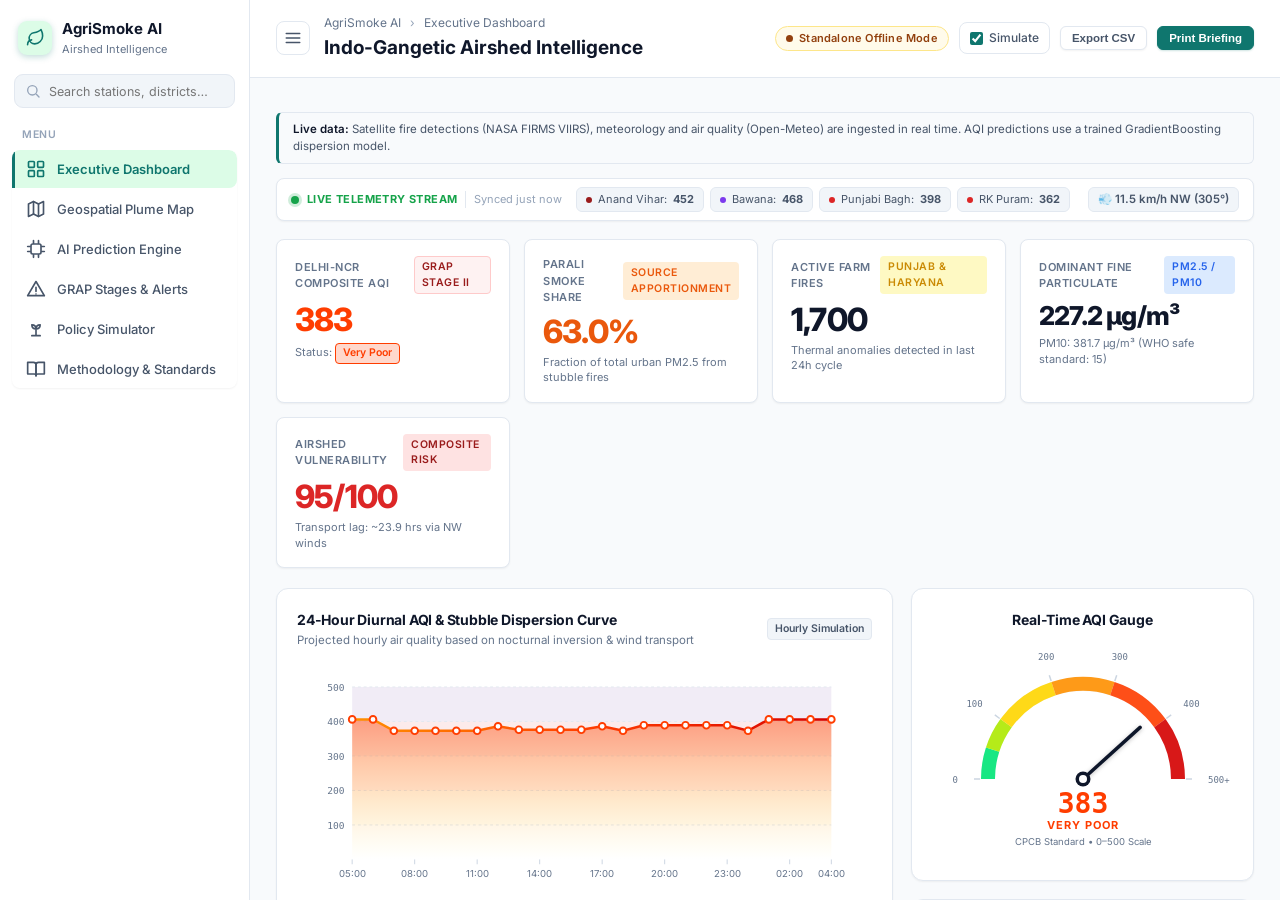
==== frontend/index.html @ a7beb186 "Add official executive air quality briefing template" ====
<!DOCTYPE html>
<html lang="en">

<head>
    <meta charset="UTF-8">
    <meta name="viewport" content="width=device-width, initial-scale=1.0">
    <meta name="description"
        content="AgriSmoke AI: Indo-Gangetic Crop-Burning Smoke Transport & Urban Air Quality Prediction Platform for Delhi-NCR, Punjab, and Haryana.">
    <title>AgriSmoke AI &bull; Air Quality Intelligence Platform</title>
    <link rel="preconnect" href="https://fonts.googleapis.com">
    <link rel="preconnect" href="https://fonts.gstatic.com" crossorigin>
    <link href="https://fonts.googleapis.com/css2?family=Inter:wght@400;500;600;700;800&display=swap" rel="stylesheet">
    <link rel="stylesheet" href="css/styles.css">
    <link rel="manifest" href="manifest.json">
    <meta name="theme-color" content="#16a34a">
</head>

<body>
    <div class="app-shell" id="app-shell">
        <!-- Left Sidebar Navigation -->
        <aside class="sidebar" id="sidebar" aria-label="Primary Navigation">
            <div class="brand">
                <div class="brand-icon" aria-hidden="true">
                    <svg viewBox="0 0 24 24" fill="none" stroke="currentColor" stroke-width="2" stroke-linecap="round" stroke-linejoin="round"><path d="M11 20A7 7 0 0 1 9.8 6.1C15.5 5 17 4.48 19 2c1 2 2 4.18 2 8 0 5.5-4.78 10-10 10Z"/><path d="M2 21c0-3 1.85-5.36 5.08-6"/></svg>
                </div>
                <div class="brand-txt">
                    <div class="brand-name">AgriSmoke AI</div>
                    <div class="brand-sub">Airshed Intelligence</div>
                </div>
            </div>

            <div class="side-search">
                <svg viewBox="0 0 24 24" fill="none" stroke="currentColor" stroke-width="2" stroke-linecap="round" stroke-linejoin="round"><circle cx="11" cy="11" r="7"/><path d="M21 21l-4-4"/></svg>
                <input type="text" placeholder="Search stations, districts…" aria-label="Search">
            </div>

            <div class="side-label">Menu</div>
            <nav class="nav-tabs" aria-label="Main Navigation">
                <button class="nav-tab-btn active" data-tab="dashboard"><span class="nav-ic"><svg viewBox="0 0 24 24"><rect x="3" y="3" width="7" height="7" rx="1"/><rect x="14" y="3" width="7" height="7" rx="1"/><rect x="14" y="14" width="7" height="7" rx="1"/><rect x="3" y="14" width="7" height="7" rx="1"/></svg></span><span class="nav-txt">Executive Dashboard</span></button>
                <button class="nav-tab-btn" data-tab="map"><span class="nav-ic"><svg viewBox="0 0 24 24"><path d="M9 3 3 6v15l6-3 6 3 6-3V3l-6 3-6-3z"/><path d="M9 3v15M15 6v15"/></svg></span><span class="nav-txt">Geospatial Plume Map</span></button>
                <button class="nav-tab-btn" data-tab="calculator"><span class="nav-ic"><svg viewBox="0 0 24 24"><rect x="6" y="6" width="12" height="12" rx="2"/><path d="M9 2v3M15 2v3M9 19v3M15 19v3M2 9h3M2 15h3M19 9h3M19 15h3"/></svg></span><span class="nav-txt">AI Prediction Engine</span></button>
                <button class="nav-tab-btn" data-tab="grap"><span class="nav-ic"><svg viewBox="0 0 24 24"><path d="M12 3 2 20h20L12 3z"/><path d="M12 10v5M12 18h.01"/></svg></span><span class="nav-txt">GRAP Stages &amp; Alerts</span></button>
                <button class="nav-tab-btn" data-tab="mitigation"><span class="nav-ic"><svg viewBox="0 0 24 24"><path d="M7 20h10M12 20v-8M12 12c0-3-2-5-5-5 0 3 2 5 5 5zM12 12c0-3 2-5 5-5 0 3-2 5-5 5z"/></svg></span><span class="nav-txt">Policy Simulator</span></button>
                <button class="nav-tab-btn" data-tab="transparency"><span class="nav-ic"><svg viewBox="0 0 24 24"><path d="M2 4h7a3 3 0 0 1 3 3v13a2 2 0 0 0-2-2H2z"/><path d="M22 4h-7a3 3 0 0 0-3 3v13a2 2 0 0 1 2-2h8z"/></svg></span><span class="nav-txt">Methodology &amp; Standards</span></button>
            </nav>

        </aside>

        <div class="main-area">
            <!-- Topbar -->
            <header class="topbar">
                <div class="topbar-left">
                    <button class="sidebar-toggle" id="sidebar-toggle" type="button" title="Toggle sidebar" aria-label="Toggle sidebar">
                        <svg viewBox="0 0 24 24" fill="none" stroke="currentColor" stroke-width="2" stroke-linecap="round" stroke-linejoin="round"><line x1="3" y1="6" x2="21" y2="6"/><line x1="3" y1="12" x2="21" y2="12"/><line x1="3" y1="18" x2="21" y2="18"/></svg>
                    </button>
                    <div class="topbar-title">
                        <div class="crumb">AgriSmoke AI <span class="crumb-sep">›</span> <span id="crumb-section">Executive Dashboard</span></div>
                        <h1 class="page-title">Indo-Gangetic Airshed Intelligence</h1>
                    </div>
                </div>
                <div class="topbar-actions">
                    <span class="status-pill demo"><span class="pulse-dot"></span> Active Simulation Mode</span>
                    <label class="live-toggle" title="Toggle simulated micro-variations">
                        <input type="checkbox" id="toggle-live-sim" checked>
                        <span>Simulate</span>
                    </label>
                    <button class="btn btn-sm" id="btn-export-csv" title="Download diagnostic data report in CSV format">Export CSV</button>
                    <button class="btn btn-sm btn-primary" id="btn-print-report" title="Print or save PDF summary briefing">Print Briefing</button>
                </div>
            </header>

            <div class="main-scroll">
                <!-- Data-source notice banner -->
                <div class="demo-banner">
                    <div class="demo-banner-content">
                        <strong>Live data:</strong>
                        <span>Satellite fire detections (NASA FIRMS VIIRS), meteorology and air quality (Open-Meteo) are ingested in real time. AQI predictions use a trained GradientBoosting dispersion model.</span>
                    </div>
                </div>

                <!-- Active Threshold Trigger Emergency Banner -->
                <div id="active-alert-banner" class="alert-trigger-banner" role="alert">
                    <div class="alert-icon">⚠️</div>
                    <div class="alert-text" id="banner-alert-msg">
                        CRITICAL THRESHOLD TRIGGERED: Current predicted AQI exceeds your configured emergency threshold.
                    </div>
                    <button class="btn btn-sm" id="btn-test-alert-sound">Test Sound</button>
                </div>

                <!-- Real-Time Airshed Telemetry Strip -->
                <div class="live-telemetry-bar">
            <div class="live-telemetry-indicator">
                <span class="live-pulse-beacon"></span>
                <span class="live-status-text">LIVE TELEMETRY STREAM</span>
                <span class="live-sync-time" id="telemetry-sync-time">Synced just now</span>
            </div>
            <div class="live-station-pills" id="live-station-pills" title="Click station chip to inspect live telemetry">
                <span class="station-chip severe" data-station-id="st-anand-vihar"><span class="chip-dot"></span>Anand Vihar: <strong>452</strong></span>
                <span class="station-chip emergency" data-station-id="st-bawana"><span class="chip-dot"></span>Bawana: <strong>468</strong></span>
                <span class="station-chip verypoor" data-station-id="st-punjabi-bagh"><span class="chip-dot"></span>Punjabi Bagh: <strong>398</strong></span>
                <span class="station-chip verypoor" data-station-id="st-rk-puram"><span class="chip-dot"></span>RK Puram: <strong>362</strong></span>
                <span class="station-chip verypoor" data-station-id="st-igi-airport"><span class="chip-dot"></span>IGI Airport: <strong>318</strong></span>
                <span class="station-chip severe" data-station-id="st-jahangirpuri"><span class="chip-dot"></span>Jahangirpuri: <strong>434</strong></span>
                <span class="station-chip severe" data-station-id="st-wazirpur"><span class="chip-dot"></span>Wazirpur: <strong>410</strong></span>
            </div>
            <div class="live-weather-badge">
                <span id="live-wind-badge">11.5 km/h NW (305°)</span>
            </div>
        </div>

        <!-- =========================================================================
             TAB 1: Executive Dashboard
             ========================================================================= -->
        <section id="tab-dashboard" class="tab-panel active">
            <!-- Key Performance Indicators (KPIs) -->
            <div class="kpi-grid">
                <div class="kpi-card">
                    <div class="kpi-label">
                        <span>Delhi-NCR Composite AQI</span>
                        <span id="kpi-grap-badge" class="badge grap-badge">GRAP Stage III</span>
                    </div>
                    <div class="kpi-value-row">
                        <div id="kpi-aqi-value" class="kpi-value" style="color:var(--cpcb-verypoor)">382</div>
                    </div>
                    <div class="kpi-subtext">
                        Status: <strong id="kpi-aqi-category" class="badge" style="background:#fee2e2;color:var(--cpcb-verypoor);">Very Poor</strong>
                    </div>
                </div>

                <div class="kpi-card">
                    <div class="kpi-label">
                        <span>Parali Smoke Share</span>
                        <span class="badge" style="background:#ffedd5;color:var(--accent-orange);">Source Apportionment</span>
                    </div>
                    <div class="kpi-value-row">
                        <div id="kpi-parali-pct" class="kpi-value" style="color:var(--accent-orange)">34.6%</div>
                    </div>
                    <div class="kpi-subtext">Fraction of total urban PM2.5 from stubble fires</div>
                </div>

                <div class="kpi-card">
                    <div class="kpi-label">
                        <span>Active Farm Fires</span>
                        <span class="badge" style="background:#fef9c3;color:var(--cpcb-moderate);">Punjab &amp; Haryana</span>
                    </div>
                    <div class="kpi-value-row">
                        <div id="kpi-active-fires" class="kpi-value" style="color:var(--text-primary)">1,684</div>
                    </div>
                    <div class="kpi-subtext">Thermal anomalies detected in last 24h cycle</div>
                </div>

                <div class="kpi-card">
                    <div class="kpi-label">
                        <span>Dominant Fine Particulate</span>
                        <span class="badge" style="background:#dbeafe;color:var(--accent-blue);">PM2.5 / PM10</span>
                    </div>
                    <div class="kpi-value-row">
                        <div id="kpi-pm25-val" class="kpi-value" style="font-size:26px;color:var(--text-primary)">236.4 µg/m³</div>
                    </div>
                    <div class="kpi-subtext">PM10: <span id="kpi-pm10-val">388.2 µg/m³</span> (WHO safe standard: 15)</div>
                </div>

                <div class="kpi-card">
                    <div class="kpi-label">
                        <span>Airshed Vulnerability</span>
                        <span class="badge" style="background:#fee2e2;color:var(--cpcb-severe);">Composite Risk</span>
                    </div>
                    <div class="kpi-value-row">
                        <div id="kpi-airshed-score" class="kpi-value" style="color:var(--cpcb-verypoor)">84/100</div>
                    </div>
                    <div class="kpi-subtext">Transport lag: <span id="kpi-transport-lag">~18.5 hrs</span> via NW winds</div>
                </div>
            </div>

            <!-- Dashboard Visualizations Grid -->
            <div class="dashboard-grid">
                <!-- Left Column: Forecast Curve & 7-Day Trend -->
                <div style="display:flex;flex-direction:column;gap:18px;">
                    <!-- 24-Hour Diurnal Forecast -->
                    <div class="card">
                        <div class="card-header">
                            <div>
                                <h2 class="card-title">24-Hour Diurnal AQI &amp; Stubble Dispersion Curve</h2>
                                <p class="card-subtitle">Projected hourly air quality based on nocturnal inversion &amp; wind transport</p>
                            </div>
                            <span class="badge" style="background:var(--bg-subtle);color:var(--text-secondary);border-color:var(--border-color);">Hourly Simulation</span>
                        </div>
                        <div id="chart-diurnal-forecast" style="height:230px;width:100%;"></div>
                        <div
                            style="display:flex;justify-content:space-between;margin-top:10px;font-size:11px;color:var(--text-muted);">
                            <span>Low Boundary Layer (02:00 - 06:00): Severe Trapping</span>
                            <span>Solar Mixing (13:00 - 16:00): Dispersion Window</span>
                        </div>
                    </div>

                    <!-- 7-Day Trend Comparison -->
                    <div class="card">
                        <div class="card-header">
                            <div>
                                <h3 class="card-title">7-Day Stubble Fire Trajectory vs Delhi AQI</h3>
                                <p class="card-subtitle">Correlation between Punjab/Haryana fires (bars) and capital AQI (blue line)</p>
                            </div>
                        </div>
                        <div id="chart-weekly-trend" style="height:220px;width:100%;"></div>
                    </div>
                </div>

                <!-- Right Column: Speedometer, Source Donut & District Ranking -->
                <div style="display:flex;flex-direction:column;gap:18px;">
                    <!-- Speedometer Radial Gauge -->
                    <div class="card" style="text-align:center;">
                        <div class="card-header">
                            <h3 class="card-title" style="margin:0 auto;">Real-Time AQI Gauge</h3>
                        </div>
                        <div id="gauge-aqi-speedometer" style="width:100%;display:flex;justify-content:center;margin:4px 0 6px;"></div>
                    </div>

                    <!-- Source Apportionment Donut -->
                    <div class="card">
                        <div class="card-header">
                            <div>
                                <h3 class="card-title">Urban Airshed Source Apportionment</h3>
                                <p class="card-subtitle">SAFAR dynamical source decomposition estimate</p>
                            </div>
                        </div>
                        <div id="chart-source-donut" style="min-height:210px;"></div>
                    </div>

                    <!-- District Fire Ranking -->
                    <div class="card">
                        <div class="card-header">
                            <div>
                                <h3 class="card-title">Top High-Burning Districts</h3>
                                <p class="card-subtitle">Active thermal fire anomaly counts</p>
                            </div>
                        </div>
                        <div id="chart-district-bars"></div>
                    </div>
                </div>
            </div>

            <!-- Citizen Health Advisory Row -->
            <div class="card">
                <div class="card-header">
                    <h3 class="card-title">CPCB &amp; Public Health Action Advisory Matrix</h3>
                    <span class="badge" style="background:#f0fdfa;color:var(--accent-primary);border-color:#ccfbf1;">Clinical Guidelines</span>
                </div>
                <div class="advisory-grid">
                    <div class="advisory-box">
                        <div class="advisory-box-title">General Population</div>
                        <p class="advisory-box-text" id="advisory-general">
                            Prolonged exposure may cause respiratory discomfort. Limit strenuous outdoor morning and evening jogging.
                        </p>
                    </div>
                    <div class="advisory-box">
                        <div class="advisory-box-title">Sensitive Demographics (Children &amp; Asthmatics)</div>
                        <p class="advisory-box-text" id="advisory-sensitive">
                            Keep rescue bronchodilators accessible. Avoid all outdoor physical activity. Keep room windows sealed during nocturnal hours.
                        </p>
                    </div>
                    <div class="advisory-box">
                        <div class="advisory-box-title">Outdoor Workers &amp; Commuters</div>
                        <p class="advisory-box-text" id="advisory-outdoor">
                            Wear certified N95 / FFP2 particulate respirator masks. Avoid prolonged idling at high-density traffic junctions.
                        </p>
                    </div>
                </div>
            </div>
        </section>

        <!-- =========================================================================
             TAB 2: Geospatial Plume & Fire Map
             ========================================================================= -->
        <section id="tab-map" class="tab-panel">
            <div class="card" style="padding:0;overflow:hidden;">
                <!-- NASA FIRMS Satellite Control & Data Sync Strip -->
                <div class="firms-toolbar" style="display:flex;align-items:center;justify-content:space-between;flex-wrap:wrap;gap:10px;padding:10px 16px;background:var(--bg-secondary);border-bottom:1px solid var(--border-color);">
                    <div style="display:flex;align-items:center;gap:12px;flex-wrap:wrap;">
                        <span style="font-size:12px;font-weight:600;color:var(--text-primary);display:inline-flex;align-items:center;gap:6px;">
                            🛰️ NASA FIRMS Feed:
                        </span>
                        <select id="firms-sensor-select" class="btn btn-sm" style="font-size:11.5px;padding:4px 8px;border-radius:6px;background:var(--bg-card);color:var(--text-primary);border:1px solid var(--border-color);">
                            <option value="VIIRS_NOAA20_NRT" selected>VIIRS NOAA-20 NRT (375m)</option>
                            <option value="VIIRS_SNPP_NRT">VIIRS Suomi-NPP NRT (375m)</option>
                            <option value="VIIRS_NOAA21_NRT">VIIRS NOAA-21 NRT (375m)</option>
                            <option value="MODIS_NRT">MODIS Terra/Aqua NRT (1km)</option>
                        </select>
                        <select id="firms-class-filter" class="btn btn-sm" style="font-size:11.5px;padding:4px 8px;border-radius:6px;background:var(--bg-card);color:var(--text-primary);border:1px solid var(--border-color);">
                            <option value="all" selected>All Thermal Detections</option>
                            <option value="agricultural">🌾 Agricultural Stubble Burning</option>
                            <option value="industrial">🏭 Industrial Heat Sources</option>
                            <option value="forest_vegetation">🌲 Forest / Wildland</option>
                        </select>
                        <button id="btn-sync-firms" class="btn btn-sm btn-primary" style="font-size:11.5px;padding:4px 12px;display:inline-flex;align-items:center;gap:5px;">
                            <span id="firms-sync-spinner" style="display:none;">⏳</span>
                            <span>Sync Satellite Feed</span>
                        </button>
                    </div>
                    <div style="display:flex;align-items:center;gap:12px;font-size:11.5px;">
                        <span id="firms-provider-badge" class="badge" style="background:#ecfdf5;color:#059669;border-color:#a7f3d0;">
                            ● NASA Earthdata: Connected
                        </span>
                        <span id="firms-count-pill" style="color:var(--text-secondary);font-weight:600;">
                            0 Detections Loaded
                        </span>
                    </div>
                </div>

                <div class="map-panel" id="map-container">
                    <!-- Layer Toggles Toolbar -->
                    <div class="map-toolbar">
                        <button class="layer-toggle-btn active" data-map-layer="fires">Thermal Fires</button>
                        <button class="layer-toggle-btn active" data-map-layer="plumeParticles">Smoke Plume</button>
                        <button class="layer-toggle-btn active" data-map-layer="windVectors">Wind Streamlines</button>
                        <button class="layer-toggle-btn active" data-map-layer="stations">Monitoring Stations</button>
                        <button class="layer-toggle-btn active" data-map-layer="boundaries">Boundaries</button>
                    </div>

                    <!-- Interactive Geospatial Canvas -->
                    <canvas id="geospatial-canvas" style="display:block;width:100%;height:580px;"></canvas>

                    <!-- Map Zoom / Reset Controls -->
                    <div class="map-controls-group">
                        <button class="map-control-btn" id="map-zoom-in" title="Zoom in">+</button>
                        <button class="map-control-btn" id="map-zoom-out" title="Zoom out">&minus;</button>
                        <button class="map-control-btn" id="map-reset" title="Reset view">⟲</button>
                    </div>

                    <!-- Floating Interactive Hover Tooltip -->
                    <div id="map-tooltip" class="floating-tooltip"></div>
                </div>

                <!-- Map Info Footer Bar -->
                <div
                    style="background:var(--bg-secondary);padding:12px 18px;display:flex;justify-content:space-between;align-items:center;flex-wrap:wrap;gap:12px;font-size:11.5px;border-top:1px solid var(--border-color);">
                    <div style="display:flex;align-items:center;gap:16px;flex-wrap:wrap;">
                        <span style="display:flex;align-items:center;gap:6px;">
                            <span style="width:9px;height:9px;border-radius:50%;background:#ea580c;"></span>
                            <span style="color:var(--text-secondary);font-weight:500;">Active Fire Cluster</span>
                        </span>
                        <span style="display:flex;align-items:center;gap:6px;">
                            <span style="width:9px;height:9px;border-radius:50%;background:#0284c7;"></span>
                            <span style="color:var(--text-secondary);font-weight:500;">Monitoring Station</span>
                        </span>
                        <span style="display:flex;align-items:center;gap:6px;">
                            <span style="width:16px;height:3px;background:#38bdf8;border-radius:2px;"></span>
                            <span style="color:var(--text-secondary);font-weight:500;">Yamuna River Basin</span>
                        </span>
                    </div>
                    <div style="color:var(--text-muted);">
                        Click and drag to pan &bull; Scroll to zoom &bull; Click any fire or station to inspect details
                    </div>
                </div>
            </div>
        </section>

        <!-- =========================================================================
             TAB 3: AI Prediction & Scenario Engine
             ========================================================================= -->
        <section id="tab-calculator" class="tab-panel">
            <!-- Scenario Presets Bar -->
            <div class="card" style="margin-bottom:14px;">
                <div
                    style="display:flex;justify-content:space-between;align-items:center;margin-bottom:10px;flex-wrap:wrap;gap:8px;">
                    <div>
                        <h2 class="card-title" style="font-size:13.5px;">Scenario Benchmarks &amp; Historical Presets</h2>
                        <p class="card-subtitle">Load calibrated atmospheric &amp; harvesting conditions with one click</p>
                    </div>
                </div>
                <div class="presets-bar" style="margin-bottom:0;padding-bottom:0;border:none;">
                    <button class="btn btn-sm btn-primary" data-preset="peakBurning">Peak Burning &amp; Inversion (Nov)</button>
                    <button class="btn btn-sm" data-preset="favorableWind">Favorable Easterly Shift</button>
                    <button class="btn btn-sm" data-preset="aggressiveMitigation">Aggressive In-Situ Mitigation</button>
                    <button class="btn btn-sm" data-preset="monsoonClean">Clean Baseline (Post-Rain)</button>
                </div>
            </div>

            <!-- Live Meteorology & Satellite Sync Strip -->
            <div class="card" style="margin-bottom:18px;border-left:4px solid var(--accent-primary);">
                <div style="display:flex;justify-content:space-between;align-items:center;flex-wrap:wrap;gap:10px;">
                    <div style="display:flex;align-items:center;gap:12px;flex-wrap:wrap;">
                        <div style="display:flex;align-items:center;gap:8px;">
                            <span style="font-size:20px;">🌤️</span>
                            <div>
                                <h3 class="card-title" style="font-size:13.5px;margin:0;">Live Meteorology &amp; Satellite Telemetry Sync</h3>
                                <p class="card-subtitle" style="margin:0;font-size:11.5px;">Auto-populate atmospheric sliders with real-time Open-Meteo &amp; NASA telemetry</p>
                            </div>
                        </div>
                    </div>
                    <div style="display:flex;align-items:center;gap:8px;flex-wrap:wrap;">
                        <button id="btn-sync-weather" class="btn btn-sm btn-primary" style="font-size:11.5px;padding:5px 12px;display:inline-flex;align-items:center;gap:6px;">
                            <span id="weather-sync-spinner" style="display:none;">⏳</span>
                            <span>🌤️ Sync Live Weather</span>
                        </button>
                        <button id="btn-sync-live-fires" class="btn btn-sm" style="font-size:11.5px;padding:5px 12px;display:inline-flex;align-items:center;gap:6px;">
                            <span id="fires-sync-spinner" style="display:none;">⏳</span>
                            <span>🛰️ Sync Satellite Fires</span>
                        </button>
                    </div>
                </div>
                <div id="weather-telemetry-strip" style="display:flex;align-items:center;gap:16px;flex-wrap:wrap;margin-top:12px;padding:8px 12px;background:var(--bg-secondary);border-radius:6px;font-size:11.5px;">
                    <span style="color:var(--text-muted);">Source: <strong id="weather-source-badge" style="color:var(--accent-primary);">Default Baseline</strong></span>
                    <span>Temp: <strong id="weather-live-temp">24.2°C</strong></span>
                    <span>Wind: <strong id="weather-live-wind">11.5 km/h</strong></span>
                    <span>Bearing: <strong id="weather-live-dir">305° NW</strong></span>
                    <span>PBL Height: <strong id="weather-live-pbl">480m</strong></span>
                    <span>Ventilation: <strong id="weather-live-vent">1533</strong></span>
                    <span>Trapping Risk: <strong id="weather-live-risk" class="badge" style="background:#fee2e2;color:#dc2626;border-color:#fca5a5;">MODERATE</strong></span>
                </div>
            </div>

            <!-- Two-Column Calculator: Sliders vs Results -->
            <div class="calculator-grid">
                <!-- Left: Control Sliders -->
                <div class="card">
                    <div class="card-header">
                        <h3 class="card-title">Atmospheric &amp; Agricultural Parameter Inputs</h3>
                        <span class="badge" style="background:var(--bg-subtle);color:var(--text-secondary);border-color:var(--border-color);">Interactive Parameters</span>
                    </div>

                    <!-- Slider 1: Active Farm Fires -->
                    <div class="slider-group">
                        <div class="slider-label-row">
                            <span class="slider-label-title">Active Farm Fires (Punjab &amp; Haryana)</span>
                            <span class="slider-value-badge" id="val-fire-count">1,684</span>
                        </div>
                        <input type="range" id="input-fire-count" min="0" max="5000" step="50" value="1684">
                        <div class="slider-desc">Cumulative satellite thermal anomaly detections in the upwind harvest corridor.</div>
                    </div>

                    <!-- Slider 2: Wind Speed -->
                    <div class="slider-group">
                        <div class="slider-label-row">
                            <span class="slider-label-title">Transport Wind Speed (km/h)</span>
                            <span class="slider-value-badge" id="val-wind-speed">11.5 km/h</span>
                        </div>
                        <input type="range" id="input-wind-speed" min="2" max="35" step="0.5" value="11.5">
                        <div class="slider-desc">Speeds between 10-18 km/h optimize long-range smoke transport to Delhi without excessive dilution.</div>
                    </div>

                    <!-- Slider 3: Wind Direction -->
                    <div class="slider-group">
                        <div class="slider-label-row">
                            <span class="slider-label-title">Wind Direction Angle (Bearing)</span>
                            <span class="slider-value-badge" id="val-wind-dir">305° (<span id="compass-wind-label">NW</span>)</span>
                        </div>
                        <input type="range" id="input-wind-dir" min="0" max="360" step="5" value="305">
                        <div class="slider-desc">300°–325° (North-West) directly channels agricultural plumes straight down the Yamuna corridor into NCR.</div>
                    </div>

                    <!-- Slider 4: Planetary Boundary Layer Height -->
                    <div class="slider-group">
                        <div class="slider-label-row">
                            <span class="slider-label-title">Planetary Boundary Layer (PBL Mixing Height)</span>
                            <span class="slider-value-badge" id="val-pbl-height">480 m</span>
                        </div>
                        <input type="range" id="input-pbl-height" min="150" max="1500" step="25" value="480">
                        <div class="slider-desc">Nocturnal winter temperature inversion squashes the mixing volume down to 180–300m, concentrating toxic smoke.</div>
                    </div>

                    <!-- Slider 5: Urban Baseline Emissions -->
                    <div class="slider-group">
                        <div class="slider-label-row">
                            <span class="slider-label-title">Delhi Internal Baseline AQI (Vehicles &amp; Dust)</span>
                            <span class="slider-value-badge" id="val-urban-base">180 AQI</span>
                        </div>
                        <input type="range" id="input-urban-base" min="40" max="300" step="10" value="180">
                        <div class="slider-desc">Base city pollution load from vehicular traffic, construction dust, and local waste burning.</div>
                    </div>

                    <!-- Slider 6: Bio-Decomposer Adoption -->
                    <div class="slider-group">
                        <div class="slider-label-row">
                            <span class="slider-label-title">Pusa Bio-Decomposer Adoption Rate</span>
                            <span class="slider-value-badge" id="val-bio-decomposer">25%</span>
                        </div>
                        <input type="range" id="input-bio-decomposer" min="0" max="100" step="5" value="25">
                        <div class="slider-desc">Enzymatic fungal microbial consortium accelerating paddy stubble decomposition in-situ.</div>
                    </div>

                    <!-- Slider 7: Happy Seeder Adoption -->
                    <div class="slider-group">
                        <div class="slider-label-row">
                            <span class="slider-label-title">In-Situ Machinery Adoption (Happy Seeder / SMS)</span>
                            <span class="slider-value-badge" id="val-happy-seeder">30%</span>
                        </div>
                        <input type="range" id="input-happy-seeder" min="0" max="100" step="5" value="30">
                        <div class="slider-desc">Tractor-mounted machinery that sows wheat seeds directly into paddy stubble without needing burning.</div>
                    </div>
                </div>

                <!-- Right: Model Output Card -->
                <div class="results-card">
                    <div class="card-header" style="margin-bottom:12px;">
                        <h3 class="card-title">Prediction Engine Outcome</h3>
                        <span class="badge" style="background:#f0fdfa;color:var(--accent-primary);border-color:#ccfbf1;">Inference Online</span>
                    </div>

                    <div class="calc-kpi-highlight">
                        <div
                            style="font-size:11px;color:var(--text-secondary);text-transform:uppercase;letter-spacing:0.5px;margin-bottom:4px;font-weight:600;">
                            Predicted 24h Composite Delhi AQI</div>
                        <div id="calc-res-aqi" class="calc-kpi-num" style="color:var(--cpcb-verypoor);">382</div>
                        <div id="calc-res-category" class="calc-kpi-tier" style="color:var(--cpcb-verypoor);">Very Poor (Stage II)</div>
                    </div>

                    <div class="results-breakdown-list">
                        <div class="result-row">
                            <span class="lbl">Total Fine Particulate (PM2.5)</span>
                            <span class="val" id="calc-res-pm25">236.4 µg/m³</span>
                        </div>
                        <div class="result-row">
                            <span class="lbl">Stubble Smoke PM2.5 Influx</span>
                            <span class="val" id="calc-res-stubble-pm25" style="color:var(--accent-orange);">+82.5 µg/m³</span>
                        </div>
                        <div class="result-row">
                            <span class="lbl">Parali Smoke Contribution %</span>
                            <span class="val" id="calc-res-parali-pct" style="color:var(--accent-orange);">34.6%</span>
                        </div>
                        <div class="result-row">
                            <span class="lbl">Wind Vector Alignment Factor</span>
                            <span class="val" id="calc-res-dir-factor">94%</span>
                        </div>
                        <div class="result-row">
                            <span class="lbl">Boundary Layer Trapping Multiplier</span>
                            <span class="val" id="calc-res-inversion">1.46x</span>
                        </div>
                        <div class="result-row"
                            style="background:#f0fdfa;padding:8px 12px;border-radius:6px;border:1px solid #ccfbf1;">
                            <span class="lbl" style="color:var(--accent-primary);font-weight:600;">Potential AQI Drop via 50% More Mitigation</span>
                            <span class="val" id="calc-res-mitigation-drop" style="color:var(--accent-primary);font-weight:700;">-48 AQI points</span>
                        </div>
                    </div>

                    <div
                        style="margin-top:16px;padding:12px;background:var(--bg-subtle);border:1px solid var(--border-color);border-radius:var(--radius-sm);font-size:11px;color:var(--text-muted);line-height:1.5;">
                        <strong>Physical Modeling Principles:</strong> Incorporates empirical Gaussian plume transport, wind directional alignment cosine exponents, boundary-layer volume dilution ($C \propto 1/H_{PBL}$), and standard Central Pollution Control Board (CPCB) India breakpoint equations.
                    </div>
                </div>
            </div>
        </section>

        <!-- =========================================================================
             TAB 4: GRAP Stages & Early Warnings
             ========================================================================= -->
        <section id="tab-grap" class="tab-panel">
            <!-- Custom Emergency Threshold Configuration -->
            <div class="card" style="margin-bottom:18px;">
                <div class="card-header">
                    <div>
                        <h2 class="card-title">Configure Emergency Alert Thresholds</h2>
                        <p class="card-subtitle">Set safety triggers to receive automated visual banners and synthesizer chimes</p>
                    </div>
                </div>
                <div style="display:flex;gap:14px;flex-wrap:wrap;align-items:flex-end;">
                    <div>
                        <label style="display:block;font-size:11.5px;font-weight:600;color:var(--text-secondary);margin-bottom:5px;">Alert when AQI Exceeds:</label>
                        <input type="number" id="thresh-aqi-input" value="400" min="100" max="800"
                            style="background:var(--bg-secondary);border:1px solid var(--border-highlight);color:var(--text-primary);padding:6px 10px;border-radius:var(--radius-sm);width:110px;font-family:var(--font-stack);font-weight:600;">
                    </div>
                    <div>
                        <label style="display:block;font-size:11.5px;font-weight:600;color:var(--text-secondary);margin-bottom:5px;">Alert when Active Fires Exceed:</label>
                        <input type="number" id="thresh-fires-input" value="2000" min="200" max="6000"
                            style="background:var(--bg-secondary);border:1px solid var(--border-highlight);color:var(--text-primary);padding:6px 10px;border-radius:var(--radius-sm);width:110px;font-family:var(--font-stack);font-weight:600;">
                    </div>
                    <button class="btn btn-primary btn-sm" id="btn-save-threshold">Save Thresholds</button>
                    <button class="btn btn-sm" id="btn-test-alert-sound-tab">Test Audio Chime</button>
                </div>
            </div>

            <!-- Commission for Air Quality Management (CAQM) GRAP Stages -->
            <h3 style="font-size:15px;margin-bottom:12px;color:var(--text-primary);font-weight:700;">Graded Response Action Plan (GRAP) Matrix</h3>
            <div class="grap-matrix-grid">
                <!-- Stage I -->
                <div class="grap-stage-card">
                    <div class="grap-stage-title" style="color:var(--cpcb-poor);">Stage I: Poor</div>
                    <div class="grap-stage-desc">AQI 201 – 300 (Moderate Health Impact)</div>
                    <ul class="grap-actions-list">
                        <li>Strict dust control at construction sites > 500 sq.m</li>
                        <li>Mechanized sweeping and water sprinkling on roads</li>
                        <li>Crackdown on visibly polluting and non-destined vehicles</li>
                        <li>Ban on open municipal waste burning</li>
                    </ul>
                </div>

                <!-- Stage II -->
                <div class="grap-stage-card active-stage">
                    <span class="badge grap-stage-badge" style="background:#ea580c;color:#ffffff;font-weight:700;">ACTIVE NOW</span>
                    <div class="grap-stage-title" style="color:var(--cpcb-verypoor);">Stage II: Very Poor</div>
                    <div class="grap-stage-desc">AQI 301 – 400 (Severe Respiratory Impact)</div>
                    <ul class="grap-actions-list">
                        <li>Daily water sprinkling with dust suppressants</li>
                        <li>Differential parking fees to discourage personal vehicles</li>
                        <li>Augmentation of Metro and electric bus frequencies</li>
                        <li>Strict prohibition on diesel generator (DG) usage</li>
                    </ul>
                </div>

                <!-- Stage III -->
                <div class="grap-stage-card">
                    <div class="grap-stage-title" style="color:var(--cpcb-severe);">Stage III: Severe</div>
                    <div class="grap-stage-desc">AQI 401 – 450 (High Vulnerability Warning)</div>
                    <ul class="grap-actions-list">
                        <li>Complete ban on non-essential construction and demolition</li>
                        <li>Ban on BS-III petrol and BS-IV diesel 4-wheelers in NCR</li>
                        <li>Closure of stone crushers and brick kilns</li>
                        <li>Discontinuation of physical school classes up to Class V</li>
                    </ul>
                </div>

                <!-- Stage IV -->
                <div class="grap-stage-card">
                    <div class="grap-stage-title" style="color:var(--cpcb-emergency);">Stage IV: Severe+ / Emergency</div>
                    <div class="grap-stage-desc">AQI > 450 (Public Health Emergency)</div>
                    <ul class="grap-actions-list">
                        <li>Ban on entry of non-electric/non-CNG commercial trucks</li>
                        <li>Closure of all commercial and public construction projects</li>
                        <li>Online mode for educational institutions (Classes VI - IX, XI)</li>
                        <li>Mandatory 50% work-from-home policy across public &amp; private sectors</li>
                    </ul>
                </div>
            </div>

            <!-- Active Early Warning Alert Feed -->
            <div class="card">
                <div class="card-header">
                    <div>
                        <h3 class="card-title">Live Automated Early Warning Dispatch Stream</h3>
                        <p class="card-subtitle">Real-time alerts generated from satellite thermal detections &amp; meteorological forecasts</p>
                    </div>
                </div>
                <div class="alerts-stream">
                    <div class="alert-item critical">
                        <div class="alert-item-header">
                            <span class="alert-item-title">Severe Smog Influx &bull; North-Westerly Plume Transport</span>
                            <span class="alert-item-time">10:15 IST</span>
                        </div>
                        <div class="alert-item-detail">
                            Thermal satellite telemetry indicates 1,684 active fires across Punjab &amp; Haryana. NW winds at 11.5 km/h combined with nocturnal boundary layer drop (&lt;250m) are projected to push Delhi AQI past 440 by midnight.
                        </div>
                        <span class="alert-item-action">Action Required: Enforce GRAP Stage III preemptive bans on polluting 4-wheelers; advise vulnerable groups to stay indoors.</span>
                    </div>

                    <div class="alert-item warning">
                        <div class="alert-item-header">
                            <span class="alert-item-title">Temperature Inversion &amp; Nocturnal Trapping Alert</span>
                            <span class="alert-item-time">09:40 IST</span>
                        </div>
                        <div class="alert-item-detail">
                            Planetary boundary layer height forecasted to compress to 175m at 04:00 IST. Pollutants from agricultural residue fires and urban traffic will remain concentrated near ground level.
                        </div>
                        <span class="alert-item-action">Action Required: Deploy mist cannons and water sprinklers along Ring Road, Anand Vihar, and Bawana corridors.</span>
                    </div>

                    <div class="alert-item advisory">
                        <div class="alert-item-header">
                            <span class="alert-item-title">High PM2.5 Respiratory Exposure Advisory</span>
                            <span class="alert-item-time">08:00 IST</span>
                        </div>
                        <div class="alert-item-detail">
                            Ambient PM2.5 levels exceed 230 µg/m³ (15 times WHO safe standards). Asthma and cardiac patients must avoid outdoor morning exercise.
                        </div>
                        <span class="alert-item-action">Action Required: Wear certified N95 masks outdoors; operate HEPA purifiers in closed residential quarters.</span>
                    </div>
                </div>
            </div>
        </section>

        <!-- =========================================================================
             TAB 5: Policy & Mitigation Simulator
             ========================================================================= -->
        <section id="tab-mitigation" class="tab-panel">
            <div class="card" style="margin-bottom:18px;">
                <div class="card-header">
                    <div>
                        <h2 class="card-title">Stubble Burning Policy &amp; Technology Intervention Simulator</h2>
                        <p class="card-subtitle">Quantify the public health and air quality return-on-investment from targeted agricultural subsidies</p>
                    </div>
                </div>
                <div class="advisory-grid">
                    <div class="advisory-box">
                        <div class="advisory-box-title">In-Situ Machinery (Happy Seeder &amp; Super SMS)</div>
                        <p class="advisory-box-text">
                            Equipping combine harvesters with Super Straw Management Systems (SMS) and using Happy Seeders allows direct wheat planting without parali burning.
                            <br><br>
                            <strong>Impact:</strong> Each 10% increase in machine adoption prevents ~180 active fires daily and reduces downwind PM2.5 by ~12 µg/m³.
                        </p>
                    </div>
                    <div class="advisory-box">
                        <div class="advisory-box-title">Pusa Bio-Decomposer Spraying</div>
                        <p class="advisory-box-text">
                            Fungal bio-capsules developed by ICAR-IARI degrade paddy straw into natural manure in 20-25 days when sprayed with urea water.
                            <br><br>
                            <strong>Impact:</strong> Low-cost biological solution for smallholder farmers; prevents soil nutrient loss and nitrogen emissions.
                        </p>
                    </div>
                    <div class="advisory-box">
                        <div class="advisory-box-title">Ex-Situ Biomass Pelletization &amp; Power</div>
                        <p class="advisory-box-text">
                            Baling paddy straw and transporting it to thermal power plants for 5-10% co-firing, bio-CNG plants, and commercial cardboard packaging factories.
                            <br><br>
                            <strong>Impact:</strong> Converts agricultural waste into economic revenue for farmers while completely eliminating open-air field combustion.
                        </p>
                    </div>
                </div>
            </div>

            <!-- What-if Comparison Matrix -->
            <div class="card">
                <div class="card-header">
                    <h3 class="card-title">Projected Outcomes Under Scaled Policy Interventions</h3>
                </div>
                <div style="overflow-x:auto;">
                    <table style="width:100%;border-collapse:collapse;font-size:12.5px;text-align:left;">
                        <thead>
                            <tr style="border-bottom:2px solid var(--border-highlight);color:var(--text-secondary);">
                                <th style="padding:10px 14px;font-weight:600;">Policy Intervention Level</th>
                                <th style="padding:10px 14px;font-weight:600;">Farm Fires Prevented</th>
                                <th style="padding:10px 14px;font-weight:600;">Delhi PM2.5 Delta</th>
                                <th style="padding:10px 14px;font-weight:600;">Predicted AQI</th>
                                <th style="padding:10px 14px;font-weight:600;">GRAP Tier</th>
                            </tr>
                        </thead>
                        <tbody>
                            <tr style="border-bottom:1px solid var(--border-color);">
                                <td style="padding:11px 14px;color:var(--accent-orange);font-weight:600;">Status Quo (No Additional Interventions)</td>
                                <td style="padding:11px 14px;color:var(--text-secondary);">0</td>
                                <td style="padding:11px 14px;color:var(--text-secondary);">Baseline (+82 µg/m³)</td>
                                <td style="padding:11px 14px;color:var(--cpcb-verypoor);font-weight:700;">382 (Very Poor)</td>
                                <td style="padding:11px 14px;"><span class="badge grap-stage-ii">Stage II</span></td>
                            </tr>
                            <tr style="border-bottom:1px solid var(--border-color);">
                                <td style="padding:11px 14px;color:var(--text-primary);font-weight:500;">50% Machinery Subsidy &amp; Free Bio-Decomposer</td>
                                <td style="padding:11px 14px;color:var(--cpcb-good);font-weight:600;">~720 fires/day</td>
                                <td style="padding:11px 14px;color:var(--cpcb-good);font-weight:600;">-38 µg/m³</td>
                                <td style="padding:11px 14px;color:var(--cpcb-poor);font-weight:700;">310 (Very Poor)</td>
                                <td style="padding:11px 14px;"><span class="badge grap-stage-ii">Stage II (Border)</span></td>
                            </tr>
                            <tr style="border-bottom:1px solid var(--border-color);">
                                <td style="padding:11px 14px;color:var(--text-primary);font-weight:500;">85% High In-Situ + Universal Ex-Situ Baling</td>
                                <td style="padding:11px 14px;color:var(--cpcb-good);font-weight:600;">~1,350 fires/day</td>
                                <td style="padding:11px 14px;color:var(--cpcb-good);font-weight:600;">-68 µg/m³</td>
                                <td style="padding:11px 14px;color:var(--cpcb-moderate);font-weight:700;">224 (Poor)</td>
                                <td style="padding:11px 14px;"><span class="badge" style="background:#ffedd5;color:var(--accent-orange);border-color:#fed7aa;">Stage I</span></td>
                            </tr>
                        </tbody>
                    </table>
                </div>
            </div>
        </section>

        <!-- =========================================================================
             TAB 6: Methodology & CPCB Scale
             ========================================================================= -->
        <section id="tab-transparency" class="tab-panel">
            <div class="card" style="margin-bottom:18px;">
                <div class="card-header">
                    <div>
                        <h2 class="card-title">Atmospheric Dispersion Science &amp; CPCB AQI Standards</h2>
                        <p class="card-subtitle">Transparent mathematical and regulatory framework for air quality assessment</p>
                    </div>
                </div>
                <div style="font-size:12.5px;line-height:1.7;color:var(--text-secondary);">
                    <p style="margin-bottom:12px;">
                        The Indian National Air Quality Index (AQI) is defined by the <strong>Central Pollution Control Board (CPCB)</strong> under the Ministry of Environment, Forest and Climate Change. The sub-index for PM2.5 is determined via piecewise linear interpolation between established regulatory breakpoints:
                    </p>
                    <div
                        style="background:var(--bg-subtle);border:1px solid var(--border-color);padding:12px 16px;border-radius:var(--radius-sm);margin-bottom:16px;font-family:monospace;font-size:12px;color:var(--accent-primary);font-weight:600;">
                        AQI = [ (I_high - I_low) / (BP_high - BP_low) ] &times; (C_PM2.5 - BP_low) + I_low
                    </div>

                    <!-- Breakpoints Table -->
                    <table style="width:100%;border-collapse:collapse;margin-bottom:18px;">
                        <thead>
                            <tr style="border-bottom:2px solid var(--border-highlight);color:var(--text-primary);font-size:12px;">
                                <th style="padding:8px;text-align:left;font-weight:600;">AQI Range</th>
                                <th style="padding:8px;text-align:left;font-weight:600;">Category</th>
                                <th style="padding:8px;text-align:left;font-weight:600;">PM2.5 24h (µg/m³)</th>
                                <th style="padding:8px;text-align:left;font-weight:600;">Color Representation</th>
                            </tr>
                        </thead>
                        <tbody style="font-size:12px;">
                            <tr style="border-bottom:1px solid var(--border-color);">
                                <td style="padding:8px;font-family:monospace;">0 – 50</td>
                                <td style="padding:8px;color:var(--cpcb-good);font-weight:600;">Good</td>
                                <td style="padding:8px;font-family:monospace;">0 – 30</td>
                                <td style="padding:8px;"><span style="display:inline-block;width:30px;height:10px;background:var(--cpcb-good);border-radius:2px;"></span></td>
                            </tr>
                            <tr style="border-bottom:1px solid var(--border-color);">
                                <td style="padding:8px;font-family:monospace;">51 – 100</td>
                                <td style="padding:8px;color:var(--cpcb-satisfactory);font-weight:600;">Satisfactory</td>
                                <td style="padding:8px;font-family:monospace;">31 – 60</td>
                                <td style="padding:8px;"><span style="display:inline-block;width:30px;height:10px;background:var(--cpcb-satisfactory);border-radius:2px;"></span></td>
                            </tr>
                            <tr style="border-bottom:1px solid var(--border-color);">
                                <td style="padding:8px;font-family:monospace;">101 – 200</td>
                                <td style="padding:8px;color:var(--cpcb-moderate);font-weight:600;">Moderate</td>
                                <td style="padding:8px;font-family:monospace;">61 – 90</td>
                                <td style="padding:8px;"><span style="display:inline-block;width:30px;height:10px;background:var(--cpcb-moderate);border-radius:2px;"></span></td>
                            </tr>
                            <tr style="border-bottom:1px solid var(--border-color);">
                                <td style="padding:8px;font-family:monospace;">201 – 300</td>
                                <td style="padding:8px;color:var(--cpcb-poor);font-weight:600;">Poor</td>
                                <td style="padding:8px;font-family:monospace;">91 – 120</td>
                                <td style="padding:8px;"><span style="display:inline-block;width:30px;height:10px;background:var(--cpcb-poor);border-radius:2px;"></span></td>
                            </tr>
                            <tr style="border-bottom:1px solid var(--border-color);">
                                <td style="padding:8px;font-family:monospace;">301 – 400</td>
                                <td style="padding:8px;color:var(--cpcb-verypoor);font-weight:600;">Very Poor</td>
                                <td style="padding:8px;font-family:monospace;">121 – 250</td>
                                <td style="padding:8px;"><span style="display:inline-block;width:30px;height:10px;background:var(--cpcb-verypoor);border-radius:2px;"></span></td>
                            </tr>
                            <tr style="border-bottom:1px solid var(--border-color);">
                                <td style="padding:8px;font-family:monospace;">401 – 500</td>
                                <td style="padding:8px;color:var(--cpcb-severe);font-weight:600;">Severe</td>
                                <td style="padding:8px;font-family:monospace;">251 – 350</td>
                                <td style="padding:8px;"><span style="display:inline-block;width:30px;height:10px;background:var(--cpcb-severe);border-radius:2px;"></span></td>
                            </tr>
                            <tr>
                                <td style="padding:8px;font-family:monospace;">501+</td>
                                <td style="padding:8px;color:var(--cpcb-emergency);font-weight:600;">Severe+ / Emergency</td>
                                <td style="padding:8px;font-family:monospace;">350+</td>
                                <td style="padding:8px;"><span style="display:inline-block;width:30px;height:10px;background:var(--cpcb-emergency);border-radius:2px;"></span></td>
                            </tr>
                        </tbody>
                    </table>

                    <h4 style="color:var(--text-primary);margin-bottom:6px;font-weight:700;">Satellite Fire Detection &amp; FRP Physics</h4>
                    <p style="margin-bottom:12px;">
                        Thermal anomalies are detected in the 3.9 µm and 11 µm mid-infrared channels aboard NASA's S-NPP / NOAA-20 VIIRS instruments (375m spatial resolution). <strong>Fire Radiative Power (FRP)</strong> in megawatts (MW) measures instantaneous radiant heat energy output, which correlates directly with crop biomass combustion rates ($\sim 0.368 \pm 0.015 \text{ kg/MJ}$).
                    </p>

                    <h4 style="color:var(--text-primary);margin-bottom:6px;font-weight:700;">Data Provenance &amp; Simulation Notice</h4>
                    <p>
                        This platform operates completely in standalone local mode. All charts, maps, particle physics, and predictions are computed directly inside your browser without any external network calls or server dependencies.
                    </p>
                </div>
            </div>
        </section>

        <!-- Footer -->
        <footer
            style="margin-top:36px;text-align:center;font-size:11.5px;color:var(--text-muted);border-top:1px solid var(--border-color);padding-top:16px;">
            <p>AgriSmoke AI &bull; Indo-Gangetic Crop Burning &amp; Urban Air Quality Prediction System</p>
            <p style="margin-top:2px;">Compliant with Central Pollution Control Board (CPCB) NAAQS &bull; Designed for environmental agencies &amp; research</p>
        </footer>
    </div><!-- /.main-scroll -->
        </div><!-- /.main-area -->
    </div><!-- /.app-shell -->

    <!-- =========================================================================
         OFFICIAL EXECUTIVE AIR QUALITY BRIEFING TEMPLATE (PRINT ONLY)
         Body-level sibling of .app-shell so printing shows ONLY this report.
         ========================================================================= -->
    <div id="print-report-container" class="print-report-template" aria-hidden="true">
        <!-- Document Header -->
        <header class="print-header">
            <div class="print-header-top">
                <div class="print-brand">
                    <div class="print-logo">
                        <span class="print-logo-mark"><svg viewBox="0 0 24 24" fill="none" stroke="currentColor" stroke-width="2" stroke-linecap="round" stroke-linejoin="round"><path d="M11 20A7 7 0 0 1 9.8 6.1C15.5 5 17 4.48 19 2c1 2 2 4.18 2 8 0 5.5-4.78 10-10 10Z"/><path d="M2 21c0-3 1.85-5.36 5.08-6"/></svg></span>
                        <span class="print-logo-text"><strong>AgriSmoke AI</strong><small>Airshed Intelligence Platform</small></span>
                    </div>
                    <h1 class="print-title">EXECUTIVE AIR QUALITY ASSESSMENT &amp; SMOKE DISPERSION BRIEFING</h1>
                    <div class="print-subtitle">Indo-Gangetic Airshed Corridor (Punjab, Haryana &amp; Delhi-NCR)</div>
                </div>
                <div class="print-meta-box">
                    <div class="print-meta-row"><strong>Document ID:</strong> <span id="print-report-id">NCR-ENV-2026-A1</span></div>
                    <div class="print-meta-row"><strong>Issued:</strong> <span id="print-timestamp">&mdash;</span></div>
                    <div class="print-meta-row"><strong>Data Source:</strong> <span id="print-data-source">Standalone Simulation</span></div>
                    <div class="print-meta-row"><strong>Status:</strong> <span class="print-tag-official">OFFICIAL BRIEFING</span></div>
                    <div class="print-meta-row"><strong>Model:</strong> <span id="print-model-name">Physics-Informed ML (GradientBoosting R²=0.9886)</span></div>
                </div>
            </div>
            <div class="print-divider"></div>
        </header>

        <!-- Section 1: Executive KPI Snapshot -->
        <section class="print-section">
            <h2 class="print-sec-title">1. Executive Air Quality &amp; Particulate Summary</h2>
            <div class="print-kpi-grid">
                <div class="print-kpi-card">
                    <div class="print-kpi-lbl">Delhi-NCR Composite AQI</div>
                    <div class="print-kpi-val" id="print-kpi-aqi">382</div>
                    <div class="print-kpi-sub" id="print-kpi-category">Very Poor (High Risk)</div>
                </div>
                <div class="print-kpi-card">
                    <div class="print-kpi-lbl">Fine Particulate PM2.5 / PM10</div>
                    <div class="print-kpi-val" id="print-kpi-pm25">236.4 <small>µg/m³</small></div>
                    <div class="print-kpi-sub">PM10: <span id="print-kpi-pm10">388.2 µg/m³</span> (WHO safe limit: 15)</div>
                </div>
                <div class="print-kpi-card">
                    <div class="print-kpi-lbl">Stubble Smoke Contribution</div>
                    <div class="print-kpi-val" id="print-kpi-stubble-pct">34.6%</div>
                    <div class="print-kpi-sub">Stubble PM2.5 Mass: <span id="print-kpi-stubble-pm25">+82.0 µg/m³</span></div>
                </div>
                <div class="print-kpi-card">
                    <div class="print-kpi-lbl">Airshed Risk &amp; Trapping</div>
                    <div class="print-kpi-val" id="print-kpi-airshed-score">84 / 100</div>
                    <div class="print-kpi-sub">Inversion Multiplier: <span id="print-kpi-inversion">1.46x</span> | Lag: <span id="print-kpi-lag">~18.5 hrs</span></div>
                </div>
            </div>
        </section>

        <!-- Section 2: Meteorological Advection Profile -->
        <section class="print-section">
            <h2 class="print-sec-title">2. Meteorological &amp; Atmospheric Transport Conditions</h2>
            <div class="print-table-wrapper">
                <table class="print-table">
                    <thead>
                        <tr>
                            <th>Active Stubble Fires</th>
                            <th>Transport Wind Speed</th>
                            <th>Wind Vector (Bearing)</th>
                            <th>Planetary Boundary Layer (PBL)</th>
                            <th>Transport Efficiency</th>
                            <th>Urban Baseline AQI</th>
                        </tr>
                    </thead>
                    <tbody>
                        <tr>
                            <td><strong id="print-met-fires" style="color:#d50000;">1,684</strong> thermal anomalies</td>
                            <td id="print-met-wind-speed">11.5 km/h</td>
                            <td id="print-met-wind-dir">305° NW (North-West)</td>
                            <td id="print-met-pbl">480 meters</td>
                            <td id="print-met-dir-factor">98% alignment to NCR</td>
                            <td id="print-met-baseline">180 AQI</td>
                        </tr>
                    </tbody>
                </table>
            </div>
        </section>

        <!-- Section 3: Statutory GRAP Enforcement Tier -->
        <section class="print-section">
            <h2 class="print-sec-title">3. Commission for Air Quality Management (CAQM) &bull; GRAP Regulatory Status</h2>
            <div class="print-grap-box">
                <div class="print-grap-header">
                    <span class="print-badge-grap" id="print-grap-stage-badge">GRAP STAGE II &bull; VERY POOR (AQI 301 - 400)</span>
                    <span class="print-grap-status">ENFORCEMENT MANDATORY ACROSS DELHI-NCR</span>
                </div>
                <div class="print-grap-body">
                    <strong>Current Mandatory Regulatory Directives:</strong>
                    <ul id="print-grap-directives-list" class="print-list">
                        <li>Daily synchronized water sprinkling and chemical dust suppressants on major transit corridors.</li>
                        <li>Enhanced parking fees across Delhi-NCR to discourage private vehicle usage.</li>
                        <li>Augmentation of CNG/electric bus services and increased metro train frequency.</li>
                        <li>Uninterrupted electricity supply enforcement to prohibit diesel generator (DG) usage.</li>
                        <li>Pre-emptive inspection of BS-III petrol and BS-IV diesel vehicles anticipating Stage III thresholds.</li>
                    </ul>
                </div>
            </div>
        </section>

        <!-- Section 4: Source Apportionment Breakdown -->
        <section class="print-section">
            <h2 class="print-sec-title">4. Fine Particulate (PM2.5) Source Apportionment (SAFAR Benchmark)</h2>
            <div class="print-table-wrapper">
                <table class="print-table">
                    <thead>
                        <tr>
                            <th>Emission Source</th>
                            <th>Contribution (%)</th>
                            <th>Estimated PM2.5 (µg/m³)</th>
                            <th>Description &amp; Mechanism</th>
                        </tr>
                    </thead>
                    <tbody>
                        <tr>
                            <td><strong>Agricultural Stubble Burning</strong></td>
                            <td><strong id="print-src-stubble">35.0%</strong></td>
                            <td id="print-src-stubble-val">82.7 µg/m³</td>
                            <td>Paddy residue (parali) combustion in Punjab &amp; Haryana transported via NW wind vector.</td>
                        </tr>
                        <tr>
                            <td><strong>Vehicular Emissions</strong></td>
                            <td><strong id="print-src-vehicles">27.0%</strong></td>
                            <td id="print-src-vehicles-val">63.8 µg/m³</td>
                            <td>Urban tailpipe emissions from diesel goods vehicles, private cars, and two-wheelers.</td>
                        </tr>
                        <tr>
                            <td><strong>Secondary Aerosols</strong></td>
                            <td><strong id="print-src-secondary">18.0%</strong></td>
                            <td id="print-src-secondary-val">42.5 µg/m³</td>
                            <td>Atmospheric chemical transformation of SOx, NOx, and volatile organic compounds.</td>
                        </tr>
                        <tr>
                            <td><strong>Road Dust &amp; Construction</strong></td>
                            <td><strong id="print-src-dust">11.0%</strong></td>
                            <td id="print-src-dust-val">26.0 µg/m³</td>
                            <td>Mechanically suspended road silt and construction activities lacking dust barriers.</td>
                        </tr>
                        <tr>
                            <td><strong>Industry &amp; Thermal Power</strong></td>
                            <td><strong id="print-src-industry">9.0%</strong></td>
                            <td id="print-src-industry-val">21.3 µg/m³</td>
                            <td>Surrounding industrial manufacturing clusters, brick kilns, and non-compliant boilers.</td>
                        </tr>
                    </tbody>
                </table>
            </div>
        </section>

        <!-- Page Break for Clean Multi-Page Layout -->
        <div class="print-page-break"></div>

        <!-- Section 5: 24-Hour Diurnal Hourly Progression -->
        <section class="print-section">
            <h2 class="print-sec-title">5. 24-Hour Diurnal Hourly Dispersion &amp; Smog Timeline</h2>
            <p class="print-sec-desc">Key checkpoint windows tracking nocturnal boundary layer compression vs. midday solar convective dilution.</p>
            <div class="print-table-wrapper">
                <table class="print-table print-table-sm">
                    <thead>
                        <tr>
                            <th>Checkpoint Time</th>
                            <th>Atmospheric Regime</th>
                            <th>Predicted AQI</th>
                            <th>CPCB Category</th>
                            <th>Total PM2.5 (µg/m³)</th>
                            <th>Stubble Contribution</th>
                            <th>PBL Mixing Height</th>
                        </tr>
                    </thead>
                    <tbody id="print-diurnal-tbody">
                        <tr><td>04:00</td><td>Nocturnal Radiation Inversion Peak</td><td><strong>490</strong></td><td>Severe</td><td>356 µg/m³</td><td>48%</td><td>175 m</td></tr>
                        <tr><td>08:00</td><td>Morning Inversion + Traffic Influx</td><td><strong>450</strong></td><td>Severe</td><td>315 µg/m³</td><td>43%</td><td>330 m</td></tr>
                        <tr><td>12:00</td><td>Midday Convective Solar Heating</td><td><strong>374</strong></td><td>Very Poor</td><td>228 µg/m³</td><td>34%</td><td>540 m</td></tr>
                        <tr><td>15:00</td><td>Peak Boundary Layer Expansion (Day Low)</td><td><strong>355</strong></td><td>Very Poor</td><td>212 µg/m³</td><td>31%</td><td>650 m</td></tr>
                        <tr><td>19:00</td><td>Evening Boundary Layer Collapse</td><td><strong>435</strong></td><td>Severe</td><td>285 µg/m³</td><td>40%</td><td>310 m</td></tr>
                        <tr><td>23:00</td><td>Nighttime Smog Trapping Onset</td><td><strong>468</strong></td><td>Severe</td><td>330 µg/m³</td><td>46%</td><td>210 m</td></tr>
                    </tbody>
                </table>
            </div>
        </section>

        <!-- Section 6: High-Vulnerability Monitoring Stations -->
        <section class="print-section">
            <h2 class="print-sec-title">6. Delhi-NCR Monitoring Stations &bull; Vulnerability Matrix</h2>
            <div class="print-table-wrapper">
                <table class="print-table print-table-sm">
                    <thead>
                        <tr>
                            <th>Station Name</th>
                            <th>Location / Airshed Role</th>
                            <th>AQI</th>
                            <th>Category</th>
                            <th>PM2.5 (µg/m³)</th>
                            <th>PM10</th>
                            <th>Parali Smoke %</th>
                        </tr>
                    </thead>
                    <tbody id="print-stations-tbody">
                        <tr><td>Bawana</td><td>North-West Delhi (Upwind Inflow Corridor)</td><td><strong>468</strong></td><td>Severe</td><td>345.0</td><td>512.0</td><td>44%</td></tr>
                        <tr><td>Anand Vihar</td><td>East Delhi / Trans-Yamuna Arterial Hub</td><td><strong>442</strong></td><td>Severe</td><td>312.0</td><td>486.0</td><td>39%</td></tr>
                        <tr><td>Punjabi Bagh</td><td>West Delhi Commercial / Arterial</td><td><strong>395</strong></td><td>Very Poor</td><td>248.5</td><td>398.0</td><td>36%</td></tr>
                        <tr><td>Sector 62, Noida</td><td>Suburban IT Corridor (Downwind Receptor)</td><td><strong>388</strong></td><td>Very Poor</td><td>240.0</td><td>382.0</td><td>35%</td></tr>
                        <tr><td>Mandir Marg</td><td>Central Delhi Institutional Zone</td><td><strong>348</strong></td><td>Very Poor</td><td>210.0</td><td>340.0</td><td>31%</td></tr>
                        <tr><td>IGI Airport T3</td><td>South-West Transport Perimeter</td><td><strong>335</strong></td><td>Very Poor</td><td>198.0</td><td>315.0</td><td>30%</td></tr>
                    </tbody>
                </table>
            </div>
        </section>

        <!-- Section 7: Upwind Fire Clusters -->
        <section class="print-section">
            <h2 class="print-sec-title">7. High-Density Upwind Stubble Burning Clusters (Punjab &amp; Haryana)</h2>
            <div class="print-table-wrapper">
                <table class="print-table print-table-sm">
                    <thead>
                        <tr>
                            <th>District</th>
                            <th>State</th>
                            <th>Active Fire Count</th>
                            <th>Avg Fire Radiative Power</th>
                            <th>Harvest Progress</th>
                            <th>Smoke Transport Potential</th>
                        </tr>
                    </thead>
                    <tbody id="print-hotspots-tbody">
                        <tr><td>Sangrur</td><td>Punjab</td><td><strong>384 fires</strong></td><td>42.8 MW</td><td>82% Harvested</td><td>High Plume Density</td></tr>
                        <tr><td>Firozpur</td><td>Punjab</td><td><strong>295 fires</strong></td><td>38.4 MW</td><td>78% Harvested</td><td>High Plume Density</td></tr>
                        <tr><td>Tarn Taran</td><td>Punjab</td><td><strong>218 fires</strong></td><td>35.1 MW</td><td>85% Harvested</td><td>Moderate-High</td></tr>
                        <tr><td>Bathinda</td><td>Punjab</td><td><strong>186 fires</strong></td><td>31.2 MW</td><td>74% Harvested</td><td>Moderate</td></tr>
                        <tr><td>Fatehabad</td><td>Haryana</td><td><strong>112 fires</strong></td><td>28.0 MW</td><td>84% Harvested</td><td>Moderate</td></tr>
                        <tr><td>Kaithal</td><td>Haryana</td><td><strong>96 fires</strong></td><td>26.4 MW</td><td>88% Harvested</td><td>Moderate Inflow</td></tr>
                    </tbody>
                </table>
            </div>
        </section>

        <!-- Section 8: Clinical Health Advisories -->
        <section class="print-section">
            <h2 class="print-sec-title">8. Clinical Health Advisory &amp; Public Protection Guidance</h2>
            <div class="print-health-grid">
                <div class="print-health-card">
                    <div class="print-health-hdr">General Public</div>
                    <p id="print-health-general" class="print-health-txt">
                        Avoid prolonged outdoor exertion and early morning walks between 05:00 and 09:00 IST. Keep residential windows closed during evening smog surges.
                    </p>
                </div>
                <div class="print-health-card alert">
                    <div class="print-health-hdr">High-Risk Demographics (Asthmatics &amp; Elderly)</div>
                    <p id="print-health-sensitive" class="print-health-txt">
                        High respiratory hazard. Asthmatics must keep bronchodilator rescue inhalers accessible. Operate certified HEPA air purifiers in sealed indoor bedrooms.
                    </p>
                </div>
                <div class="print-health-card">
                    <div class="print-health-hdr">Outdoor Personnel &amp; Traffic Police</div>
                    <p id="print-health-outdoor" class="print-health-txt">
                        Mandatory certified N95 or FFP2 respirator masks for all field staff. Deploy mechanized anti-smog water mist cannons along heavy-traffic rings.
                    </p>
                </div>
            </div>
        </section>

        <!-- Section 9: Policy & Mitigation ROI Analysis -->
        <section class="print-section">
            <h2 class="print-sec-title">9. Targeted Agricultural Policy &amp; Technology Mitigation ROI</h2>
            <div class="print-table-wrapper">
                <table class="print-table print-table-sm">
                    <thead>
                        <tr>
                            <th>Intervention Policy Package</th>
                            <th>Active Fires Prevented</th>
                            <th>Downwind PM2.5 Delta</th>
                            <th>Predicted Urban AQI</th>
                            <th>GRAP Status Impact</th>
                        </tr>
                    </thead>
                    <tbody>
                        <tr>
                            <td><strong>Current Status Quo (Baseline)</strong></td>
                            <td>0</td>
                            <td>Baseline (+82 µg/m³)</td>
                            <td><strong>382 (Very Poor)</strong></td>
                            <td>Stage II Active</td>
                        </tr>
                        <tr>
                            <td><strong>50% Happy Seeder Machinery + Free Bio-Decomposer</strong></td>
                            <td><strong style="color:var(--accent-primary);">~720 fires / day</strong></td>
                            <td><strong style="color:var(--accent-primary);">-38.0 µg/m³</strong></td>
                            <td><strong>310 (Very Poor - Border)</strong></td>
                            <td>Prevents Stage III Trigger</td>
                        </tr>
                        <tr>
                            <td><strong>85% High In-Situ + Universal Ex-Situ Power Co-Firing</strong></td>
                            <td><strong style="color:var(--accent-primary);">~1,350 fires / day</strong></td>
                            <td><strong style="color:var(--accent-primary);">-68.0 µg/m³</strong></td>
                            <td><strong>224 (Poor)</strong></td>
                            <td>De-escalates to Stage I</td>
                        </tr>
                    </tbody>
                </table>
            </div>
        </section>

        <!-- Section 10: Official Footnote & Authentication -->
        <footer class="print-footer">
            <div class="print-footer-row">
                <div>
                    <strong>Data Standards Reference:</strong> Central Pollution Control Board (CPCB) National Ambient Air Quality Standards (NAAQS), MoEFCC, India.
                </div>
                <div>
                    <strong>Predictive Model:</strong> Deterministic Atmospheric Dispersion &bull; GradientBoostingRegressor (R² = 0.9886).
                </div>
            </div>
            <div class="print-footer-bottom">
                <span>AgriSmoke AI Diagnostic System &bull; Confidential Administrative Briefing Document</span>
                <span>System Generated Telemetry &bull; Verification Hash: <code id="print-auth-hash">AGRI-7F3A-NCR</code></span>
            </div>
        </footer>
    </div><!-- /#print-report-container -->

    <!-- Interactive Item Modal Dialog -->
    <div id="detail-modal" class="modal-overlay" role="dialog" aria-modal="true" aria-labelledby="modal-title">
        <div class="modal-card">
            <div class="modal-header">
                <h3 id="modal-title" class="modal-title">Station Details</h3>
                <button id="modal-close" class="modal-close-btn" aria-label="Close modal">&times;</button>
            </div>
            <div id="modal-content"></div>
        </div>
    </div>

    <!-- Chart Tooltip -->
    <div id="chart-tooltip" class="floating-tooltip"></div>

    <!-- Toast Notification Container -->
    <div id="toast-container" class="toast-container"></div>

    <!-- Scripts (Ordered for clean dependency-free execution) -->
    <script src="js/demo-data.js"></script>
    <script src="js/prediction-model.js"></script>
    <script src="js/map-engine.js"></script>
    <script src="js/charts-engine.js"></script>
    <script src="js/app.js"></script>
    <script>
        // Sidebar collapse toggle + breadcrumb label sync (layout chrome only)
        (function () {
            var shell = document.getElementById('app-shell');
            var toggleBtn = document.getElementById('sidebar-toggle');
            if (shell && toggleBtn) {
                toggleBtn.addEventListener('click', function () {
                    shell.classList.toggle('collapsed');
                    // Let the map recompute its canvas size after the width transition
                    setTimeout(function () { window.dispatchEvent(new Event('resize')); }, 240);
                });
            }
            var crumb = document.getElementById('crumb-section');
            document.querySelectorAll('.nav-tab-btn').forEach(function (btn) {
                btn.addEventListener('click', function () {
                    if (crumb) {
                        var t = btn.querySelector('.nav-txt');
                        crumb.textContent = t ? t.textContent : btn.textContent;
                    }
                });
            });
        })();
    </script>
    <script>
        if ('serviceWorker' in navigator && window.location.protocol.startsWith('http')) {
            window.addEventListener('load', () => {
                navigator.serviceWorker.register('service-worker.js')
                    .then(reg => console.log('[PWA] Service Worker registered:', reg.scope))
                    .catch(err => console.log('[PWA] Service Worker registration skipped:', err));
            });
        }
    </script>
</body>

</html>
---- frontend/css/styles.css ----
/* ==========================================================================
   AgriSmoke AI — Modern Enterprise Design System & Stylesheet
   Professional, Light, Minimalist Air Quality Intelligence Platform
   ========================================================================== */

/* --------------------------------------------------------------------------
   1. DESIGN TOKENS & CSS VARIABLES
   -------------------------------------------------------------------------- */
:root {
    /* Backgrounds */
    --bg-primary: #f8fafc;
    --bg-secondary: #ffffff;
    --bg-card: #ffffff;
    --bg-card-hover: #f8fafc;
    --bg-subtle: #f1f5f9;

    /* Borders */
    --border-color: #e2e8f0;
    --border-highlight: #cbd5e1;
    --border-focus: #94a3b8;

    /* Text Colors */
    --text-primary: #0f172a;
    --text-secondary: #475569;
    --text-muted: #64748b;
    --text-subtle: #94a3b8;

    /* Brand & Accent Colors */
    --accent-primary: #0f766e;
    --accent-primary-hover: #115e59;
    --accent-green: #16a34a;
    --accent-green-subtle: #dcfce7;
    --accent-blue: #2563eb;
    --accent-blue-subtle: #dbeafe;
    --accent-orange: #ea580c;
    --accent-orange-subtle: #ffedd5;

    /* CPCB Air Quality Standard Colors (High Contrast) */
    --cpcb-good: #16a34a;
    --cpcb-satisfactory: #65a30d;
    --cpcb-moderate: #ca8a04;
    --cpcb-poor: #ea580c;
    --cpcb-verypoor: #dc2626;
    --cpcb-severe: #991b1b;
    --cpcb-emergency: #7c3aed;

    /* Typography */
    --font-stack: 'Inter', -apple-system, BlinkMacSystemFont, 'Segoe UI', Roboto, Helvetica, Arial, sans-serif;

    /* Radii */
    --radius-xs: 4px;
    --radius-sm: 6px;
    --radius-md: 8px;
    --radius-lg: 12px;
    --radius-xl: 16px;

    /* Shadows */
    --shadow-xs: 0 1px 2px 0 rgba(0, 0, 0, 0.05);
    --shadow-soft: 0 1px 3px 0 rgba(0, 0, 0, 0.06), 0 1px 2px -1px rgba(0, 0, 0, 0.04);
    --shadow-md: 0 4px 6px -1px rgba(0, 0, 0, 0.06), 0 2px 4px -2px rgba(0, 0, 0, 0.04);
    --shadow-lg: 0 10px 15px -3px rgba(0, 0, 0, 0.07), 0 4px 6px -4px rgba(0, 0, 0, 0.04);
    --shadow-glow: 0 0 0 3px rgba(15, 118, 110, 0.15);
}

/* --------------------------------------------------------------------------
   2. RESET & BASE ELEMENTS
   -------------------------------------------------------------------------- */
*, *::before, *::after {
    box-sizing: border-box;
    margin: 0;
    padding: 0;
}

html {
    font-size: 14px;
    scroll-behavior: smooth;
}

body {
    background-color: var(--bg-primary);
    color: var(--text-primary);
    font-family: var(--font-stack);
    line-height: 1.5;
    -webkit-font-smoothing: antialiased;
    -moz-osx-font-smoothing: grayscale;
    min-height: 100vh;
    overflow-x: hidden;
}

/* --------------------------------------------------------------------------
   3. APP CONTAINER
   -------------------------------------------------------------------------- */
.app-container {
    max-width: 1400px;
    margin: 0 auto;
    padding: 20px 28px 60px;
}

@media (max-width: 768px) {
    .app-container {
        padding: 12px 14px 40px;
    }
}

/* --------------------------------------------------------------------------
   4. SITE HEADER (TOP NAVBAR)
   -------------------------------------------------------------------------- */
.site-header {
    background: var(--bg-secondary);
    border: 1px solid var(--border-color);
    border-radius: var(--radius-lg);
    padding: 14px 20px;
    margin-bottom: 16px;
    box-shadow: var(--shadow-xs);
}

.header-top {
    display: flex;
    justify-content: space-between;
    align-items: center;
    flex-wrap: wrap;
    gap: 16px;
}

.brand-wrapper {
    display: flex;
    align-items: center;
    gap: 12px;
}

.brand-icon {
    width: 38px;
    height: 38px;
    border-radius: var(--radius-md);
    background: linear-gradient(135deg, #0f766e, #14b8a6);
    color: #ffffff;
    display: flex;
    align-items: center;
    justify-content: center;
    font-size: 20px;
    box-shadow: 0 2px 6px rgba(15, 118, 110, 0.25);
    flex-shrink: 0;
}

.brand-titles h1 {
    font-size: 18px;
    font-weight: 700;
    letter-spacing: -0.3px;
    color: var(--text-primary);
    line-height: 1.2;
}

.brand-titles .tagline {
    font-size: 11.5px;
    color: var(--text-muted);
    display: flex;
    align-items: center;
    gap: 8px;
    margin-top: 2px;
}

.header-actions {
    display: flex;
    align-items: center;
    gap: 10px;
    flex-wrap: wrap;
}

/* Status Pill */
.status-pill {
    display: inline-flex;
    align-items: center;
    gap: 6px;
    background: #ecfdf5;
    border: 1px solid #a7f3d0;
    color: #065f46;
    padding: 3px 10px;
    border-radius: 9999px;
    font-size: 11px;
    font-weight: 600;
    letter-spacing: 0.2px;
}

.status-pill.demo {
    background: #fffbeb;
    border-color: #fde68a;
    color: #92400e;
}

.status-pill.online {
    background: #ecfdf5;
    border-color: #a7f3d0;
    color: #065f46;
}

.pulse-dot {
    width: 7px;
    height: 7px;
    border-radius: 50%;
    background-color: currentColor;
    animation: pulseAnimation 2s infinite ease-in-out;
}

@keyframes pulseAnimation {
    0%, 100% { opacity: 1; transform: scale(1); }
    50% { opacity: 0.35; transform: scale(1.3); }
}

/* --------------------------------------------------------------------------
   5. BUTTONS
   -------------------------------------------------------------------------- */
.btn {
    display: inline-flex;
    align-items: center;
    justify-content: center;
    gap: 6px;
    padding: 7px 14px;
    border-radius: var(--radius-sm);
    font-size: 12.5px;
    font-weight: 600;
    cursor: pointer;
    transition: all 0.15s ease;
    border: 1px solid var(--border-color);
    background: var(--bg-secondary);
    color: var(--text-secondary);
    box-shadow: var(--shadow-xs);
    white-space: nowrap;
}

.btn:hover {
    background: var(--bg-card-hover);
    color: var(--text-primary);
    border-color: var(--border-highlight);
}

.btn-primary {
    background: var(--accent-primary);
    border-color: var(--accent-primary);
    color: #ffffff;
    box-shadow: 0 1px 2px rgba(15, 118, 110, 0.2);
}

.btn-primary:hover {
    background: var(--accent-primary-hover);
    border-color: var(--accent-primary-hover);
    color: #ffffff;
}

.btn-sm {
    padding: 5px 11px;
    font-size: 11.5px;
}

/* --------------------------------------------------------------------------
   6. BANNERS (DEMO & ALERT NOTICES)
   -------------------------------------------------------------------------- */
.demo-banner {
    background: #f8fafc;
    border: 1px solid var(--border-color);
    border-left: 3px solid #0f766e;
    border-radius: var(--radius-sm);
    padding: 8px 14px;
    margin-top: 12px;
    font-size: 11.5px;
    color: var(--text-secondary);
}

.demo-banner-content strong {
    color: var(--text-primary);
    font-weight: 600;
}

.demo-banner-content p {
    margin-top: 2px;
    color: var(--text-muted);
}

.alert-trigger-banner {
    display: none;
    background: #fef2f2;
    border: 1px solid #fecaca;
    border-left: 4px solid #dc2626;
    border-radius: var(--radius-md);
    padding: 10px 16px;
    margin-bottom: 16px;
    align-items: center;
    gap: 12px;
}

.alert-trigger-banner.visible {
    display: flex;
}

.alert-trigger-banner .alert-icon {
    font-size: 18px;
    flex-shrink: 0;
}

.alert-trigger-banner .alert-text {
    flex: 1;
    font-size: 12.5px;
    font-weight: 600;
    color: #991b1b;
}

/* --------------------------------------------------------------------------
   7. NAVIGATION TABS (CLEAN HORIZONTAL BAR)
   -------------------------------------------------------------------------- */
.nav-tabs {
    display: flex;
    gap: 4px;
    background: var(--bg-secondary);
    border: 1px solid var(--border-color);
    border-radius: var(--radius-md);
    padding: 4px;
    margin-bottom: 16px;
    overflow-x: auto;
    box-shadow: var(--shadow-xs);
    scrollbar-width: none;
}

.nav-tabs::-webkit-scrollbar {
    display: none;
}

.nav-tab-btn {
    background: transparent;
    border: none;
    color: var(--text-secondary);
    padding: 7px 14px;
    font-size: 12.5px;
    font-weight: 500;
    cursor: pointer;
    border-radius: var(--radius-sm);
    transition: all 0.15s ease;
    display: inline-flex;
    align-items: center;
    gap: 6px;
    white-space: nowrap;
}

.nav-tab-btn:hover {
    color: var(--text-primary);
    background: var(--bg-subtle);
}

.nav-tab-btn.active {
    color: var(--accent-primary);
    background: #f0fdfa;
    font-weight: 600;
}

/* --------------------------------------------------------------------------
   8. REAL-TIME AIRSHED TELEMETRY STRIP
   -------------------------------------------------------------------------- */
.live-telemetry-bar {
    display: flex;
    align-items: center;
    justify-content: space-between;
    gap: 14px;
    background: var(--bg-secondary);
    border: 1px solid var(--border-color);
    border-radius: var(--radius-md);
    padding: 8px 14px;
    margin-bottom: 18px;
    font-size: 12px;
    overflow-x: auto;
    box-shadow: var(--shadow-xs);
}

.live-telemetry-indicator {
    display: flex;
    align-items: center;
    gap: 8px;
    white-space: nowrap;
}

.live-pulse-beacon {
    width: 8px;
    height: 8px;
    border-radius: 50%;
    background-color: var(--accent-green);
    box-shadow: 0 0 0 3px rgba(22, 163, 74, 0.2);
    animation: beaconPulse 2s infinite ease-in-out;
}

@keyframes beaconPulse {
    0%, 100% { opacity: 1; transform: scale(1); }
    50% { opacity: 0.5; transform: scale(1.25); }
}

.live-status-text {
    font-weight: 700;
    color: var(--accent-green);
    letter-spacing: 0.4px;
    font-size: 11px;
}

.live-sync-time {
    color: var(--text-subtle);
    font-family: var(--font-stack);
    font-size: 11px;
    border-left: 1px solid var(--border-color);
    padding-left: 8px;
}

.live-station-pills {
    display: flex;
    align-items: center;
    gap: 6px;
    overflow-x: auto;
    scrollbar-width: none;
}

.live-station-pills::-webkit-scrollbar {
    display: none;
}

.station-chip {
    display: inline-flex;
    align-items: center;
    gap: 6px;
    padding: 3px 9px;
    background: var(--bg-subtle);
    border: 1px solid var(--border-color);
    border-radius: var(--radius-sm);
    color: var(--text-secondary);
    font-size: 11px;
    cursor: pointer;
    white-space: nowrap;
    transition: all 0.15s ease;
}

.station-chip:hover {
    background: var(--bg-card);
    border-color: var(--border-highlight);
    color: var(--text-primary);
}

.station-chip .chip-dot {
    width: 6px;
    height: 6px;
    border-radius: 50%;
}

.station-chip.good .chip-dot { background: var(--cpcb-good); }
.station-chip.moderate .chip-dot { background: var(--cpcb-moderate); }
.station-chip.verypoor .chip-dot { background: var(--cpcb-verypoor); }
.station-chip.severe .chip-dot { background: var(--cpcb-severe); }
.station-chip.emergency .chip-dot { background: var(--cpcb-emergency); }

.live-weather-badge {
    white-space: nowrap;
    font-size: 11.5px;
    font-weight: 600;
    color: var(--text-secondary);
    background: var(--bg-subtle);
    border: 1px solid var(--border-color);
    padding: 3px 9px;
    border-radius: var(--radius-sm);
}

/* --------------------------------------------------------------------------
   9. TAB PANELS & CARDS
   -------------------------------------------------------------------------- */
.tab-panel {
    display: none;
}

.tab-panel.active {
    display: block;
    animation: fadeInTab 0.2s ease-out;
}

@keyframes fadeInTab {
    from { opacity: 0; transform: translateY(4px); }
    to { opacity: 1; transform: translateY(0); }
}

.card {
    background: var(--bg-card);
    border: 1px solid var(--border-color);
    border-radius: var(--radius-lg);
    padding: 20px;
    box-shadow: var(--shadow-xs);
    position: relative;
    transition: border-color 0.15s ease, box-shadow 0.15s ease;
}

.card:hover {
    border-color: var(--border-highlight);
    box-shadow: var(--shadow-soft);
}

.card-header {
    display: flex;
    justify-content: space-between;
    align-items: center;
    margin-bottom: 14px;
}

.card-title {
    font-size: 14px;
    font-weight: 700;
    color: var(--text-primary);
    display: flex;
    align-items: center;
    gap: 8px;
    letter-spacing: -0.2px;
}

.card-subtitle {
    font-size: 11.5px;
    color: var(--text-muted);
    margin-top: 2px;
}

/* --------------------------------------------------------------------------
   10. EXECUTIVE KPI GRID
   -------------------------------------------------------------------------- */
.kpi-grid {
    display: grid;
    grid-template-columns: repeat(auto-fit, minmax(220px, 1fr));
    gap: 14px;
    margin-bottom: 20px;
}

.kpi-card {
    background: var(--bg-secondary);
    border: 1px solid var(--border-color);
    border-radius: var(--radius-md);
    padding: 16px 18px;
    position: relative;
    box-shadow: var(--shadow-xs);
    transition: all 0.15s ease;
}

.kpi-card:hover {
    border-color: var(--border-highlight);
    box-shadow: var(--shadow-soft);
}

.kpi-label {
    font-size: 11px;
    color: var(--text-muted);
    font-weight: 600;
    text-transform: uppercase;
    letter-spacing: 0.5px;
    margin-bottom: 8px;
    display: flex;
    align-items: center;
    justify-content: space-between;
}

.kpi-value-row {
    display: flex;
    align-items: baseline;
    gap: 8px;
}

.kpi-value {
    font-size: 32px;
    font-weight: 800;
    line-height: 1.1;
    font-family: var(--font-stack);
    letter-spacing: -0.8px;
}

.kpi-subtext {
    font-size: 11px;
    color: var(--text-muted);
    margin-top: 6px;
    line-height: 1.4;
}

/* --------------------------------------------------------------------------
   11. BADGES
   -------------------------------------------------------------------------- */
.badge {
    display: inline-flex;
    align-items: center;
    gap: 4px;
    padding: 2px 7px;
    border-radius: var(--radius-xs);
    font-size: 10.5px;
    font-weight: 600;
    border: 1px solid transparent;
}

.badge.grap-badge {
    background: #fef2f2;
    color: #991b1b;
    border-color: #fecaca;
}

.badge.grap-stage-ii {
    background: #fff7ed;
    color: #c2410c;
    border-color: #fed7aa;
}

.badge.grap-stage-iii {
    background: #fef2f2;
    color: #b91c1c;
    border-color: #fca5a5;
}

.badge.grap-stage-iv {
    background: #faf5ff;
    color: #6b21a8;
    border-color: #e9d5ff;
}

/* --------------------------------------------------------------------------
   12. DASHBOARD TWO-COLUMN GRID
   -------------------------------------------------------------------------- */
.dashboard-grid {
    display: grid;
    grid-template-columns: 1.8fr 1fr;
    gap: 18px;
    margin-bottom: 20px;
}

@media (max-width: 1024px) {
    .dashboard-grid {
        grid-template-columns: 1fr;
    }
}

/* --------------------------------------------------------------------------
   13. AQI SPEEDOMETER GAUGE
   -------------------------------------------------------------------------- */
#gauge-aqi-speedometer {
    width: 100%;
    display: flex;
    justify-content: center;
    align-items: center;
    min-height: 190px;
    margin: 4px auto 6px;
}

#gauge-aqi-speedometer svg {
    max-width: 260px;
    width: 100%;
    height: auto;
    overflow: visible;
}

/* --------------------------------------------------------------------------
   14. GEOSPATIAL MAP PANEL
   -------------------------------------------------------------------------- */
.map-panel {
    position: relative;
    border-radius: var(--radius-lg);
    overflow: hidden;
    background: #0f172a;
    border: 1px solid var(--border-color);
}

.map-toolbar {
    position: absolute;
    top: 12px;
    left: 12px;
    z-index: 10;
    display: flex;
    flex-wrap: wrap;
    gap: 6px;
    background: rgba(255, 255, 255, 0.95);
    backdrop-filter: blur(8px);
    padding: 6px 10px;
    border-radius: var(--radius-md);
    border: 1px solid var(--border-color);
    box-shadow: var(--shadow-sm);
}

.layer-toggle-btn {
    background: var(--bg-subtle);
    border: 1px solid var(--border-color);
    color: var(--text-secondary);
    padding: 4px 8px;
    border-radius: var(--radius-xs);
    font-size: 11px;
    font-weight: 500;
    cursor: pointer;
    transition: all 0.15s ease;
}

.layer-toggle-btn:hover {
    color: var(--text-primary);
    border-color: var(--border-highlight);
}

.layer-toggle-btn.active {
    background: #0f766e;
    border-color: #0f766e;
    color: #ffffff;
    font-weight: 600;
}

.map-controls-group {
    position: absolute;
    bottom: 20px;
    right: 20px;
    z-index: 10;
    display: flex;
    flex-direction: column;
    gap: 6px;
}

.map-control-btn {
    width: 32px;
    height: 32px;
    border-radius: var(--radius-sm);
    background: #ffffff;
    border: 1px solid var(--border-color);
    color: var(--text-primary);
    font-size: 16px;
    cursor: pointer;
    display: flex;
    align-items: center;
    justify-content: center;
    box-shadow: var(--shadow-sm);
    transition: all 0.15s ease;
}

.map-control-btn:hover {
    background: var(--bg-card-hover);
    border-color: var(--border-highlight);
}

/* --------------------------------------------------------------------------
   15. TOOLTIPS
   -------------------------------------------------------------------------- */
.floating-tooltip {
    display: none;
    position: absolute;
    z-index: 50;
    pointer-events: none;
    background: #0f172a;
    border: 1px solid #334155;
    border-radius: var(--radius-sm);
    padding: 8px 12px;
    color: #ffffff;
    font-size: 11.5px;
    box-shadow: var(--shadow-lg);
    max-width: 260px;
    line-height: 1.45;
}

.tooltip-header {
    display: flex;
    align-items: center;
    gap: 6px;
    margin-bottom: 4px;
    padding-bottom: 4px;
    border-bottom: 1px solid #334155;
    font-weight: 600;
}

/* --------------------------------------------------------------------------
   16. CALCULATOR & PREDICTION ENGINE
   -------------------------------------------------------------------------- */
.calculator-grid {
    display: grid;
    grid-template-columns: 1.25fr 1fr;
    gap: 20px;
}

@media (max-width: 900px) {
    .calculator-grid {
        grid-template-columns: 1fr;
    }
}

.slider-group {
    margin-bottom: 16px;
}

.slider-label-row {
    display: flex;
    justify-content: space-between;
    align-items: center;
    margin-bottom: 6px;
    font-size: 12.5px;
}

.slider-label-title {
    color: var(--text-primary);
    font-weight: 600;
}

.slider-value-badge {
    font-family: var(--font-stack);
    font-weight: 700;
    color: var(--accent-primary);
    background: #f0fdfa;
    padding: 2px 7px;
    border-radius: var(--radius-xs);
    border: 1px solid #ccfbf1;
    font-size: 12px;
}

.slider-desc {
    font-size: 11px;
    color: var(--text-muted);
    margin-top: 4px;
    line-height: 1.4;
}

/* Modern Input Range Slider */
input[type="range"] {
    -webkit-appearance: none;
    appearance: none;
    width: 100%;
    height: 5px;
    border-radius: 9999px;
    background: #e2e8f0;
    outline: none;
    transition: background 0.15s ease;
    cursor: pointer;
}

input[type="range"]::-webkit-slider-thumb {
    -webkit-appearance: none;
    appearance: none;
    width: 16px;
    height: 16px;
    border-radius: 50%;
    background: #0f766e;
    cursor: pointer;
    box-shadow: 0 1px 3px rgba(0, 0, 0, 0.2);
    border: 2px solid #ffffff;
    transition: transform 0.15s ease, background 0.15s ease;
}

input[type="range"]::-webkit-slider-thumb:hover {
    transform: scale(1.15);
    background: #115e59;
}

input[type="range"]::-moz-range-thumb {
    width: 16px;
    height: 16px;
    border-radius: 50%;
    background: #0f766e;
    cursor: pointer;
    box-shadow: 0 1px 3px rgba(0, 0, 0, 0.2);
    border: 2px solid #ffffff;
}

/* Presets Bar */
.presets-bar {
    display: flex;
    gap: 8px;
    flex-wrap: wrap;
}

/* Results Output Card */
.results-card {
    background: var(--bg-secondary);
    border: 1px solid var(--border-color);
    border-radius: var(--radius-lg);
    padding: 22px;
    box-shadow: var(--shadow-xs);
}

.calc-kpi-highlight {
    text-align: center;
    padding: 16px;
    background: var(--bg-primary);
    border: 1px solid var(--border-color);
    border-radius: var(--radius-md);
    margin-bottom: 18px;
}

.calc-kpi-num {
    font-size: 46px;
    font-weight: 800;
    line-height: 1.1;
    font-family: var(--font-stack);
    letter-spacing: -1px;
}

.calc-kpi-tier {
    font-size: 13px;
    font-weight: 700;
    text-transform: uppercase;
    letter-spacing: 0.5px;
    margin-top: 4px;
}

.results-breakdown-list {
    display: flex;
    flex-direction: column;
    gap: 10px;
}

.result-row {
    display: flex;
    justify-content: space-between;
    align-items: center;
    padding-bottom: 8px;
    border-bottom: 1px solid var(--border-color);
    font-size: 12.5px;
}

.result-row .lbl {
    color: var(--text-secondary);
}

.result-row .val {
    font-weight: 700;
    font-family: var(--font-stack);
    color: var(--text-primary);
}

/* --------------------------------------------------------------------------
   17. GRAP MATRIX & EARLY WARNING ALERTS
   -------------------------------------------------------------------------- */
.grap-matrix-grid {
    display: grid;
    grid-template-columns: repeat(auto-fit, minmax(240px, 1fr));
    gap: 14px;
    margin-bottom: 22px;
}

.grap-stage-card {
    background: var(--bg-secondary);
    border: 1px solid var(--border-color);
    border-radius: var(--radius-md);
    padding: 16px;
    position: relative;
    box-shadow: var(--shadow-xs);
}

.grap-stage-card.active-stage {
    border-color: #ea580c;
    background: #fff7ed;
    box-shadow: 0 0 0 1px #ea580c;
}

.grap-stage-badge {
    position: absolute;
    top: 12px;
    right: 12px;
}

.grap-stage-title {
    font-size: 13.5px;
    font-weight: 700;
    margin-bottom: 4px;
}

.grap-stage-desc {
    font-size: 11px;
    color: var(--text-muted);
    margin-bottom: 10px;
}

.grap-actions-list {
    list-style: none;
    font-size: 11.5px;
    color: var(--text-secondary);
    display: flex;
    flex-direction: column;
    gap: 5px;
}

.grap-actions-list li {
    position: relative;
    padding-left: 14px;
    line-height: 1.4;
}

.grap-actions-list li::before {
    content: '•';
    position: absolute;
    left: 2px;
    color: var(--accent-orange);
    font-size: 13px;
}

/* Alert Notification Stream */
.alerts-stream {
    display: flex;
    flex-direction: column;
    gap: 10px;
}

.alert-item {
    background: var(--bg-secondary);
    border: 1px solid var(--border-color);
    border-left: 3px solid var(--border-color);
    border-radius: var(--radius-sm);
    padding: 12px 16px;
    box-shadow: var(--shadow-xs);
}

.alert-item.critical { border-left-color: #dc2626; }
.alert-item.warning { border-left-color: #ea580c; }
.alert-item.advisory { border-left-color: #0284c7; }

.alert-item-header {
    display: flex;
    justify-content: space-between;
    align-items: center;
    margin-bottom: 4px;
}

.alert-item-title {
    font-size: 12.5px;
    font-weight: 700;
    color: var(--text-primary);
}

.alert-item-time {
    font-size: 11px;
    color: var(--text-muted);
}

.alert-item-detail {
    font-size: 11.5px;
    color: var(--text-secondary);
    line-height: 1.5;
    margin-bottom: 6px;
}

.alert-item-action {
    font-size: 11px;
    color: #92400e;
    font-weight: 600;
    background: #fef3c7;
    padding: 3px 7px;
    border-radius: var(--radius-xs);
    display: inline-block;
}

/* --------------------------------------------------------------------------
   18. HEALTH ADVISORY MATRIX
   -------------------------------------------------------------------------- */
.advisory-grid {
    display: grid;
    grid-template-columns: repeat(auto-fit, minmax(260px, 1fr));
    gap: 14px;
}

.advisory-box {
    background: var(--bg-secondary);
    border: 1px solid var(--border-color);
    border-radius: var(--radius-md);
    padding: 16px;
    box-shadow: var(--shadow-xs);
}

.advisory-box-title {
    font-size: 12.5px;
    font-weight: 700;
    margin-bottom: 6px;
    display: flex;
    align-items: center;
    gap: 6px;
    color: var(--text-primary);
}

.advisory-box-text {
    font-size: 11.5px;
    color: var(--text-secondary);
    line-height: 1.55;
}

/* --------------------------------------------------------------------------
   19. MODALS & POPUPS
   -------------------------------------------------------------------------- */
.modal-overlay {
    display: none;
    position: fixed;
    top: 0;
    left: 0;
    width: 100vw;
    height: 100vh;
    background: rgba(15, 23, 42, 0.4);
    backdrop-filter: blur(4px);
    z-index: 1000;
    align-items: center;
    justify-content: center;
    padding: 20px;
}

.modal-overlay.visible {
    display: flex;
}

.modal-card {
    background: var(--bg-secondary);
    border: 1px solid var(--border-highlight);
    border-radius: var(--radius-lg);
    width: 100%;
    max-width: 500px;
    padding: 20px 24px;
    box-shadow: var(--shadow-lg);
    animation: modalPop 0.2s ease-out;
}

@keyframes modalPop {
    from { opacity: 0; transform: scale(0.96); }
    to { opacity: 1; transform: scale(1); }
}

.modal-header {
    display: flex;
    justify-content: space-between;
    align-items: center;
    margin-bottom: 14px;
    padding-bottom: 10px;
    border-bottom: 1px solid var(--border-color);
}

.modal-title {
    font-size: 15px;
    font-weight: 700;
    color: var(--text-primary);
}

.modal-close-btn {
    background: transparent;
    border: none;
    color: var(--text-muted);
    font-size: 20px;
    cursor: pointer;
    line-height: 1;
}

.modal-close-btn:hover {
    color: var(--text-primary);
}

.modal-grid {
    display: grid;
    grid-template-columns: repeat(3, 1fr);
    gap: 10px;
}

.modal-kpi {
    background: var(--bg-subtle);
    padding: 10px;
    border-radius: var(--radius-sm);
    text-align: center;
    border: 1px solid var(--border-color);
}

.modal-kpi .kpi-label {
    font-size: 9.5px;
    margin-bottom: 2px;
    justify-content: center;
}

.modal-kpi .kpi-num {
    font-size: 20px;
    font-weight: 800;
    font-family: var(--font-stack);
}

.modal-kpi .kpi-sub {
    font-size: 9.5px;
    color: var(--text-muted);
}

/* --------------------------------------------------------------------------
   20. TOAST NOTIFICATIONS
   -------------------------------------------------------------------------- */
.toast-container {
    position: fixed;
    bottom: 20px;
    right: 20px;
    z-index: 2000;
    display: flex;
    flex-direction: column;
    gap: 8px;
}

.toast-item {
    background: #ffffff;
    border: 1px solid var(--border-color);
    border-left: 3px solid var(--accent-primary);
    border-radius: var(--radius-sm);
    padding: 10px 14px;
    box-shadow: var(--shadow-md);
    display: flex;
    align-items: center;
    gap: 10px;
    font-size: 12px;
    color: var(--text-primary);
    min-width: 260px;
    max-width: 380px;
    animation: toastSlide 0.25s ease-out;
}

.toast-item.fade-out {
    opacity: 0;
    transform: translateY(6px);
    transition: all 0.3s ease;
}

@keyframes toastSlide {
    from { opacity: 0; transform: translateX(16px); }
    to { opacity: 1; transform: translateX(0); }
}

.toast-item.toast-success { border-left-color: var(--cpcb-good); }
.toast-item.toast-warning { border-left-color: var(--cpcb-poor); }
.toast-item.toast-info { border-left-color: var(--accent-blue); }

.toast-text {
    flex: 1;
}

.toast-close {
    background: transparent;
    border: none;
    color: var(--text-muted);
    font-size: 14px;
    cursor: pointer;
}

/* --------------------------------------------------------------------------
   21. PRINT BRIEFING STYLES (@media print)
   -------------------------------------------------------------------------- */
.print-report-template {
    display: none !important;
}

@media print {
    @page {
        size: A4 portrait;
        margin: 10mm 12mm;
    }

    body {
        background: #ffffff !important;
        color: #0f172a !important;
        font-family: -apple-system, BlinkMacSystemFont, "Segoe UI", Roboto, Arial, sans-serif !important;
        font-size: 9.5pt !important;
        line-height: 1.4 !important;
        margin: 0 !important;
        padding: 0 !important;
        -webkit-print-color-adjust: exact !important;
        print-color-adjust: exact !important;
    }

    .app-shell,
    .modal-overlay,
    .floating-tooltip,
    .toast-container {
        display: none !important;
    }

    .print-report-template {
        display: block !important;
        width: 100% !important;
        background: #ffffff !important;
        color: #0f172a !important;
    }

    .print-page-break {
        page-break-before: always;
        height: 1px;
        margin-top: 20px;
    }

    .print-section {
        margin-bottom: 12px;
        page-break-inside: avoid;
    }

    .print-header {
        margin-bottom: 12px;
        page-break-inside: avoid;
    }

    .print-header-top {
        display: flex;
        justify-content: space-between;
        align-items: flex-start;
        gap: 16px;
    }

    .print-brand {
        flex: 1;
    }

    .print-logo {
        display: flex;
        align-items: center;
        gap: 10px;
        margin-bottom: 6px;
    }

    .print-logo-mark {
        width: 36px;
        height: 36px;
        flex: 0 0 36px;
        border-radius: 9px;
        background: #dcfce7;
        display: inline-flex;
        align-items: center;
        justify-content: center;
        -webkit-print-color-adjust: exact;
        print-color-adjust: exact;
    }

    .print-logo-mark svg {
        width: 21px;
        height: 21px;
        stroke: #0f766e;
        fill: none;
        stroke-width: 2;
        stroke-linecap: round;
        stroke-linejoin: round;
    }

    .print-logo-text {
        display: flex;
        flex-direction: column;
        line-height: 1.15;
    }

    .print-logo-text strong {
        font-size: 13.5pt;
        font-weight: 800;
        color: #0f766e;
        letter-spacing: .2px;
    }

    .print-logo-text small {
        font-size: 7.5pt;
        color: #475569;
        font-weight: 600;
        text-transform: uppercase;
        letter-spacing: .6px;
    }

    .print-brand-badge {
        display: inline-block;
        font-size: 7.5pt;
        font-weight: 800;
        letter-spacing: 0.8px;
        color: #0f766e;
        text-transform: uppercase;
        margin-bottom: 2px;
    }

    .print-title {
        font-size: 13pt;
        font-weight: 800;
        color: #0f172a;
        margin: 0 0 2px 0;
        line-height: 1.2;
    }

    .print-subtitle {
        font-size: 8.5pt;
        color: #475569;
        font-weight: 500;
    }

    .print-meta-box {
        background: #f8fafc;
        border: 1px solid #cbd5e1;
        border-radius: 4px;
        padding: 6px 10px;
        font-size: 8pt;
        min-width: 240px;
        line-height: 1.5;
    }

    .print-tag-official {
        display: inline-block;
        background: #e0f2fe;
        color: #0369a1;
        font-weight: 700;
        padding: 1px 5px;
        border-radius: 3px;
        font-size: 7.5pt;
    }

    .print-divider {
        height: 2px;
        background: #0f172a;
        margin-top: 8px;
    }

    .print-sec-title {
        font-size: 9.5pt;
        font-weight: 700;
        color: #0f172a;
        border-bottom: 1.5px solid #cbd5e1;
        padding-bottom: 3px;
        margin: 0 0 8px 0;
        text-transform: uppercase;
        letter-spacing: 0.4px;
    }

    .print-sec-desc {
        font-size: 8pt;
        color: #64748b;
        margin: -4px 0 8px 0;
        font-style: italic;
    }

    .print-kpi-grid {
        display: grid;
        grid-template-columns: repeat(4, 1fr);
        gap: 8px;
    }

    .print-kpi-card {
        background: #f8fafc;
        border: 1px solid #cbd5e1;
        border-radius: 4px;
        padding: 8px 10px;
        text-align: center;
        page-break-inside: avoid;
    }

    .print-kpi-lbl {
        font-size: 7.5pt;
        font-weight: 700;
        text-transform: uppercase;
        color: #475569;
        margin-bottom: 2px;
    }

    .print-kpi-val {
        font-size: 16pt;
        font-weight: 800;
        color: #0f172a;
        line-height: 1.1;
    }

    .print-kpi-val small {
        font-size: 9pt;
        font-weight: 500;
    }

    .print-kpi-sub {
        font-size: 7.5pt;
        color: #64748b;
        margin-top: 2px;
    }

    .print-table-wrapper {
        width: 100%;
        overflow: hidden;
    }

    .print-table {
        width: 100%;
        border-collapse: collapse;
        font-size: 8.5pt;
        line-height: 1.35;
        page-break-inside: avoid;
    }

    .print-table-sm {
        font-size: 8pt;
    }

    .print-table th {
        background: #f1f5f9;
        color: #0f172a;
        font-weight: 700;
        border: 1px solid #cbd5e1;
        padding: 4px 7px;
        text-align: left;
    }

    .print-table td {
        border: 1px solid #e2e8f0;
        padding: 4px 7px;
        color: #1e293b;
    }

    .print-table tbody tr:nth-child(even) {
        background: #f8fafc;
    }

    .print-grap-box {
        border: 1.5px solid #d97706;
        background: #fffbeb;
        border-radius: 4px;
        padding: 8px 12px;
        page-break-inside: avoid;
    }

    .print-grap-header {
        display: flex;
        justify-content: space-between;
        align-items: center;
        border-bottom: 1px solid #fde68a;
        padding-bottom: 4px;
        margin-bottom: 6px;
    }

    .print-badge-grap {
        font-weight: 800;
        font-size: 9pt;
        color: #b45309;
        text-transform: uppercase;
    }

    .print-grap-status {
        font-size: 7.5pt;
        font-weight: 700;
        color: #92400e;
        background: #fef3c7;
        padding: 1px 6px;
        border-radius: 3px;
    }

    .print-grap-body {
        font-size: 8pt;
        color: #78350f;
        line-height: 1.45;
    }

    .print-list {
        margin: 4px 0 0 0;
        padding-left: 18px;
    }

    .print-list li {
        margin-bottom: 2px;
    }

    .print-health-grid {
        display: grid;
        grid-template-columns: repeat(3, 1fr);
        gap: 8px;
        page-break-inside: avoid;
    }

    .print-health-card {
        background: #f8fafc;
        border: 1px solid #cbd5e1;
        border-radius: 4px;
        padding: 6px 8px;
    }

    .print-health-card.alert {
        background: #fef2f2;
        border-color: #fca5a5;
    }

    .print-health-hdr {
        font-size: 8pt;
        font-weight: 700;
        color: #0f172a;
        margin-bottom: 3px;
    }

    .print-health-card.alert .print-health-hdr {
        color: #991b1b;
    }

    .print-health-txt {
        font-size: 7.5pt;
        color: #334155;
        margin: 0;
        line-height: 1.35;
    }

    .print-health-card.alert .print-health-txt {
        color: #7f1d1d;
    }

    .print-footer {
        margin-top: 14px;
        border-top: 1.5px solid #cbd5e1;
        padding-top: 8px;
        font-size: 7pt;
        color: #64748b;
        page-break-inside: avoid;
    }

    .print-footer-row {
        display: flex;
        justify-content: space-between;
        margin-bottom: 4px;
    }

    .print-footer-bottom {
        display: flex;
        justify-content: space-between;
        color: #94a3b8;
    }

    .print-footer code {
        font-family: monospace;
        font-size: 7pt;
        color: #0f766e;
    }
}

/* ==========================================================================
   LAYOUT v2 — Professional Sidebar Shell (light theme)
   Converts the former top-tab layout into a fixed left sidebar + topbar.
   Panel content and all JS-bound IDs/classes are preserved unchanged.
   ========================================================================== */
.app-shell {
    display: flex;
    height: 100vh;
    overflow: hidden;
    background: var(--bg-primary);
}

/* ---- Sidebar ---- */
.sidebar {
    width: 250px;
    flex: 0 0 250px;
    background: var(--bg-secondary);
    border-right: 1px solid var(--border-color);
    display: flex;
    flex-direction: column;
    padding: 14px 12px;
    gap: 3px;
    overflow-y: auto;
    transition: width .22s ease, flex-basis .22s ease;
}
.app-shell.collapsed .sidebar { width: 78px; flex-basis: 78px; }

.brand { display: flex; align-items: center; gap: 10px; padding: 4px 6px 12px; position: relative; }
.brand-icon { width: 34px; height: 34px; flex: 0 0 34px; border-radius: 9px; background: var(--accent-green-subtle); display: flex; align-items: center; justify-content: center; font-size: 18px; }
.brand-txt { display: flex; flex-direction: column; min-width: 0; }
.brand-name { font-weight: 700; font-size: 15px; color: var(--text-primary); white-space: nowrap; }
.brand-sub { font-size: 11px; color: var(--text-muted); white-space: nowrap; }
.brand-icon svg { width: 19px; height: 19px; stroke: var(--accent-primary); fill: none; stroke-width: 2; stroke-linecap: round; stroke-linejoin: round; }
.app-shell.collapsed .brand { justify-content: center; }
.app-shell.collapsed .brand-txt { display: none; }

.side-search { display: flex; align-items: center; gap: 8px; background: var(--bg-subtle); border: 1px solid var(--border-color); border-radius: 9px; padding: 8px 10px; margin: 2px 2px 8px; }
.side-search svg { width: 16px; height: 16px; color: var(--text-subtle); flex: 0 0 16px; }
.side-search input { border: none; background: transparent; outline: none; font-size: 12.5px; color: var(--text-primary); width: 100%; font-family: inherit; }
.app-shell.collapsed .side-search { justify-content: center; padding: 8px 0; }
.app-shell.collapsed .side-search input { display: none; }

.side-label { font-size: 10.5px; letter-spacing: .07em; text-transform: uppercase; color: var(--text-subtle); margin: 8px 10px 4px; font-weight: 600; }
.app-shell.collapsed .side-label { display: none; }

/* Sidebar nav (overrides legacy horizontal tab bar) */
.nav-tabs { display: flex !important; flex-direction: column !important; gap: 2px !important; padding: 0 !important; margin: 0 !important; border: none !important; background: transparent !important; }
.nav-tab-btn { display: flex !important; align-items: center; gap: 11px; width: 100%; padding: 9px 11px !important; border: none !important; border-left: 3px solid transparent !important; border-radius: 0 8px 8px 0 !important; background: transparent !important; color: var(--text-secondary) !important; font-size: 13px; font-weight: 500; cursor: pointer; text-align: left; font-family: inherit; box-shadow: none !important; }
.nav-tab-btn:hover { background: var(--bg-subtle) !important; color: var(--text-primary) !important; }
.nav-tab-btn.active { background: var(--accent-green-subtle) !important; color: var(--accent-primary) !important; border-left-color: var(--accent-primary) !important; font-weight: 600 !important; }
.nav-ic { width: 20px; height: 20px; flex: 0 0 20px; display: flex; align-items: center; justify-content: center; }
.nav-ic svg { width: 20px; height: 20px; stroke: currentColor; fill: none; stroke-width: 2; stroke-linecap: round; stroke-linejoin: round; }
.app-shell.collapsed .nav-tab-btn { justify-content: center; padding: 10px 0 !important; border-left-width: 0 !important; }
.app-shell.collapsed .nav-txt { display: none; }

.sidebar-foot { margin-top: auto; padding-top: 12px; border-top: 1px solid var(--border-color); display: flex; flex-direction: column; gap: 2px; }
.foot-btn { display: flex; align-items: center; gap: 11px; padding: 9px 11px; border: none; background: transparent; color: var(--text-secondary); font-size: 13px; font-weight: 500; cursor: pointer; border-radius: 8px; font-family: inherit; width: 100%; }
.foot-btn:hover { background: var(--bg-subtle); color: var(--text-primary); }
.foot-btn svg { width: 20px; height: 20px; stroke: currentColor; fill: none; stroke-width: 2; stroke-linecap: round; stroke-linejoin: round; flex: 0 0 20px; }
.app-shell.collapsed .foot-btn { justify-content: center; }
.app-shell.collapsed .foot-txt { display: none; }

/* ---- Main area + topbar ---- */
.main-area { flex: 1; display: flex; flex-direction: column; min-width: 0; overflow: hidden; }
.topbar { display: flex; align-items: center; justify-content: space-between; gap: 16px; padding: 14px 26px; background: var(--bg-secondary); border-bottom: 1px solid var(--border-color); flex-wrap: wrap; }
.topbar-left { display: flex; align-items: center; gap: 14px; min-width: 0; }
.sidebar-toggle { width: 34px; height: 34px; flex: 0 0 34px; border: 1px solid var(--border-color); background: var(--bg-secondary); border-radius: 8px; color: var(--text-secondary); cursor: pointer; display: flex; align-items: center; justify-content: center; }
.sidebar-toggle:hover { background: var(--bg-subtle); color: var(--text-primary); }
.sidebar-toggle svg { width: 18px; height: 18px; }
.crumb { font-size: 12px; color: var(--text-muted); }
.crumb-sep { margin: 0 6px; color: var(--text-subtle); }
.page-title { font-size: 19px; font-weight: 700; color: var(--text-primary); margin-top: 2px; }
.topbar-actions { display: flex; align-items: center; gap: 10px; flex-wrap: wrap; justify-content: flex-end; }
.live-toggle { display: inline-flex; align-items: center; gap: 6px; font-size: 12px; font-weight: 500; color: var(--text-secondary); cursor: pointer; border: 1px solid var(--border-color); border-radius: 8px; padding: 6px 10px; background: var(--bg-secondary); }
.live-toggle input { accent-color: var(--accent-primary); cursor: pointer; }
.avatar { width: 34px; height: 34px; border-radius: 50%; background: var(--accent-primary); color: #fff; display: flex; align-items: center; justify-content: center; font-size: 11px; font-weight: 700; flex: 0 0 34px; }
.main-scroll { flex: 1; overflow-y: auto; padding: 22px 26px 60px; }

/* Keep the notice/alert/telemetry strips tidy inside the scroll region */
.main-scroll .demo-banner { margin-bottom: 14px; }
.main-scroll .live-telemetry-bar { margin-bottom: 18px; }

@media (max-width: 960px) {
    .sidebar { width: 78px; flex-basis: 78px; }
    .sidebar .brand-txt, .sidebar .nav-txt, .sidebar .side-label, .sidebar .side-search input, .sidebar .foot-txt { display: none; }
    .sidebar .brand, .sidebar .nav-tab-btn, .sidebar .foot-btn { justify-content: center; }
    .sidebar .nav-tab-btn { border-left-width: 0; }
    .main-scroll { padding: 16px; }
    .topbar { padding: 12px 16px; }
    .page-title { font-size: 17px; }
}
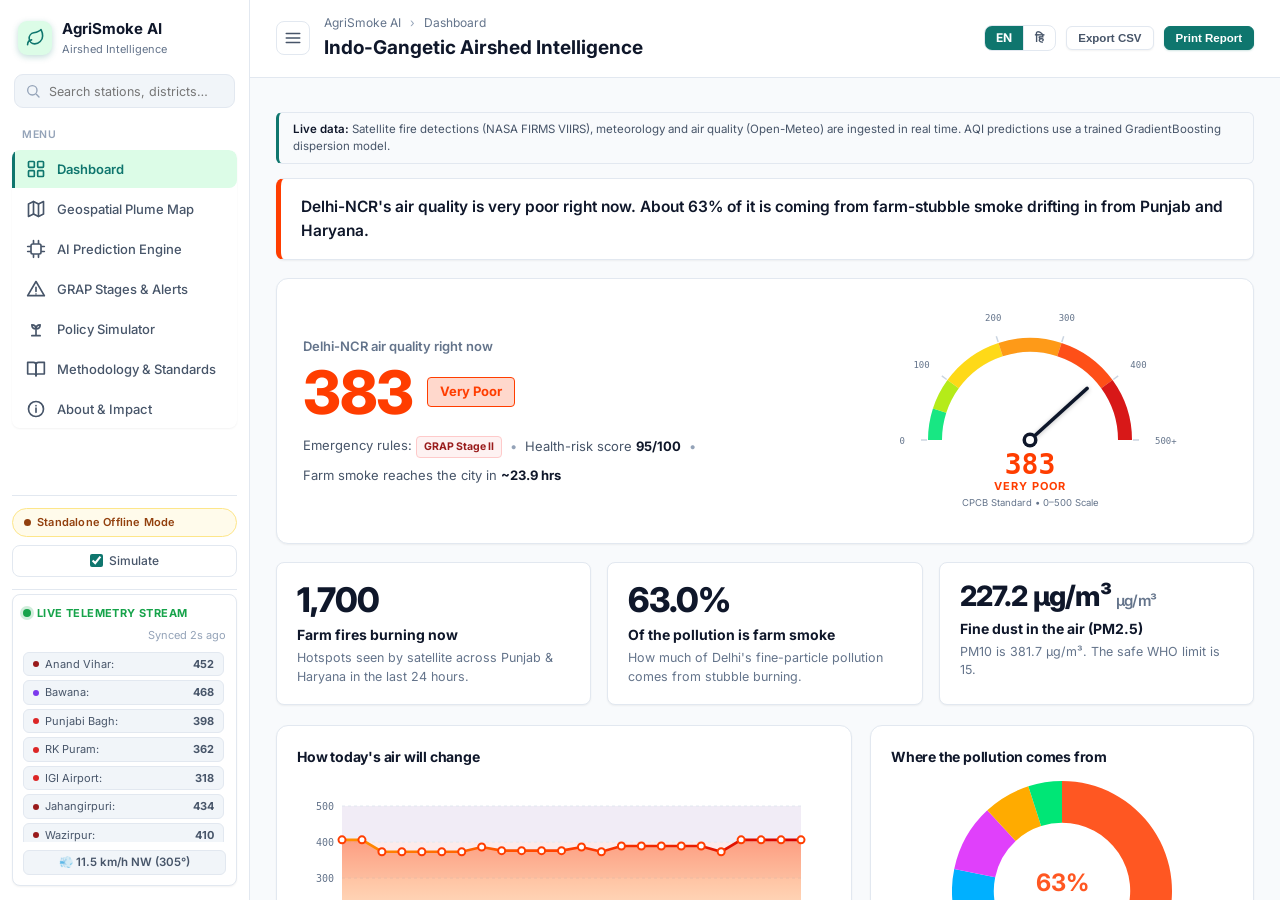
==== commit 6f8070b9: "Improve dashboard UI and enhance accessibility" ====
--- a/frontend/index.html
+++ b/frontend/index.html
@@ -3,7 +3,7 @@
 
 <head>
     <meta charset="UTF-8">
-    <meta name="viewport" content="width=device-width, initial-scale=1.0">
+    <meta name="viewport" content="width=device-width, initial-scale=1.0, viewport-fit=cover">
     <meta name="description"
         content="AgriSmoke AI: Indo-Gangetic Crop-Burning Smoke Transport & Urban Air Quality Prediction Platform for Delhi-NCR, Punjab, and Haryana.">
     <title>AgriSmoke AI &bull; Air Quality Intelligence Platform</title>
@@ -16,6 +16,7 @@
 </head>
 
 <body>
+    <a class="skip-link" href="#main-scroll">Skip to main content</a>
     <div class="app-shell" id="app-shell">
         <!-- Left Sidebar Navigation -->
         <aside class="sidebar" id="sidebar" aria-label="Primary Navigation">
@@ -36,40 +37,71 @@
 
             <div class="side-label">Menu</div>
             <nav class="nav-tabs" aria-label="Main Navigation">
-                <button class="nav-tab-btn active" data-tab="dashboard"><span class="nav-ic"><svg viewBox="0 0 24 24"><rect x="3" y="3" width="7" height="7" rx="1"/><rect x="14" y="3" width="7" height="7" rx="1"/><rect x="14" y="14" width="7" height="7" rx="1"/><rect x="3" y="14" width="7" height="7" rx="1"/></svg></span><span class="nav-txt">Executive Dashboard</span></button>
-                <button class="nav-tab-btn" data-tab="map"><span class="nav-ic"><svg viewBox="0 0 24 24"><path d="M9 3 3 6v15l6-3 6 3 6-3V3l-6 3-6-3z"/><path d="M9 3v15M15 6v15"/></svg></span><span class="nav-txt">Geospatial Plume Map</span></button>
-                <button class="nav-tab-btn" data-tab="calculator"><span class="nav-ic"><svg viewBox="0 0 24 24"><rect x="6" y="6" width="12" height="12" rx="2"/><path d="M9 2v3M15 2v3M9 19v3M15 19v3M2 9h3M2 15h3M19 9h3M19 15h3"/></svg></span><span class="nav-txt">AI Prediction Engine</span></button>
-                <button class="nav-tab-btn" data-tab="grap"><span class="nav-ic"><svg viewBox="0 0 24 24"><path d="M12 3 2 20h20L12 3z"/><path d="M12 10v5M12 18h.01"/></svg></span><span class="nav-txt">GRAP Stages &amp; Alerts</span></button>
-                <button class="nav-tab-btn" data-tab="mitigation"><span class="nav-ic"><svg viewBox="0 0 24 24"><path d="M7 20h10M12 20v-8M12 12c0-3-2-5-5-5 0 3 2 5 5 5zM12 12c0-3 2-5 5-5 0 3-2 5-5 5z"/></svg></span><span class="nav-txt">Policy Simulator</span></button>
-                <button class="nav-tab-btn" data-tab="transparency"><span class="nav-ic"><svg viewBox="0 0 24 24"><path d="M2 4h7a3 3 0 0 1 3 3v13a2 2 0 0 0-2-2H2z"/><path d="M22 4h-7a3 3 0 0 0-3 3v13a2 2 0 0 1 2-2h8z"/></svg></span><span class="nav-txt">Methodology &amp; Standards</span></button>
+                <button class="nav-tab-btn active" data-tab="dashboard"><span class="nav-ic"><svg viewBox="0 0 24 24"><rect x="3" y="3" width="7" height="7" rx="1"/><rect x="14" y="3" width="7" height="7" rx="1"/><rect x="14" y="14" width="7" height="7" rx="1"/><rect x="3" y="14" width="7" height="7" rx="1"/></svg></span><span class="nav-txt" data-i18n="nav.dashboard">Dashboard</span></button>
+                <button class="nav-tab-btn" data-tab="map"><span class="nav-ic"><svg viewBox="0 0 24 24"><path d="M9 3 3 6v15l6-3 6 3 6-3V3l-6 3-6-3z"/><path d="M9 3v15M15 6v15"/></svg></span><span class="nav-txt" data-i18n="nav.map">Geospatial Plume Map</span></button>
+                <button class="nav-tab-btn" data-tab="calculator"><span class="nav-ic"><svg viewBox="0 0 24 24"><rect x="6" y="6" width="12" height="12" rx="2"/><path d="M9 2v3M15 2v3M9 19v3M15 19v3M2 9h3M2 15h3M19 9h3M19 15h3"/></svg></span><span class="nav-txt" data-i18n="nav.calculator">AI Prediction Engine</span></button>
+                <button class="nav-tab-btn" data-tab="grap"><span class="nav-ic"><svg viewBox="0 0 24 24"><path d="M12 3 2 20h20L12 3z"/><path d="M12 10v5M12 18h.01"/></svg></span><span class="nav-txt" data-i18n="nav.grap">GRAP Stages &amp; Alerts</span></button>
+                <button class="nav-tab-btn" data-tab="mitigation"><span class="nav-ic"><svg viewBox="0 0 24 24"><path d="M7 20h10M12 20v-8M12 12c0-3-2-5-5-5 0 3 2 5 5 5zM12 12c0-3 2-5 5-5 0 3-2 5-5 5z"/></svg></span><span class="nav-txt" data-i18n="nav.mitigation">Policy Simulator</span></button>
+                <button class="nav-tab-btn" data-tab="transparency"><span class="nav-ic"><svg viewBox="0 0 24 24"><path d="M2 4h7a3 3 0 0 1 3 3v13a2 2 0 0 0-2-2H2z"/><path d="M22 4h-7a3 3 0 0 0-3 3v13a2 2 0 0 1 2-2h8z"/></svg></span><span class="nav-txt" data-i18n="nav.transparency">Methodology &amp; Standards</span></button>
+                <button class="nav-tab-btn" data-tab="about"><span class="nav-ic"><svg viewBox="0 0 24 24"><circle cx="12" cy="12" r="9"/><path d="M12 11v5M12 8h.01"/></svg></span><span class="nav-txt" data-i18n="nav.about">About &amp; Impact</span></button>
             </nav>
+
+            <div class="sidebar-foot">
+                <!-- Persistent data-source status (moved from topbar) -->
+                <div class="side-status">
+                    <span class="status-pill demo"><span class="pulse-dot"></span> Active Simulation Mode</span>
+                    <label class="live-toggle" title="Toggle simulated micro-variations">
+                        <input type="checkbox" id="toggle-live-sim" checked>
+                        <span>Simulate</span>
+                    </label>
+                </div>
+                <!-- Real-Time Airshed Telemetry (moved to sidebar bottom) -->
+                <div class="live-telemetry-bar">
+                    <div class="live-telemetry-indicator">
+                        <span class="live-pulse-beacon"></span>
+                        <span class="live-status-text">LIVE TELEMETRY STREAM</span>
+                        <span class="live-sync-time" id="telemetry-sync-time">Synced just now</span>
+                    </div>
+                    <div class="live-station-pills" id="live-station-pills" title="Click station chip to inspect live telemetry">
+                        <span class="station-chip severe" data-station-id="st-anand-vihar"><span class="chip-dot"></span>Anand Vihar: <strong>452</strong></span>
+                        <span class="station-chip emergency" data-station-id="st-bawana"><span class="chip-dot"></span>Bawana: <strong>468</strong></span>
+                        <span class="station-chip verypoor" data-station-id="st-punjabi-bagh"><span class="chip-dot"></span>Punjabi Bagh: <strong>398</strong></span>
+                        <span class="station-chip verypoor" data-station-id="st-rk-puram"><span class="chip-dot"></span>RK Puram: <strong>362</strong></span>
+                        <span class="station-chip verypoor" data-station-id="st-igi-airport"><span class="chip-dot"></span>IGI Airport: <strong>318</strong></span>
+                        <span class="station-chip severe" data-station-id="st-jahangirpuri"><span class="chip-dot"></span>Jahangirpuri: <strong>434</strong></span>
+                        <span class="station-chip severe" data-station-id="st-wazirpur"><span class="chip-dot"></span>Wazirpur: <strong>410</strong></span>
+                    </div>
+                    <div class="live-weather-badge">
+                        <span id="live-wind-badge">11.5 km/h NW (305&deg;)</span>
+                    </div>
+                </div>
+            </div>
 
         </aside>
 
         <div class="main-area">
             <!-- Topbar -->
-            <header class="topbar">
+            <header class="topbar" role="banner">
                 <div class="topbar-left">
                     <button class="sidebar-toggle" id="sidebar-toggle" type="button" title="Toggle sidebar" aria-label="Toggle sidebar">
                         <svg viewBox="0 0 24 24" fill="none" stroke="currentColor" stroke-width="2" stroke-linecap="round" stroke-linejoin="round"><line x1="3" y1="6" x2="21" y2="6"/><line x1="3" y1="12" x2="21" y2="12"/><line x1="3" y1="18" x2="21" y2="18"/></svg>
                     </button>
                     <div class="topbar-title">
-                        <div class="crumb">AgriSmoke AI <span class="crumb-sep">›</span> <span id="crumb-section">Executive Dashboard</span></div>
-                        <h1 class="page-title">Indo-Gangetic Airshed Intelligence</h1>
+                        <div class="crumb">AgriSmoke AI <span class="crumb-sep">›</span> <span id="crumb-section">Dashboard</span></div>
+                        <h1 class="page-title" data-i18n="app.pageTitle">Indo-Gangetic Airshed Intelligence</h1>
                     </div>
                 </div>
                 <div class="topbar-actions">
-                    <span class="status-pill demo"><span class="pulse-dot"></span> Active Simulation Mode</span>
-                    <label class="live-toggle" title="Toggle simulated micro-variations">
-                        <input type="checkbox" id="toggle-live-sim" checked>
-                        <span>Simulate</span>
-                    </label>
-                    <button class="btn btn-sm" id="btn-export-csv" title="Download diagnostic data report in CSV format">Export CSV</button>
-                    <button class="btn btn-sm btn-primary" id="btn-print-report" title="Print or save PDF summary briefing">Print Briefing</button>
+                    <div class="lang-toggle" role="group" aria-label="Language">
+                        <button type="button" class="lang-btn active" data-lang-btn="en" aria-pressed="true">EN</button>
+                        <button type="button" class="lang-btn" data-lang-btn="hi" aria-pressed="false" lang="hi">हि</button>
+                    </div>
+                    <button class="btn btn-sm" id="btn-export-csv" title="Download diagnostic data report in CSV format" data-i18n-title="topbar.exportCsv">Export CSV</button>
+                    <button class="btn btn-sm btn-primary" id="btn-print-report" title="Print or save PDF summary" data-i18n-title="topbar.printReport">Print Report</button>
                 </div>
             </header>
 
-            <div class="main-scroll">
+            <div class="main-scroll" id="main-scroll">
                 <!-- Data-source notice banner -->
                 <div class="demo-banner">
                     <div class="demo-banner-content">
@@ -87,182 +119,90 @@
                     <button class="btn btn-sm" id="btn-test-alert-sound">Test Sound</button>
                 </div>
 
-                <!-- Real-Time Airshed Telemetry Strip -->
-                <div class="live-telemetry-bar">
-            <div class="live-telemetry-indicator">
-                <span class="live-pulse-beacon"></span>
-                <span class="live-status-text">LIVE TELEMETRY STREAM</span>
-                <span class="live-sync-time" id="telemetry-sync-time">Synced just now</span>
-            </div>
-            <div class="live-station-pills" id="live-station-pills" title="Click station chip to inspect live telemetry">
-                <span class="station-chip severe" data-station-id="st-anand-vihar"><span class="chip-dot"></span>Anand Vihar: <strong>452</strong></span>
-                <span class="station-chip emergency" data-station-id="st-bawana"><span class="chip-dot"></span>Bawana: <strong>468</strong></span>
-                <span class="station-chip verypoor" data-station-id="st-punjabi-bagh"><span class="chip-dot"></span>Punjabi Bagh: <strong>398</strong></span>
-                <span class="station-chip verypoor" data-station-id="st-rk-puram"><span class="chip-dot"></span>RK Puram: <strong>362</strong></span>
-                <span class="station-chip verypoor" data-station-id="st-igi-airport"><span class="chip-dot"></span>IGI Airport: <strong>318</strong></span>
-                <span class="station-chip severe" data-station-id="st-jahangirpuri"><span class="chip-dot"></span>Jahangirpuri: <strong>434</strong></span>
-                <span class="station-chip severe" data-station-id="st-wazirpur"><span class="chip-dot"></span>Wazirpur: <strong>410</strong></span>
-            </div>
-            <div class="live-weather-badge">
-                <span id="live-wind-badge">11.5 km/h NW (305°)</span>
-            </div>
-        </div>
-
         <!-- =========================================================================
-             TAB 1: Executive Dashboard
+             TAB 1: Dashboard
              ========================================================================= -->
         <section id="tab-dashboard" class="tab-panel active">
             <!-- Key Performance Indicators (KPIs) -->
-            <div class="kpi-grid">
-                <div class="kpi-card">
-                    <div class="kpi-label">
-                        <span>Delhi-NCR Composite AQI</span>
-                        <span id="kpi-grap-badge" class="badge grap-badge">GRAP Stage III</span>
-                    </div>
-                    <div class="kpi-value-row">
-                        <div id="kpi-aqi-value" class="kpi-value" style="color:var(--cpcb-verypoor)">382</div>
-                    </div>
-                    <div class="kpi-subtext">
-                        Status: <strong id="kpi-aqi-category" class="badge" style="background:#fee2e2;color:var(--cpcb-verypoor);">Very Poor</strong>
-                    </div>
-                </div>
-
-                <div class="kpi-card">
-                    <div class="kpi-label">
-                        <span>Parali Smoke Share</span>
-                        <span class="badge" style="background:#ffedd5;color:var(--accent-orange);">Source Apportionment</span>
-                    </div>
-                    <div class="kpi-value-row">
-                        <div id="kpi-parali-pct" class="kpi-value" style="color:var(--accent-orange)">34.6%</div>
-                    </div>
-                    <div class="kpi-subtext">Fraction of total urban PM2.5 from stubble fires</div>
-                </div>
-
-                <div class="kpi-card">
-                    <div class="kpi-label">
-                        <span>Active Farm Fires</span>
-                        <span class="badge" style="background:#fef9c3;color:var(--cpcb-moderate);">Punjab &amp; Haryana</span>
-                    </div>
-                    <div class="kpi-value-row">
-                        <div id="kpi-active-fires" class="kpi-value" style="color:var(--text-primary)">1,684</div>
-                    </div>
-                    <div class="kpi-subtext">Thermal anomalies detected in last 24h cycle</div>
-                </div>
-
-                <div class="kpi-card">
-                    <div class="kpi-label">
-                        <span>Dominant Fine Particulate</span>
-                        <span class="badge" style="background:#dbeafe;color:var(--accent-blue);">PM2.5 / PM10</span>
-                    </div>
-                    <div class="kpi-value-row">
-                        <div id="kpi-pm25-val" class="kpi-value" style="font-size:26px;color:var(--text-primary)">236.4 µg/m³</div>
-                    </div>
-                    <div class="kpi-subtext">PM10: <span id="kpi-pm10-val">388.2 µg/m³</span> (WHO safe standard: 15)</div>
-                </div>
-
-                <div class="kpi-card">
-                    <div class="kpi-label">
-                        <span>Airshed Vulnerability</span>
-                        <span class="badge" style="background:#fee2e2;color:var(--cpcb-severe);">Composite Risk</span>
-                    </div>
-                    <div class="kpi-value-row">
-                        <div id="kpi-airshed-score" class="kpi-value" style="color:var(--cpcb-verypoor)">84/100</div>
-                    </div>
-                    <div class="kpi-subtext">Transport lag: <span id="kpi-transport-lag">~18.5 hrs</span> via NW winds</div>
-                </div>
-            </div>
-
-            <!-- Dashboard Visualizations Grid -->
-            <div class="dashboard-grid">
-                <!-- Left Column: Forecast Curve & 7-Day Trend -->
-                <div style="display:flex;flex-direction:column;gap:18px;">
-                    <!-- 24-Hour Diurnal Forecast -->
-                    <div class="card">
-                        <div class="card-header">
-                            <div>
-                                <h2 class="card-title">24-Hour Diurnal AQI &amp; Stubble Dispersion Curve</h2>
-                                <p class="card-subtitle">Projected hourly air quality based on nocturnal inversion &amp; wind transport</p>
-                            </div>
-                            <span class="badge" style="background:var(--bg-subtle);color:var(--text-secondary);border-color:var(--border-color);">Hourly Simulation</span>
-                        </div>
-                        <div id="chart-diurnal-forecast" style="height:230px;width:100%;"></div>
-                        <div
-                            style="display:flex;justify-content:space-between;margin-top:10px;font-size:11px;color:var(--text-muted);">
-                            <span>Low Boundary Layer (02:00 - 06:00): Severe Trapping</span>
-                            <span>Solar Mixing (13:00 - 16:00): Dispersion Window</span>
-                        </div>
-                    </div>
-
-                    <!-- 7-Day Trend Comparison -->
-                    <div class="card">
-                        <div class="card-header">
-                            <div>
-                                <h3 class="card-title">7-Day Stubble Fire Trajectory vs Delhi AQI</h3>
-                                <p class="card-subtitle">Correlation between Punjab/Haryana fires (bars) and capital AQI (blue line)</p>
-                            </div>
-                        </div>
-                        <div id="chart-weekly-trend" style="height:220px;width:100%;"></div>
-                    </div>
-                </div>
-
-                <!-- Right Column: Speedometer, Source Donut & District Ranking -->
-                <div style="display:flex;flex-direction:column;gap:18px;">
-                    <!-- Speedometer Radial Gauge -->
-                    <div class="card" style="text-align:center;">
-                        <div class="card-header">
-                            <h3 class="card-title" style="margin:0 auto;">Real-Time AQI Gauge</h3>
-                        </div>
-                        <div id="gauge-aqi-speedometer" style="width:100%;display:flex;justify-content:center;margin:4px 0 6px;"></div>
-                    </div>
-
-                    <!-- Source Apportionment Donut -->
-                    <div class="card">
-                        <div class="card-header">
-                            <div>
-                                <h3 class="card-title">Urban Airshed Source Apportionment</h3>
-                                <p class="card-subtitle">SAFAR dynamical source decomposition estimate</p>
-                            </div>
-                        </div>
-                        <div id="chart-source-donut" style="min-height:210px;"></div>
-                    </div>
-
-                    <!-- District Fire Ranking -->
-                    <div class="card">
-                        <div class="card-header">
-                            <div>
-                                <h3 class="card-title">Top High-Burning Districts</h3>
-                                <p class="card-subtitle">Active thermal fire anomaly counts</p>
-                            </div>
-                        </div>
-                        <div id="chart-district-bars"></div>
-                    </div>
-                </div>
-            </div>
-
-            <!-- Citizen Health Advisory Row -->
-            <div class="card">
+            <!-- Plain-language situation summary -->
+            <div class="dash-summary" id="kpi-plain-summary">
+                Loading live air quality data&hellip;
+            </div>
+
+            <!-- Hero: today's air quality at a glance -->
+            <div class="dash-hero">
+                <div class="dash-hero-main">
+                    <div class="dash-hero-label" data-i18n="dash.heroLabel">Delhi-NCR air quality right now</div>
+                    <div class="dash-hero-value-row">
+                        <span id="kpi-aqi-value" class="dash-hero-value" style="color:var(--cpcb-verypoor)">382</span>
+                        <span id="kpi-aqi-category" class="badge dash-hero-cat">Very Poor</span>
+                    </div>
+                    <div class="dash-hero-meta">
+                        <span><span data-i18n="dash.emergencyRules">Emergency rules:</span> <strong id="kpi-grap-badge" class="badge grap-badge">GRAP Stage III</strong></span>
+                        <span class="dash-hero-sep">&bull;</span>
+                        <span><span data-i18n="dash.riskScore">Health-risk score</span> <strong id="kpi-airshed-score">84/100</strong></span>
+                        <span class="dash-hero-sep">&bull;</span>
+                        <span><span data-i18n="dash.lag">Farm smoke reaches the city in</span> <strong id="kpi-transport-lag">~18.5 hrs</strong></span>
+                    </div>
+                </div>
+                <div class="dash-hero-gauge">
+                    <div id="gauge-aqi-speedometer"></div>
+                </div>
+            </div>
+
+            <!-- Three simple, plain-language stat tiles -->
+            <div class="stat-tiles">
+                <div class="stat-tile">
+                    <div class="stat-tile-value" id="kpi-active-fires">1,684</div>
+                    <div class="stat-tile-label" data-i18n="dash.tile1Label">Farm fires burning now</div>
+                    <div class="stat-tile-help" data-i18n="dash.tile1Help">Hotspots seen by satellite across Punjab &amp; Haryana in the last 24 hours.</div>
+                </div>
+                <div class="stat-tile">
+                    <div class="stat-tile-value" id="kpi-parali-pct">34.6%</div>
+                    <div class="stat-tile-label" data-i18n="dash.tile2Label">Of the pollution is farm smoke</div>
+                    <div class="stat-tile-help" data-i18n="dash.tile2Help">How much of Delhi's fine-particle pollution comes from stubble burning.</div>
+                </div>
+                <div class="stat-tile">
+                    <div class="stat-tile-value stat-tile-value-sm"><span id="kpi-pm25-val">236.4</span> <small>&micro;g/m&sup3;</small></div>
+                    <div class="stat-tile-label" data-i18n="dash.tile3Label">Fine dust in the air (PM2.5)</div>
+                    <div class="stat-tile-help"><span data-i18n="dash.tile3Help">PM10 is</span> <span id="kpi-pm10-val">388.2 &micro;g/m&sup3;</span><span data-i18n="dash.tile3HelpSuffix">. The safe WHO limit is 15.</span></div>
+                </div>
+            </div>
+
+            <!-- Two easy-to-read charts -->
+            <div class="dash-charts">
+                <div class="card">
+                    <div class="card-header">
+                        <h2 class="card-title" data-i18n="dash.chart1Title">How today's air will change</h2>
+                    </div>
+                    <div id="chart-diurnal-forecast" style="height:240px;width:100%;"></div>
+                    <p class="dash-chart-note" data-i18n="dash.chart1Note">Air is usually worst in the early morning and late at night, and clears a little in the afternoon.</p>
+                </div>
+                <div class="card">
+                    <div class="card-header">
+                        <h2 class="card-title" data-i18n="dash.chart2Title">Where the pollution comes from</h2>
+                    </div>
+                    <div id="chart-source-donut" style="min-height:230px;"></div>
+                </div>
+            </div>
+
+            <!-- Plain-language guidance -->
+            <div class="card dash-advice">
                 <div class="card-header">
-                    <h3 class="card-title">CPCB &amp; Public Health Action Advisory Matrix</h3>
-                    <span class="badge" style="background:#f0fdfa;color:var(--accent-primary);border-color:#ccfbf1;">Clinical Guidelines</span>
-                </div>
-                <div class="advisory-grid">
-                    <div class="advisory-box">
-                        <div class="advisory-box-title">General Population</div>
-                        <p class="advisory-box-text" id="advisory-general">
-                            Prolonged exposure may cause respiratory discomfort. Limit strenuous outdoor morning and evening jogging.
-                        </p>
-                    </div>
-                    <div class="advisory-box">
-                        <div class="advisory-box-title">Sensitive Demographics (Children &amp; Asthmatics)</div>
-                        <p class="advisory-box-text" id="advisory-sensitive">
-                            Keep rescue bronchodilators accessible. Avoid all outdoor physical activity. Keep room windows sealed during nocturnal hours.
-                        </p>
-                    </div>
-                    <div class="advisory-box">
-                        <div class="advisory-box-title">Outdoor Workers &amp; Commuters</div>
-                        <p class="advisory-box-text" id="advisory-outdoor">
-                            Wear certified N95 / FFP2 particulate respirator masks. Avoid prolonged idling at high-density traffic junctions.
-                        </p>
+                    <h2 class="card-title" data-i18n="dash.adviceTitle">What should you do?</h2>
+                </div>
+                <div class="advice-list">
+                    <div class="advice-item">
+                        <div class="advice-who" data-i18n="dash.adviceEveryone">Everyone</div>
+                        <p class="advisory-box-text" id="advisory-general">Avoid long outdoor activity and keep windows closed during smog hours.</p>
+                    </div>
+                    <div class="advice-item">
+                        <div class="advice-who" data-i18n="dash.adviceSensitive">Children, older adults &amp; people with asthma or heart problems</div>
+                        <p class="advisory-box-text" id="advisory-sensitive">Stay indoors as much as possible and keep rescue medication within reach.</p>
+                    </div>
+                    <div class="advice-item">
+                        <div class="advice-who" data-i18n="dash.adviceOutdoor">People who work outdoors</div>
+                        <p class="advisory-box-text" id="advisory-outdoor">Wear a well-fitted N95 mask and take breaks away from heavy traffic.</p>
                     </div>
                 </div>
             </div>
@@ -309,10 +249,10 @@
                 <div class="map-panel" id="map-container">
                     <!-- Layer Toggles Toolbar -->
                     <div class="map-toolbar">
-                        <button class="layer-toggle-btn active" data-map-layer="fires">Thermal Fires</button>
-                        <button class="layer-toggle-btn active" data-map-layer="plumeParticles">Smoke Plume</button>
-                        <button class="layer-toggle-btn active" data-map-layer="windVectors">Wind Streamlines</button>
-                        <button class="layer-toggle-btn active" data-map-layer="stations">Monitoring Stations</button>
+                        <button class="layer-toggle-btn active" data-map-layer="fires">Fires</button>
+                        <button class="layer-toggle-btn active" data-map-layer="plumeParticles">Smoke</button>
+                        <button class="layer-toggle-btn active" data-map-layer="windVectors">Wind</button>
+                        <button class="layer-toggle-btn active" data-map-layer="stations">Stations</button>
                         <button class="layer-toggle-btn active" data-map-layer="boundaries">Boundaries</button>
                     </div>
 
@@ -363,15 +303,15 @@
                 <div
                     style="display:flex;justify-content:space-between;align-items:center;margin-bottom:10px;flex-wrap:wrap;gap:8px;">
                     <div>
-                        <h2 class="card-title" style="font-size:13.5px;">Scenario Benchmarks &amp; Historical Presets</h2>
-                        <p class="card-subtitle">Load calibrated atmospheric &amp; harvesting conditions with one click</p>
+                        <h2 class="card-title" style="font-size:13.5px;">Quick scenarios</h2>
+                        <p class="card-subtitle">Load a realistic starting point with one click</p>
                     </div>
                 </div>
                 <div class="presets-bar" style="margin-bottom:0;padding-bottom:0;border:none;">
-                    <button class="btn btn-sm btn-primary" data-preset="peakBurning">Peak Burning &amp; Inversion (Nov)</button>
-                    <button class="btn btn-sm" data-preset="favorableWind">Favorable Easterly Shift</button>
-                    <button class="btn btn-sm" data-preset="aggressiveMitigation">Aggressive In-Situ Mitigation</button>
-                    <button class="btn btn-sm" data-preset="monsoonClean">Clean Baseline (Post-Rain)</button>
+                    <button class="btn btn-sm btn-primary" data-preset="peakBurning">Peak burning season (Nov)</button>
+                    <button class="btn btn-sm" data-preset="favorableWind">Favorable wind shift</button>
+                    <button class="btn btn-sm" data-preset="aggressiveMitigation">Strong action by farmers</button>
+                    <button class="btn btn-sm" data-preset="monsoonClean">Clean air after rain</button>
                 </div>
             </div>
 
@@ -382,8 +322,8 @@
                         <div style="display:flex;align-items:center;gap:8px;">
                             <span style="font-size:20px;">🌤️</span>
                             <div>
-                                <h3 class="card-title" style="font-size:13.5px;margin:0;">Live Meteorology &amp; Satellite Telemetry Sync</h3>
-                                <p class="card-subtitle" style="margin:0;font-size:11.5px;">Auto-populate atmospheric sliders with real-time Open-Meteo &amp; NASA telemetry</p>
+                                <h3 class="card-title" style="font-size:13.5px;margin:0;">Live weather &amp; satellite data</h3>
+                                <p class="card-subtitle" style="margin:0;font-size:11.5px;">Fill the sliders below with real-time weather and fire data</p>
                             </div>
                         </div>
                     </div>
@@ -402,10 +342,10 @@
                     <span style="color:var(--text-muted);">Source: <strong id="weather-source-badge" style="color:var(--accent-primary);">Default Baseline</strong></span>
                     <span>Temp: <strong id="weather-live-temp">24.2°C</strong></span>
                     <span>Wind: <strong id="weather-live-wind">11.5 km/h</strong></span>
-                    <span>Bearing: <strong id="weather-live-dir">305° NW</strong></span>
-                    <span>PBL Height: <strong id="weather-live-pbl">480m</strong></span>
+                    <span>Wind from: <strong id="weather-live-dir">305° NW</strong></span>
+                    <span>Mixing height: <strong id="weather-live-pbl">480m</strong></span>
                     <span>Ventilation: <strong id="weather-live-vent">1533</strong></span>
-                    <span>Trapping Risk: <strong id="weather-live-risk" class="badge" style="background:#fee2e2;color:#dc2626;border-color:#fca5a5;">MODERATE</strong></span>
+                    <span>Smoke trapping: <strong id="weather-live-risk" class="badge" style="background:#fee2e2;color:#dc2626;border-color:#fca5a5;">MODERATE</strong></span>
                 </div>
             </div>
 
@@ -414,7 +354,7 @@
                 <!-- Left: Control Sliders -->
                 <div class="card">
                     <div class="card-header">
-                        <h3 class="card-title">Atmospheric &amp; Agricultural Parameter Inputs</h3>
+                        <h3 class="card-title">Adjust the conditions</h3>
                         <span class="badge" style="background:var(--bg-subtle);color:var(--text-secondary);border-color:var(--border-color);">Interactive Parameters</span>
                     </div>
 
@@ -425,116 +365,116 @@
                             <span class="slider-value-badge" id="val-fire-count">1,684</span>
                         </div>
                         <input type="range" id="input-fire-count" min="0" max="5000" step="50" value="1684">
-                        <div class="slider-desc">Cumulative satellite thermal anomaly detections in the upwind harvest corridor.</div>
+                        <div class="slider-desc">Satellite-detected fires across the farming states upwind of Delhi.</div>
                     </div>
 
                     <!-- Slider 2: Wind Speed -->
                     <div class="slider-group">
                         <div class="slider-label-row">
-                            <span class="slider-label-title">Transport Wind Speed (km/h)</span>
+                            <span class="slider-label-title">Wind speed (km/h)</span>
                             <span class="slider-value-badge" id="val-wind-speed">11.5 km/h</span>
                         </div>
                         <input type="range" id="input-wind-speed" min="2" max="35" step="0.5" value="11.5">
-                        <div class="slider-desc">Speeds between 10-18 km/h optimize long-range smoke transport to Delhi without excessive dilution.</div>
+                        <div class="slider-desc">A gentle wind of 10–18 km/h carries the most smoke all the way to Delhi.</div>
                     </div>
 
                     <!-- Slider 3: Wind Direction -->
                     <div class="slider-group">
                         <div class="slider-label-row">
-                            <span class="slider-label-title">Wind Direction Angle (Bearing)</span>
+                            <span class="slider-label-title">Wind direction</span>
                             <span class="slider-value-badge" id="val-wind-dir">305° (<span id="compass-wind-label">NW</span>)</span>
                         </div>
                         <input type="range" id="input-wind-dir" min="0" max="360" step="5" value="305">
-                        <div class="slider-desc">300°–325° (North-West) directly channels agricultural plumes straight down the Yamuna corridor into NCR.</div>
+                        <div class="slider-desc">North-westerly winds (300°–325°) blow farm smoke straight down the corridor into Delhi.</div>
                     </div>
 
                     <!-- Slider 4: Planetary Boundary Layer Height -->
                     <div class="slider-group">
                         <div class="slider-label-row">
-                            <span class="slider-label-title">Planetary Boundary Layer (PBL Mixing Height)</span>
+                            <span class="slider-label-title">Mixing height (how high smoke can rise)</span>
                             <span class="slider-value-badge" id="val-pbl-height">480 m</span>
                         </div>
                         <input type="range" id="input-pbl-height" min="150" max="1500" step="25" value="480">
-                        <div class="slider-desc">Nocturnal winter temperature inversion squashes the mixing volume down to 180–300m, concentrating toxic smoke.</div>
+                        <div class="slider-desc">In winter a low inversion layer traps smoke close to the ground (180–300 m), making it much worse.</div>
                     </div>
 
                     <!-- Slider 5: Urban Baseline Emissions -->
                     <div class="slider-group">
                         <div class="slider-label-row">
-                            <span class="slider-label-title">Delhi Internal Baseline AQI (Vehicles &amp; Dust)</span>
+                            <span class="slider-label-title">Delhi's own pollution (traffic &amp; dust)</span>
                             <span class="slider-value-badge" id="val-urban-base">180 AQI</span>
                         </div>
                         <input type="range" id="input-urban-base" min="40" max="300" step="10" value="180">
-                        <div class="slider-desc">Base city pollution load from vehicular traffic, construction dust, and local waste burning.</div>
+                        <div class="slider-desc">The city's baseline from vehicles, construction dust and local burning.</div>
                     </div>
 
                     <!-- Slider 6: Bio-Decomposer Adoption -->
                     <div class="slider-group">
                         <div class="slider-label-row">
-                            <span class="slider-label-title">Pusa Bio-Decomposer Adoption Rate</span>
+                            <span class="slider-label-title">Bio-decomposer spray used (% of farms)</span>
                             <span class="slider-value-badge" id="val-bio-decomposer">25%</span>
                         </div>
                         <input type="range" id="input-bio-decomposer" min="0" max="100" step="5" value="25">
-                        <div class="slider-desc">Enzymatic fungal microbial consortium accelerating paddy stubble decomposition in-situ.</div>
+                        <div class="slider-desc">A spray (Pusa decomposer) that rots stubble in the field so it doesn't need burning.</div>
                     </div>
 
                     <!-- Slider 7: Happy Seeder Adoption -->
                     <div class="slider-group">
                         <div class="slider-label-row">
-                            <span class="slider-label-title">In-Situ Machinery Adoption (Happy Seeder / SMS)</span>
+                            <span class="slider-label-title">Farm machinery adopted (Happy Seeder)</span>
                             <span class="slider-value-badge" id="val-happy-seeder">30%</span>
                         </div>
                         <input type="range" id="input-happy-seeder" min="0" max="100" step="5" value="30">
-                        <div class="slider-desc">Tractor-mounted machinery that sows wheat seeds directly into paddy stubble without needing burning.</div>
+                        <div class="slider-desc">Machines that plant wheat directly into stubble, so it never has to be burned.</div>
                     </div>
                 </div>
 
                 <!-- Right: Model Output Card -->
                 <div class="results-card">
                     <div class="card-header" style="margin-bottom:12px;">
-                        <h3 class="card-title">Prediction Engine Outcome</h3>
-                        <span class="badge" style="background:#f0fdfa;color:var(--accent-primary);border-color:#ccfbf1;">Inference Online</span>
+                        <h3 class="card-title">Forecast result</h3>
+                        <span class="badge" style="background:#f0fdfa;color:var(--accent-primary);border-color:#ccfbf1;">Model ready</span>
                     </div>
 
                     <div class="calc-kpi-highlight">
                         <div
                             style="font-size:11px;color:var(--text-secondary);text-transform:uppercase;letter-spacing:0.5px;margin-bottom:4px;font-weight:600;">
-                            Predicted 24h Composite Delhi AQI</div>
+                            Predicted Delhi AQI for the next 24 hours</div>
                         <div id="calc-res-aqi" class="calc-kpi-num" style="color:var(--cpcb-verypoor);">382</div>
                         <div id="calc-res-category" class="calc-kpi-tier" style="color:var(--cpcb-verypoor);">Very Poor (Stage II)</div>
                     </div>
 
                     <div class="results-breakdown-list">
                         <div class="result-row">
-                            <span class="lbl">Total Fine Particulate (PM2.5)</span>
+                            <span class="lbl">Fine particles in the air (PM2.5)</span>
                             <span class="val" id="calc-res-pm25">236.4 µg/m³</span>
                         </div>
                         <div class="result-row">
-                            <span class="lbl">Stubble Smoke PM2.5 Influx</span>
+                            <span class="lbl">Added by farm smoke</span>
                             <span class="val" id="calc-res-stubble-pm25" style="color:var(--accent-orange);">+82.5 µg/m³</span>
                         </div>
                         <div class="result-row">
-                            <span class="lbl">Parali Smoke Contribution %</span>
+                            <span class="lbl">Share from farm smoke</span>
                             <span class="val" id="calc-res-parali-pct" style="color:var(--accent-orange);">34.6%</span>
                         </div>
                         <div class="result-row">
-                            <span class="lbl">Wind Vector Alignment Factor</span>
+                            <span class="lbl">Wind blowing toward Delhi</span>
                             <span class="val" id="calc-res-dir-factor">94%</span>
                         </div>
                         <div class="result-row">
-                            <span class="lbl">Boundary Layer Trapping Multiplier</span>
+                            <span class="lbl">How much smoke is trapped near ground</span>
                             <span class="val" id="calc-res-inversion">1.46x</span>
                         </div>
                         <div class="result-row"
                             style="background:#f0fdfa;padding:8px 12px;border-radius:6px;border:1px solid #ccfbf1;">
-                            <span class="lbl" style="color:var(--accent-primary);font-weight:600;">Potential AQI Drop via 50% More Mitigation</span>
+                            <span class="lbl" style="color:var(--accent-primary);font-weight:600;">AQI drop if farm actions increase by 50%</span>
                             <span class="val" id="calc-res-mitigation-drop" style="color:var(--accent-primary);font-weight:700;">-48 AQI points</span>
                         </div>
                     </div>
 
                     <div
                         style="margin-top:16px;padding:12px;background:var(--bg-subtle);border:1px solid var(--border-color);border-radius:var(--radius-sm);font-size:11px;color:var(--text-muted);line-height:1.5;">
-                        <strong>Physical Modeling Principles:</strong> Incorporates empirical Gaussian plume transport, wind directional alignment cosine exponents, boundary-layer volume dilution ($C \propto 1/H_{PBL}$), and standard Central Pollution Control Board (CPCB) India breakpoint equations.
+                        <strong>How this is calculated:</strong> The forecast follows published smoke-dispersion science and uses India's official CPCB AQI formula. Full details are in <em>Methodology &amp; Standards</em>.
                     </div>
                 </div>
             </div>
@@ -548,33 +488,33 @@
             <div class="card" style="margin-bottom:18px;">
                 <div class="card-header">
                     <div>
-                        <h2 class="card-title">Configure Emergency Alert Thresholds</h2>
-                        <p class="card-subtitle">Set safety triggers to receive automated visual banners and synthesizer chimes</p>
+                        <h2 class="card-title">Set your own alert levels</h2>
+                        <p class="card-subtitle">Get a visible warning and a sound when the air or fires cross these levels</p>
                     </div>
                 </div>
                 <div style="display:flex;gap:14px;flex-wrap:wrap;align-items:flex-end;">
                     <div>
-                        <label style="display:block;font-size:11.5px;font-weight:600;color:var(--text-secondary);margin-bottom:5px;">Alert when AQI Exceeds:</label>
+                        <label style="display:block;font-size:11.5px;font-weight:600;color:var(--text-secondary);margin-bottom:5px;">Warn me when AQI goes above:</label>
                         <input type="number" id="thresh-aqi-input" value="400" min="100" max="800"
                             style="background:var(--bg-secondary);border:1px solid var(--border-highlight);color:var(--text-primary);padding:6px 10px;border-radius:var(--radius-sm);width:110px;font-family:var(--font-stack);font-weight:600;">
                     </div>
                     <div>
-                        <label style="display:block;font-size:11.5px;font-weight:600;color:var(--text-secondary);margin-bottom:5px;">Alert when Active Fires Exceed:</label>
+                        <label style="display:block;font-size:11.5px;font-weight:600;color:var(--text-secondary);margin-bottom:5px;">Warn me when farm fires go above:</label>
                         <input type="number" id="thresh-fires-input" value="2000" min="200" max="6000"
                             style="background:var(--bg-secondary);border:1px solid var(--border-highlight);color:var(--text-primary);padding:6px 10px;border-radius:var(--radius-sm);width:110px;font-family:var(--font-stack);font-weight:600;">
                     </div>
-                    <button class="btn btn-primary btn-sm" id="btn-save-threshold">Save Thresholds</button>
-                    <button class="btn btn-sm" id="btn-test-alert-sound-tab">Test Audio Chime</button>
+                    <button class="btn btn-primary btn-sm" id="btn-save-threshold">Save alert levels</button>
+                    <button class="btn btn-sm" id="btn-test-alert-sound-tab">Test alert sound</button>
                 </div>
             </div>
 
             <!-- Commission for Air Quality Management (CAQM) GRAP Stages -->
-            <h3 style="font-size:15px;margin-bottom:12px;color:var(--text-primary);font-weight:700;">Graded Response Action Plan (GRAP) Matrix</h3>
+            <h3 style="font-size:15px;margin-bottom:12px;color:var(--text-primary);font-weight:700;">Emergency rules by air quality level (GRAP)</h3>
             <div class="grap-matrix-grid">
                 <!-- Stage I -->
                 <div class="grap-stage-card">
                     <div class="grap-stage-title" style="color:var(--cpcb-poor);">Stage I: Poor</div>
-                    <div class="grap-stage-desc">AQI 201 – 300 (Moderate Health Impact)</div>
+                    <div class="grap-stage-desc">AQI 201 – 300 &mdash; sensible steps begin</div>
                     <ul class="grap-actions-list">
                         <li>Strict dust control at construction sites > 500 sq.m</li>
                         <li>Mechanized sweeping and water sprinkling on roads</li>
@@ -587,7 +527,7 @@
                 <div class="grap-stage-card active-stage">
                     <span class="badge grap-stage-badge" style="background:#ea580c;color:#ffffff;font-weight:700;">ACTIVE NOW</span>
                     <div class="grap-stage-title" style="color:var(--cpcb-verypoor);">Stage II: Very Poor</div>
-                    <div class="grap-stage-desc">AQI 301 – 400 (Severe Respiratory Impact)</div>
+                    <div class="grap-stage-desc">AQI 301 – 400 &mdash; breathing becomes hard for sensitive people</div>
                     <ul class="grap-actions-list">
                         <li>Daily water sprinkling with dust suppressants</li>
                         <li>Differential parking fees to discourage personal vehicles</li>
@@ -599,7 +539,7 @@
                 <!-- Stage III -->
                 <div class="grap-stage-card">
                     <div class="grap-stage-title" style="color:var(--cpcb-severe);">Stage III: Severe</div>
-                    <div class="grap-stage-desc">AQI 401 – 450 (High Vulnerability Warning)</div>
+                    <div class="grap-stage-desc">AQI 401 – 450 &mdash; dangerous for everyone</div>
                     <ul class="grap-actions-list">
                         <li>Complete ban on non-essential construction and demolition</li>
                         <li>Ban on BS-III petrol and BS-IV diesel 4-wheelers in NCR</li>
@@ -611,7 +551,7 @@
                 <!-- Stage IV -->
                 <div class="grap-stage-card">
                     <div class="grap-stage-title" style="color:var(--cpcb-emergency);">Stage IV: Severe+ / Emergency</div>
-                    <div class="grap-stage-desc">AQI > 450 (Public Health Emergency)</div>
+                    <div class="grap-stage-desc">AQI over 450 &mdash; public health emergency</div>
                     <ul class="grap-actions-list">
                         <li>Ban on entry of non-electric/non-CNG commercial trucks</li>
                         <li>Closure of all commercial and public construction projects</li>
@@ -625,42 +565,17 @@
             <div class="card">
                 <div class="card-header">
                     <div>
-                        <h3 class="card-title">Live Automated Early Warning Dispatch Stream</h3>
-                        <p class="card-subtitle">Real-time alerts generated from satellite thermal detections &amp; meteorological forecasts</p>
-                    </div>
-                </div>
-                <div class="alerts-stream">
-                    <div class="alert-item critical">
-                        <div class="alert-item-header">
-                            <span class="alert-item-title">Severe Smog Influx &bull; North-Westerly Plume Transport</span>
-                            <span class="alert-item-time">10:15 IST</span>
-                        </div>
-                        <div class="alert-item-detail">
-                            Thermal satellite telemetry indicates 1,684 active fires across Punjab &amp; Haryana. NW winds at 11.5 km/h combined with nocturnal boundary layer drop (&lt;250m) are projected to push Delhi AQI past 440 by midnight.
-                        </div>
-                        <span class="alert-item-action">Action Required: Enforce GRAP Stage III preemptive bans on polluting 4-wheelers; advise vulnerable groups to stay indoors.</span>
-                    </div>
-
-                    <div class="alert-item warning">
-                        <div class="alert-item-header">
-                            <span class="alert-item-title">Temperature Inversion &amp; Nocturnal Trapping Alert</span>
-                            <span class="alert-item-time">09:40 IST</span>
-                        </div>
-                        <div class="alert-item-detail">
-                            Planetary boundary layer height forecasted to compress to 175m at 04:00 IST. Pollutants from agricultural residue fires and urban traffic will remain concentrated near ground level.
-                        </div>
-                        <span class="alert-item-action">Action Required: Deploy mist cannons and water sprinklers along Ring Road, Anand Vihar, and Bawana corridors.</span>
-                    </div>
-
+                        <h3 class="card-title">Latest warnings</h3>
+                        <p class="card-subtitle">Generated automatically from live satellite fires and weather forecasts</p>
+                    </div>
+                </div>
+                <div class="alerts-stream" id="alerts-stream">
+                    <!-- Generated live by app.js renderAlertFeed() from satellite fires, weather and the 24-hour forecast -->
                     <div class="alert-item advisory">
                         <div class="alert-item-header">
-                            <span class="alert-item-title">High PM2.5 Respiratory Exposure Advisory</span>
-                            <span class="alert-item-time">08:00 IST</span>
-                        </div>
-                        <div class="alert-item-detail">
-                            Ambient PM2.5 levels exceed 230 µg/m³ (15 times WHO safe standards). Asthma and cardiac patients must avoid outdoor morning exercise.
-                        </div>
-                        <span class="alert-item-action">Action Required: Wear certified N95 masks outdoors; operate HEPA purifiers in closed residential quarters.</span>
+                            <span class="alert-item-title">Loading live warnings&hellip;</span>
+                        </div>
+                        <div class="alert-item-detail">Warnings are generated automatically from current satellite fire data and the forecast.</div>
                     </div>
                 </div>
             </div>
@@ -673,33 +588,33 @@
             <div class="card" style="margin-bottom:18px;">
                 <div class="card-header">
                     <div>
-                        <h2 class="card-title">Stubble Burning Policy &amp; Technology Intervention Simulator</h2>
-                        <p class="card-subtitle">Quantify the public health and air quality return-on-investment from targeted agricultural subsidies</p>
+                        <h2 class="card-title">Alternatives to burning</h2>
+                        <p class="card-subtitle">Proven ways to stop stubble smoke &mdash; and how much cleaner the air becomes with each</p>
                     </div>
                 </div>
                 <div class="advisory-grid">
                     <div class="advisory-box">
-                        <div class="advisory-box-title">In-Situ Machinery (Happy Seeder &amp; Super SMS)</div>
+                        <div class="advisory-box-title">Machines that plant without burning</div>
                         <p class="advisory-box-text">
-                            Equipping combine harvesters with Super Straw Management Systems (SMS) and using Happy Seeders allows direct wheat planting without parali burning.
+                            A Happy Seeder or Straw Management System fits onto a normal combine and plants wheat directly into the stubble &mdash; no burning needed.
                             <br><br>
-                            <strong>Impact:</strong> Each 10% increase in machine adoption prevents ~180 active fires daily and reduces downwind PM2.5 by ~12 µg/m³.
+                            <strong>Impact:</strong> Every 10% more farms using these machines stops around 180 fires a day and cuts fine particles downwind by about 12 µg/m³.
                         </p>
                     </div>
                     <div class="advisory-box">
-                        <div class="advisory-box-title">Pusa Bio-Decomposer Spraying</div>
+                        <div class="advisory-box-title">Bio-spray that turns stubble into manure</div>
                         <p class="advisory-box-text">
-                            Fungal bio-capsules developed by ICAR-IARI degrade paddy straw into natural manure in 20-25 days when sprayed with urea water.
+                            Pusa Decomposer, developed by ICAR-IARI, is sprayed on stubble with urea water and breaks it down into natural manure in 20&ndash;25 days.
                             <br><br>
-                            <strong>Impact:</strong> Low-cost biological solution for smallholder farmers; prevents soil nutrient loss and nitrogen emissions.
+                            <strong>Impact:</strong> A low-cost option for small farmers that keeps nutrients in the soil instead of burning them away.
                         </p>
                     </div>
                     <div class="advisory-box">
-                        <div class="advisory-box-title">Ex-Situ Biomass Pelletization &amp; Power</div>
+                        <div class="advisory-box-title">Collecting stubble for other uses</div>
                         <p class="advisory-box-text">
-                            Baling paddy straw and transporting it to thermal power plants for 5-10% co-firing, bio-CNG plants, and commercial cardboard packaging factories.
+                            Baled straw can be sold to power plants (as co-firing fuel), bio-CNG plants and packaging makers &mdash; turning waste into income.
                             <br><br>
-                            <strong>Impact:</strong> Converts agricultural waste into economic revenue for farmers while completely eliminating open-air field combustion.
+                            <strong>Impact:</strong> Gives farmers money for what they used to burn, removing the reason for open-field fires.
                         </p>
                     </div>
                 </div>
@@ -708,40 +623,27 @@
             <!-- What-if Comparison Matrix -->
             <div class="card">
                 <div class="card-header">
-                    <h3 class="card-title">Projected Outcomes Under Scaled Policy Interventions</h3>
+                    <h3 class="card-title">What each option could achieve</h3>
                 </div>
                 <div style="overflow-x:auto;">
                     <table style="width:100%;border-collapse:collapse;font-size:12.5px;text-align:left;">
                         <thead>
                             <tr style="border-bottom:2px solid var(--border-highlight);color:var(--text-secondary);">
-                                <th style="padding:10px 14px;font-weight:600;">Policy Intervention Level</th>
-                                <th style="padding:10px 14px;font-weight:600;">Farm Fires Prevented</th>
-                                <th style="padding:10px 14px;font-weight:600;">Delhi PM2.5 Delta</th>
+                                <th style="padding:10px 14px;font-weight:600;">Scenario</th>
+                                <th style="padding:10px 14px;font-weight:600;">Fires stopped</th>
+                                <th style="padding:10px 14px;font-weight:600;">Delhi PM2.5 change</th>
                                 <th style="padding:10px 14px;font-weight:600;">Predicted AQI</th>
-                                <th style="padding:10px 14px;font-weight:600;">GRAP Tier</th>
+                                <th style="padding:10px 14px;font-weight:600;">GRAP stage</th>
                             </tr>
                         </thead>
-                        <tbody>
+                        <tbody id="policy-scenario-body">
+                            <!-- Scenario rows are computed live by app.js renderPolicyScenarios() from current fires + weather -->
                             <tr style="border-bottom:1px solid var(--border-color);">
-                                <td style="padding:11px 14px;color:var(--accent-orange);font-weight:600;">Status Quo (No Additional Interventions)</td>
-                                <td style="padding:11px 14px;color:var(--text-secondary);">0</td>
-                                <td style="padding:11px 14px;color:var(--text-secondary);">Baseline (+82 µg/m³)</td>
-                                <td style="padding:11px 14px;color:var(--cpcb-verypoor);font-weight:700;">382 (Very Poor)</td>
-                                <td style="padding:11px 14px;"><span class="badge grap-stage-ii">Stage II</span></td>
-                            </tr>
-                            <tr style="border-bottom:1px solid var(--border-color);">
-                                <td style="padding:11px 14px;color:var(--text-primary);font-weight:500;">50% Machinery Subsidy &amp; Free Bio-Decomposer</td>
-                                <td style="padding:11px 14px;color:var(--cpcb-good);font-weight:600;">~720 fires/day</td>
-                                <td style="padding:11px 14px;color:var(--cpcb-good);font-weight:600;">-38 µg/m³</td>
-                                <td style="padding:11px 14px;color:var(--cpcb-poor);font-weight:700;">310 (Very Poor)</td>
-                                <td style="padding:11px 14px;"><span class="badge grap-stage-ii">Stage II (Border)</span></td>
-                            </tr>
-                            <tr style="border-bottom:1px solid var(--border-color);">
-                                <td style="padding:11px 14px;color:var(--text-primary);font-weight:500;">85% High In-Situ + Universal Ex-Situ Baling</td>
-                                <td style="padding:11px 14px;color:var(--cpcb-good);font-weight:600;">~1,350 fires/day</td>
-                                <td style="padding:11px 14px;color:var(--cpcb-good);font-weight:600;">-68 µg/m³</td>
-                                <td style="padding:11px 14px;color:var(--cpcb-moderate);font-weight:700;">224 (Poor)</td>
-                                <td style="padding:11px 14px;"><span class="badge" style="background:#ffedd5;color:var(--accent-orange);border-color:#fed7aa;">Stage I</span></td>
+                                <td style="padding:11px 14px;color:var(--text-secondary);">Computing scenarios from live data&hellip;</td>
+                                <td style="padding:11px 14px;"></td>
+                                <td style="padding:11px 14px;"></td>
+                                <td style="padding:11px 14px;"></td>
+                                <td style="padding:11px 14px;"></td>
                             </tr>
                         </tbody>
                     </table>
@@ -756,8 +658,8 @@
             <div class="card" style="margin-bottom:18px;">
                 <div class="card-header">
                     <div>
-                        <h2 class="card-title">Atmospheric Dispersion Science &amp; CPCB AQI Standards</h2>
-                        <p class="card-subtitle">Transparent mathematical and regulatory framework for air quality assessment</p>
+                        <h2 class="card-title">How the numbers are worked out</h2>
+                        <p class="card-subtitle">The same maths and official standards are used for every reading &mdash; shown here in full</p>
                     </div>
                 </div>
                 <div style="font-size:12.5px;line-height:1.7;color:var(--text-secondary);">
@@ -830,26 +732,101 @@
                         Thermal anomalies are detected in the 3.9 µm and 11 µm mid-infrared channels aboard NASA's S-NPP / NOAA-20 VIIRS instruments (375m spatial resolution). <strong>Fire Radiative Power (FRP)</strong> in megawatts (MW) measures instantaneous radiant heat energy output, which correlates directly with crop biomass combustion rates ($\sim 0.368 \pm 0.015 \text{ kg/MJ}$).
                     </p>
 
-                    <h4 style="color:var(--text-primary);margin-bottom:6px;font-weight:700;">Data Provenance &amp; Simulation Notice</h4>
+                    <h4 style="color:var(--text-primary);margin-bottom:6px;font-weight:700;">Where the data comes from</h4>
                     <p>
-                        This platform operates completely in standalone local mode. All charts, maps, particle physics, and predictions are computed directly inside your browser without any external network calls or server dependencies.
+                        This platform runs on a local Python backend that pulls <strong>live satellite fire data from NASA FIRMS</strong> and <strong>real-time weather and air-quality data from Open-Meteo</strong>. When the connection is unavailable, it gracefully falls back to a built-in offline simulation so the dashboard keeps working. Maps, charts and forecasts are computed from that data; no personal information is collected.
                     </p>
                 </div>
+            </div>
+        </section>
+
+        <!-- =========================================================================
+             TAB 7: About & Impact (public-good transparency)
+             ========================================================================= -->
+        <section id="tab-about" class="tab-panel">
+            <div class="about-hero card">
+                <div class="about-hero-badge" data-i18n="about.badge">Built as an open public-good tool</div>
+                <h2 class="about-hero-title" data-i18n="about.title">Clean air, explained for everyone.</h2>
+                <p class="about-hero-text" data-i18n="about.text">
+                    AgriSmoke AI turns live satellite and weather data into simple, easy-to-understand air-quality
+                    forecasts for the Indo-Gangetic plain &mdash; so families can protect their health, officials can
+                    act earlier, and farmers can see how crop-residue burning affects the whole region.
+                </p>
+            </div>
+
+            <div class="about-grid">
+                <div class="card">
+                    <h3 class="card-title" data-i18n="about.whatTitle">What it does</h3>
+                    <ul class="about-list">
+                        <li>Watches real farm fires detected by NASA satellites.</li>
+                        <li>Forecasts Delhi-NCR air quality for the next 24 hours.</li>
+                        <li>Shows how much pollution comes from stubble smoke.</li>
+                        <li>Gives plain-language health advice for each air-quality level.</li>
+                    </ul>
+                </div>
+                <div class="card">
+                    <h3 class="card-title" data-i18n="about.whoTitle">Who it's for</h3>
+                    <ul class="about-list">
+                        <li><strong>Citizens</strong> &mdash; know the air you breathe and stay safe.</li>
+                        <li><strong>Officials</strong> &mdash; anticipate smog and plan GRAP responses.</li>
+                        <li><strong>Farmers</strong> &mdash; understand regional impact and alternatives.</li>
+                        <li><strong>Researchers &amp; students</strong> &mdash; open data and methodology.</li>
+                    </ul>
+                </div>
+            </div>
+
+            <div class="card">
+                <h3 class="card-title" data-i18n="about.dataTitle">Where the data comes from</h3>
+                <div class="ds-grid">
+                    <div class="ds-item">
+                        <div class="ds-name">NASA FIRMS</div>
+                        <div class="ds-desc">Live satellite detection of active farm and wildfire hotspots (VIIRS, ~375&nbsp;m).</div>
+                    </div>
+                    <div class="ds-item">
+                        <div class="ds-name">Open-Meteo</div>
+                        <div class="ds-desc">Real-time weather, wind and boundary-layer data, plus air-quality readings.</div>
+                    </div>
+                    <div class="ds-item">
+                        <div class="ds-name">CPCB NAAQS</div>
+                        <div class="ds-desc">India's official AQI categories and health standards used to grade the air.</div>
+                    </div>
+                    <div class="ds-item">
+                        <div class="ds-name">Machine Learning</div>
+                        <div class="ds-desc">A trained dispersion model (R&sup2;&nbsp;0.99) estimates how smoke moves into the city.</div>
+                    </div>
+                </div>
+            </div>
+
+            <div class="card">
+                <h3 class="card-title" data-i18n="about.howTitle">How to read this dashboard</h3>
+                <ol class="about-steps">
+                    <li><strong>Dashboard</strong> &mdash; today's air quality and what to do, at a glance.</li>
+                    <li><strong>Geospatial Plume Map</strong> &mdash; where fires are and which way the smoke is blowing.</li>
+                    <li><strong>AI Prediction Engine</strong> &mdash; explore "what-if" scenarios with the sliders.</li>
+                    <li><strong>GRAP Stages &amp; Alerts</strong> &mdash; the emergency rules that kick in at each level.</li>
+                    <li><strong>Policy Simulator</strong> &mdash; how much cleaner the air gets with farm interventions.</li>
+                </ol>
+            </div>
+
+            <div class="about-disclaimer">
+                <strong>Please note:</strong> AgriSmoke AI is a decision-support and awareness tool built on public
+                satellite and weather data. It is <em>not</em> a statutory or legal air-quality order. For official
+                enforcement, always confirm with the latest CAQM / CPCB notifications.
             </div>
         </section>
 
         <!-- Footer -->
         <footer
             style="margin-top:36px;text-align:center;font-size:11.5px;color:var(--text-muted);border-top:1px solid var(--border-color);padding-top:16px;">
-            <p>AgriSmoke AI &bull; Indo-Gangetic Crop Burning &amp; Urban Air Quality Prediction System</p>
-            <p style="margin-top:2px;">Compliant with Central Pollution Control Board (CPCB) NAAQS &bull; Designed for environmental agencies &amp; research</p>
+            <p>AgriSmoke AI &bull; Open air-quality intelligence for the Indo-Gangetic plain</p>
+            <p style="margin-top:2px;">Built for citizens, officials, farmers &amp; researchers &bull; Based on CPCB NAAQS standards</p>
         </footer>
     </div><!-- /.main-scroll -->
         </div><!-- /.main-area -->
     </div><!-- /.app-shell -->
 
     <!-- =========================================================================
-         OFFICIAL EXECUTIVE AIR QUALITY BRIEFING TEMPLATE (PRINT ONLY)
+         AIR QUALITY & FARM-SMOKE PUBLIC BRIEFING TEMPLATE (PRINT ONLY)
          Body-level sibling of .app-shell so printing shows ONLY this report.
          ========================================================================= -->
     <div id="print-report-container" class="print-report-template" aria-hidden="true">
@@ -861,23 +838,23 @@
                         <span class="print-logo-mark"><svg viewBox="0 0 24 24" fill="none" stroke="currentColor" stroke-width="2" stroke-linecap="round" stroke-linejoin="round"><path d="M11 20A7 7 0 0 1 9.8 6.1C15.5 5 17 4.48 19 2c1 2 2 4.18 2 8 0 5.5-4.78 10-10 10Z"/><path d="M2 21c0-3 1.85-5.36 5.08-6"/></svg></span>
                         <span class="print-logo-text"><strong>AgriSmoke AI</strong><small>Airshed Intelligence Platform</small></span>
                     </div>
-                    <h1 class="print-title">EXECUTIVE AIR QUALITY ASSESSMENT &amp; SMOKE DISPERSION BRIEFING</h1>
+                    <h1 class="print-title">AIR QUALITY &amp; FARM-SMOKE DISPERSION BRIEFING</h1>
                     <div class="print-subtitle">Indo-Gangetic Airshed Corridor (Punjab, Haryana &amp; Delhi-NCR)</div>
                 </div>
                 <div class="print-meta-box">
                     <div class="print-meta-row"><strong>Document ID:</strong> <span id="print-report-id">NCR-ENV-2026-A1</span></div>
                     <div class="print-meta-row"><strong>Issued:</strong> <span id="print-timestamp">&mdash;</span></div>
                     <div class="print-meta-row"><strong>Data Source:</strong> <span id="print-data-source">Standalone Simulation</span></div>
-                    <div class="print-meta-row"><strong>Status:</strong> <span class="print-tag-official">OFFICIAL BRIEFING</span></div>
+                    <div class="print-meta-row"><strong>Status:</strong> <span class="print-tag-official">PUBLIC AIR QUALITY REPORT</span></div>
                     <div class="print-meta-row"><strong>Model:</strong> <span id="print-model-name">Physics-Informed ML (GradientBoosting R²=0.9886)</span></div>
                 </div>
             </div>
             <div class="print-divider"></div>
         </header>
 
-        <!-- Section 1: Executive KPI Snapshot -->
+        <!-- Section 1: Air Quality Snapshot -->
         <section class="print-section">
-            <h2 class="print-sec-title">1. Executive Air Quality &amp; Particulate Summary</h2>
+            <h2 class="print-sec-title">1. Air Quality &amp; Particulate Summary</h2>
             <div class="print-kpi-grid">
                 <div class="print-kpi-card">
                     <div class="print-kpi-lbl">Delhi-NCR Composite AQI</div>
@@ -1165,7 +1142,7 @@
                 </div>
             </div>
             <div class="print-footer-bottom">
-                <span>AgriSmoke AI Diagnostic System &bull; Confidential Administrative Briefing Document</span>
+                <span>AgriSmoke AI &bull; Open Air-Quality Intelligence for Public Awareness</span>
                 <span>System Generated Telemetry &bull; Verification Hash: <code id="print-auth-hash">AGRI-7F3A-NCR</code></span>
             </div>
         </footer>
@@ -1193,6 +1170,7 @@
     <script src="js/prediction-model.js"></script>
     <script src="js/map-engine.js"></script>
     <script src="js/charts-engine.js"></script>
+    <script src="js/i18n.js"></script>
     <script src="js/app.js"></script>
     <script>
         // Sidebar collapse toggle + breadcrumb label sync (layout chrome only)
--- a/frontend/css/styles.css
+++ b/frontend/css/styles.css
@@ -1662,6 +1662,45 @@
 .foot-btn svg { width: 20px; height: 20px; stroke: currentColor; fill: none; stroke-width: 2; stroke-linecap: round; stroke-linejoin: round; flex: 0 0 20px; }
 .app-shell.collapsed .foot-btn { justify-content: center; }
 .app-shell.collapsed .foot-txt { display: none; }
+
+/* Live telemetry relocated to the sidebar footer → vertical layout */
+.sidebar .live-telemetry-bar {
+    flex-direction: column;
+    align-items: stretch;
+    gap: 8px;
+    margin: 0;
+    padding: 10px;
+    overflow: visible;
+    font-size: 11.5px;
+}
+.sidebar .live-telemetry-indicator { flex-wrap: wrap; gap: 6px; }
+.sidebar .live-sync-time { border-left: none; padding-left: 0; margin-left: auto; }
+.sidebar .live-station-pills {
+    flex-direction: column;
+    align-items: stretch;
+    gap: 4px;
+    overflow-x: hidden;
+    overflow-y: auto;
+    max-height: 190px;
+    scrollbar-width: thin;
+    padding-right: 2px;
+}
+.sidebar .station-chip { width: 100%; }
+.sidebar .station-chip strong { margin-left: auto; }
+.sidebar .live-weather-badge { text-align: center; }
+.app-shell.collapsed .sidebar .live-station-pills,
+.app-shell.collapsed .sidebar .live-status-text,
+.app-shell.collapsed .sidebar .live-sync-time,
+.app-shell.collapsed .sidebar .live-weather-badge { display: none; }
+.app-shell.collapsed .sidebar .live-telemetry-bar { align-items: center; padding: 8px 0; border: none; background: transparent; box-shadow: none; }
+.app-shell.collapsed .sidebar .live-telemetry-indicator { justify-content: center; }
+.app-shell.collapsed .sidebar .sidebar-foot { border-top: none; padding-top: 0; }
+
+/* Persistent data-source status relocated to the sidebar footer */
+.sidebar .side-status { display: flex; flex-direction: column; align-items: stretch; gap: 8px; padding-bottom: 12px; margin-bottom: 2px; border-bottom: 1px solid var(--border-color); }
+.sidebar .side-status .status-pill { justify-content: flex-start; white-space: normal; line-height: 1.35; padding: 6px 11px; }
+.sidebar .side-status .live-toggle { justify-content: center; }
+.app-shell.collapsed .sidebar .side-status { display: none; }
 
 /* ---- Main area + topbar ---- */
 .main-area { flex: 1; display: flex; flex-direction: column; min-width: 0; overflow: hidden; }
@@ -1679,16 +1718,235 @@
 .avatar { width: 34px; height: 34px; border-radius: 50%; background: var(--accent-primary); color: #fff; display: flex; align-items: center; justify-content: center; font-size: 11px; font-weight: 700; flex: 0 0 34px; }
 .main-scroll { flex: 1; overflow-y: auto; padding: 22px 26px 60px; }
 
-/* Keep the notice/alert/telemetry strips tidy inside the scroll region */
+/* Keep the notice/alert strips tidy inside the scroll region */
 .main-scroll .demo-banner { margin-bottom: 14px; }
-.main-scroll .live-telemetry-bar { margin-bottom: 18px; }
 
 @media (max-width: 960px) {
     .sidebar { width: 78px; flex-basis: 78px; }
     .sidebar .brand-txt, .sidebar .nav-txt, .sidebar .side-label, .sidebar .side-search input, .sidebar .foot-txt { display: none; }
     .sidebar .brand, .sidebar .nav-tab-btn, .sidebar .foot-btn { justify-content: center; }
     .sidebar .nav-tab-btn { border-left-width: 0; }
+    .sidebar .live-station-pills, .sidebar .live-status-text, .sidebar .live-sync-time, .sidebar .live-weather-badge { display: none; }
+        .sidebar .side-status { display: none; }
+    .sidebar .live-telemetry-bar { align-items: center; padding: 8px 0; border: none; background: transparent; box-shadow: none; }
+    .sidebar .live-telemetry-indicator { justify-content: center; }
+    .sidebar .sidebar-foot { border-top: none; padding-top: 0; }
     .main-scroll { padding: 16px; }
     .topbar { padding: 12px 16px; }
     .page-title { font-size: 17px; }
 }
+
+/* ==========================================================================
+   DASHBOARD v2 — Simplified, plain-language executive dashboard
+   ========================================================================== */
+.dash-summary {
+    background: var(--bg-card);
+    border: 1px solid var(--border-color);
+    border-left: 5px solid var(--accent-primary);
+    border-radius: var(--radius-md);
+    padding: 16px 20px;
+    font-size: 15.5px;
+    font-weight: 600;
+    color: var(--text-primary);
+    line-height: 1.55;
+    margin-bottom: 18px;
+    box-shadow: var(--shadow-xs);
+}
+
+.dash-hero {
+    display: grid;
+    grid-template-columns: 1.3fr 1fr;
+    gap: 20px;
+    align-items: center;
+    background: var(--bg-card);
+    border: 1px solid var(--border-color);
+    border-radius: var(--radius-lg);
+    padding: 22px 26px;
+    margin-bottom: 18px;
+    box-shadow: var(--shadow-xs);
+}
+.dash-hero-label { font-size: 13px; color: var(--text-muted); font-weight: 600; margin-bottom: 6px; }
+.dash-hero-value-row { display: flex; align-items: center; gap: 14px; }
+.dash-hero-value { font-size: 60px; font-weight: 800; line-height: 1; letter-spacing: -1.5px; }
+.dash-hero-cat { font-size: 13px; padding: 4px 12px; font-weight: 700; }
+.dash-hero-meta { display: flex; flex-wrap: wrap; align-items: center; gap: 8px; margin-top: 14px; font-size: 13px; color: var(--text-secondary); }
+.dash-hero-meta strong { color: var(--text-primary); font-weight: 700; }
+.dash-hero-sep { color: var(--text-subtle); }
+.dash-hero-gauge { display: flex; justify-content: center; }
+
+.stat-tiles {
+    display: grid;
+    grid-template-columns: repeat(3, 1fr);
+    gap: 16px;
+    margin-bottom: 20px;
+}
+.stat-tile {
+    background: var(--bg-secondary);
+    border: 1px solid var(--border-color);
+    border-radius: var(--radius-md);
+    padding: 18px 20px;
+    box-shadow: var(--shadow-xs);
+}
+.stat-tile-value { font-size: 34px; font-weight: 800; letter-spacing: -0.8px; color: var(--text-primary); line-height: 1.1; }
+.stat-tile-value-sm { font-size: 28px; }
+.stat-tile-value small { font-size: 15px; font-weight: 600; color: var(--text-muted); }
+.stat-tile-label { font-size: 14px; font-weight: 700; color: var(--text-primary); margin-top: 6px; }
+.stat-tile-help { font-size: 12.5px; color: var(--text-muted); margin-top: 4px; line-height: 1.45; }
+
+.dash-charts {
+    display: grid;
+    grid-template-columns: 1.5fr 1fr;
+    gap: 18px;
+    margin-bottom: 20px;
+}
+.dash-chart-note { font-size: 12.5px; color: var(--text-muted); margin-top: 10px; line-height: 1.45; }
+
+.dash-advice { margin-bottom: 8px; }
+.advice-list { display: grid; grid-template-columns: repeat(3, 1fr); gap: 16px; }
+.advice-item { background: var(--bg-secondary); border: 1px solid var(--border-color); border-radius: var(--radius-md); padding: 14px 16px; }
+.advice-who { font-size: 12px; font-weight: 700; color: var(--accent-primary); text-transform: uppercase; letter-spacing: .3px; margin-bottom: 6px; }
+.advice-item .advisory-box-text { font-size: 13.5px; color: var(--text-secondary); line-height: 1.5; margin: 0; }
+
+@media (max-width: 1024px) {
+    .dash-hero { grid-template-columns: 1fr; }
+    .dash-charts { grid-template-columns: 1fr; }
+    .stat-tiles { grid-template-columns: 1fr; }
+    .advice-list { grid-template-columns: 1fr; }
+}
+
+/* ==========================================================================
+   ABOUT & IMPACT — public-good transparency tab
+   ========================================================================== */
+.about-hero {
+    background: linear-gradient(135deg, var(--accent-primary) 0%, #115e59 100%);
+    color: #ffffff;
+    border: none;
+    padding: 30px 32px;
+    margin-bottom: 20px;
+}
+.about-hero-badge {
+    display: inline-block;
+    background: rgba(255, 255, 255, 0.16);
+    border: 1px solid rgba(255, 255, 255, 0.35);
+    color: #ffffff;
+    font-size: 11.5px;
+    font-weight: 700;
+    letter-spacing: .4px;
+    text-transform: uppercase;
+    padding: 4px 12px;
+    border-radius: 999px;
+    margin-bottom: 12px;
+}
+.about-hero-title { font-size: 26px; font-weight: 800; letter-spacing: -0.5px; margin: 0 0 10px; color: #ffffff; }
+.about-hero-text { font-size: 14.5px; line-height: 1.65; color: rgba(255, 255, 255, 0.92); max-width: 780px; margin: 0; }
+
+.about-grid { display: grid; grid-template-columns: 1fr 1fr; gap: 18px; margin-bottom: 18px; }
+.about-list { list-style: none; margin: 0; padding: 0; }
+.about-list li {
+    position: relative;
+    padding: 7px 0 7px 26px;
+    font-size: 13.5px;
+    color: var(--text-secondary);
+    line-height: 1.55;
+    border-bottom: 1px dashed var(--border-color);
+}
+.about-list li:last-child { border-bottom: none; }
+.about-list li::before {
+    content: '';
+    position: absolute;
+    left: 4px; top: 14px;
+    width: 8px; height: 8px;
+    border-radius: 50%;
+    background: var(--accent-primary);
+}
+
+.ds-grid { display: grid; grid-template-columns: repeat(4, 1fr); gap: 14px; }
+.ds-item {
+    background: var(--bg-secondary);
+    border: 1px solid var(--border-color);
+    border-left: 4px solid var(--accent-primary);
+    border-radius: var(--radius-md);
+    padding: 14px 16px;
+}
+.ds-name { font-size: 13.5px; font-weight: 800; color: var(--text-primary); margin-bottom: 4px; }
+.ds-desc { font-size: 12.5px; color: var(--text-muted); line-height: 1.5; }
+
+.about-steps { margin: 0; padding-left: 22px; }
+.about-steps li { font-size: 13.5px; color: var(--text-secondary); line-height: 1.5; padding: 6px 0; }
+.about-steps li strong { color: var(--text-primary); }
+
+.about-disclaimer {
+    margin-top: 18px;
+    background: var(--accent-green-subtle);
+    border: 1px solid #bbf7d0;
+    border-radius: var(--radius-md);
+    padding: 14px 18px;
+    font-size: 13px;
+    color: #14532d;
+    line-height: 1.6;
+}
+
+@media (max-width: 1024px) {
+    .about-grid { grid-template-columns: 1fr; }
+    .ds-grid { grid-template-columns: 1fr 1fr; }
+}
+
+/* ==========================================================================
+   ACCESSIBILITY — skip link, visible keyboard focus, reduced motion
+   ========================================================================== */
+.skip-link {
+    position: absolute;
+    left: 12px; top: -48px;
+    z-index: 2000;
+    background: var(--accent-primary);
+    color: #ffffff;
+    font-size: 13px;
+    font-weight: 700;
+    padding: 10px 18px;
+    border-radius: var(--radius-md);
+    text-decoration: none;
+    transition: top 0.15s ease;
+}
+.skip-link:focus { top: 12px; }
+
+:where(a, button, input, select, textarea, [tabindex]):focus-visible {
+    outline: 3px solid var(--accent-primary);
+    outline-offset: 2px;
+    border-radius: 4px;
+}
+
+@media (prefers-reduced-motion: reduce) {
+    *, *::before, *::after {
+        animation-duration: 0.01ms !important;
+        animation-iteration-count: 1 !important;
+        transition-duration: 0.01ms !important;
+        scroll-behavior: auto !important;
+    }
+}
+
+/* ==========================================================================
+   LANGUAGE TOGGLE — EN / हिन्दी switch in the topbar
+   ========================================================================== */
+.lang-toggle {
+    display: inline-flex;
+    border: 1px solid var(--border-color);
+    border-radius: var(--radius-md);
+    overflow: hidden;
+    background: var(--bg-secondary);
+}
+.lang-btn {
+    border: none;
+    background: transparent;
+    color: var(--text-secondary);
+    font-size: 12px;
+    font-weight: 700;
+    padding: 6px 11px;
+    cursor: pointer;
+    font-family: inherit;
+    line-height: 1;
+}
+.lang-btn + .lang-btn { border-left: 1px solid var(--border-color); }
+.lang-btn.active {
+    background: var(--accent-primary);
+    color: #ffffff;
+}
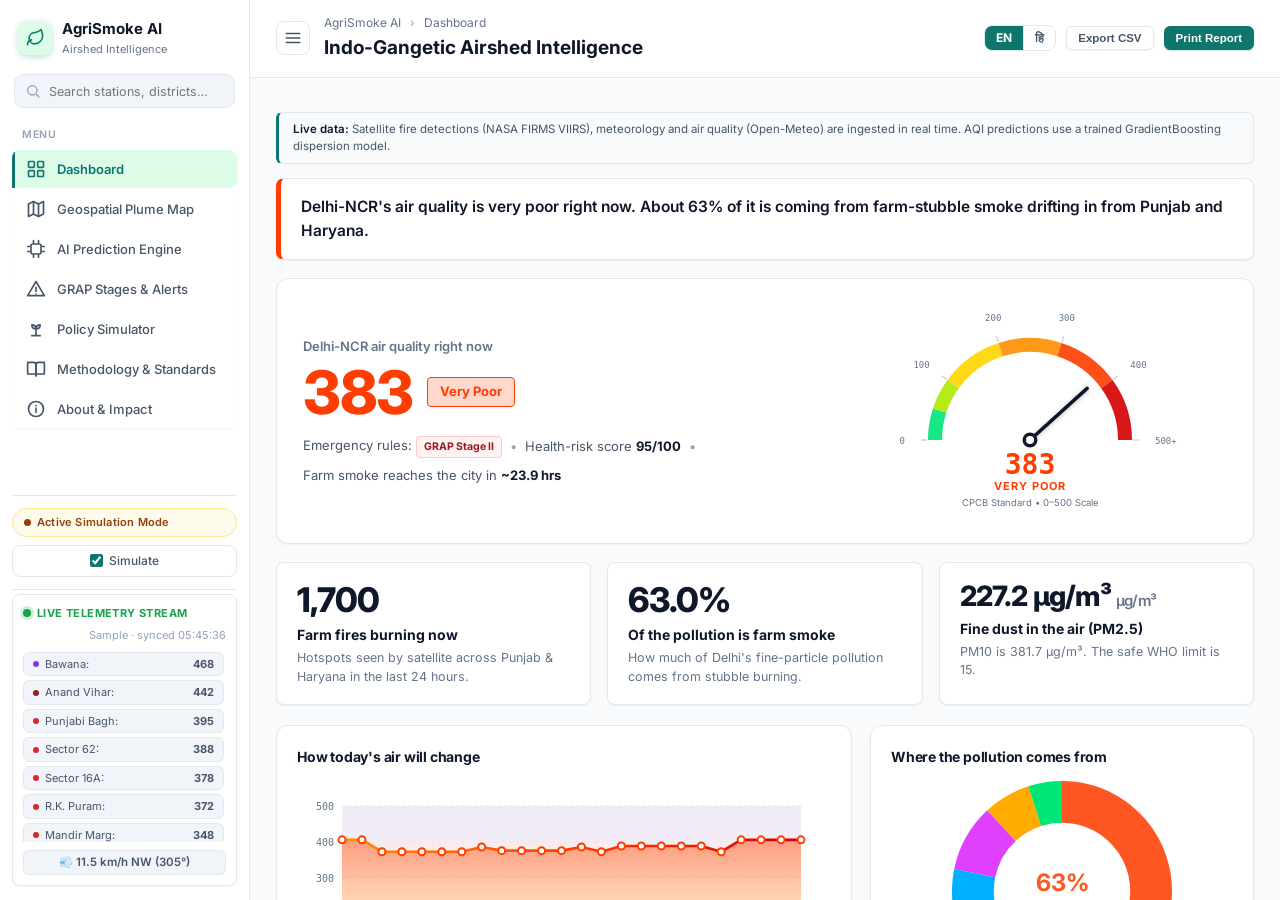
==== commit 9d78a497: "Enable live meteorology and AQI forecasts with Open-Meteo integration" ====
--- a/frontend/index.html
+++ b/frontend/index.html
@@ -63,13 +63,8 @@
                         <span class="live-sync-time" id="telemetry-sync-time">Synced just now</span>
                     </div>
                     <div class="live-station-pills" id="live-station-pills" title="Click station chip to inspect live telemetry">
-                        <span class="station-chip severe" data-station-id="st-anand-vihar"><span class="chip-dot"></span>Anand Vihar: <strong>452</strong></span>
-                        <span class="station-chip emergency" data-station-id="st-bawana"><span class="chip-dot"></span>Bawana: <strong>468</strong></span>
-                        <span class="station-chip verypoor" data-station-id="st-punjabi-bagh"><span class="chip-dot"></span>Punjabi Bagh: <strong>398</strong></span>
-                        <span class="station-chip verypoor" data-station-id="st-rk-puram"><span class="chip-dot"></span>RK Puram: <strong>362</strong></span>
-                        <span class="station-chip verypoor" data-station-id="st-igi-airport"><span class="chip-dot"></span>IGI Airport: <strong>318</strong></span>
-                        <span class="station-chip severe" data-station-id="st-jahangirpuri"><span class="chip-dot"></span>Jahangirpuri: <strong>434</strong></span>
-                        <span class="station-chip severe" data-station-id="st-wazirpur"><span class="chip-dot"></span>Wazirpur: <strong>410</strong></span>
+                        <!-- Station chips rendered dynamically from live /api/stations (Open-Meteo Air Quality); see app.js renderLiveStationChips() -->
+                        <span class="station-chip" style="cursor:default;"><span class="chip-dot"></span>Loading live stations&hellip;</span>
                     </div>
                     <div class="live-weather-badge">
                         <span id="live-wind-badge">11.5 km/h NW (305&deg;)</span>
@@ -268,6 +263,26 @@
 
                     <!-- Floating Interactive Hover Tooltip -->
                     <div id="map-tooltip" class="floating-tooltip"></div>
+
+                    <!-- Live status chip -->
+                    <div class="map-live-chip" id="map-live-chip">
+                        <span class="live-pulse-beacon"></span>
+                        <span>LIVE</span>
+                        <span class="map-live-sep">&bull;</span>
+                        <span id="map-live-updated">connecting&hellip;</span>
+                    </div>
+
+                    <!-- In-map legend -->
+                    <div class="map-legend">
+                        <div class="map-legend-title">Legend</div>
+                        <ul>
+                            <li><span class="lg-dot" style="background:#ff3d00"></span>Agri / fire cluster</li>
+                            <li><span class="lg-dot" style="background:#a855f7"></span>Industrial heat</li>
+                            <li><span class="lg-dot" style="background:#10b981"></span>Forest / wildland</li>
+                            <li><span class="lg-ring"></span>Delhi-NCR station (AQI)</li>
+                            <li><span class="lg-plume"></span>Smoke plume drift</li>
+                        </ul>
+                    </div>
                 </div>
 
                 <!-- Map Info Footer Bar -->
--- a/frontend/css/styles.css
+++ b/frontend/css/styles.css
@@ -727,6 +727,59 @@
     background: var(--bg-card-hover);
     border-color: var(--border-highlight);
 }
+
+/* In-map professional overlays: live status chip + legend */
+.map-live-chip {
+    position: absolute;
+    top: 12px;
+    left: 50%;
+    transform: translateX(-50%);
+    z-index: 11;
+    display: inline-flex;
+    align-items: center;
+    gap: 6px;
+    background: rgba(15, 23, 42, 0.82);
+    color: #e2e8f0;
+    border: 1px solid rgba(148, 163, 184, 0.35);
+    border-radius: 9999px;
+    padding: 4px 12px;
+    font-size: 11px;
+    font-weight: 600;
+    letter-spacing: 0.3px;
+    backdrop-filter: blur(6px);
+    white-space: nowrap;
+}
+.map-live-chip .live-pulse-beacon {
+    width: 8px;
+    height: 8px;
+    border-radius: 50%;
+    background: #22c55e;
+    box-shadow: 0 0 0 0 rgba(34, 197, 94, 0.6);
+    animation: pulseAnimation 1.8s infinite;
+}
+.map-live-sep { opacity: 0.5; }
+#map-live-updated { font-weight: 500; color: #cbd5e1; }
+.map-legend {
+    position: absolute;
+    top: 88px;
+    right: 12px;
+    z-index: 10;
+    background: rgba(255, 255, 255, 0.95);
+    backdrop-filter: blur(8px);
+    border: 1px solid var(--border-color);
+    border-radius: var(--radius-md);
+    box-shadow: var(--shadow-sm);
+    padding: 8px 11px;
+    font-size: 11px;
+    color: var(--text-secondary);
+    max-width: 190px;
+}
+.map-legend-title { font-weight: 700; color: var(--text-primary); margin-bottom: 5px; font-size: 11px; }
+.map-legend ul { list-style: none; margin: 0; padding: 0; display: flex; flex-direction: column; gap: 4px; }
+.map-legend li { display: flex; align-items: center; gap: 7px; }
+.map-legend .lg-dot { width: 9px; height: 9px; border-radius: 50%; flex: 0 0 9px; box-shadow: 0 0 4px rgba(0, 0, 0, 0.25); }
+.map-legend .lg-ring { width: 11px; height: 11px; border-radius: 50%; border: 2px solid #0284c7; background: rgba(2, 132, 199, 0.15); flex: 0 0 11px; }
+.map-legend .lg-plume { width: 15px; height: 6px; border-radius: 4px; background: linear-gradient(90deg, rgba(255, 110, 64, 0.9), rgba(120, 50, 25, 0)); flex: 0 0 15px; }
 
 /* --------------------------------------------------------------------------
    15. TOOLTIPS
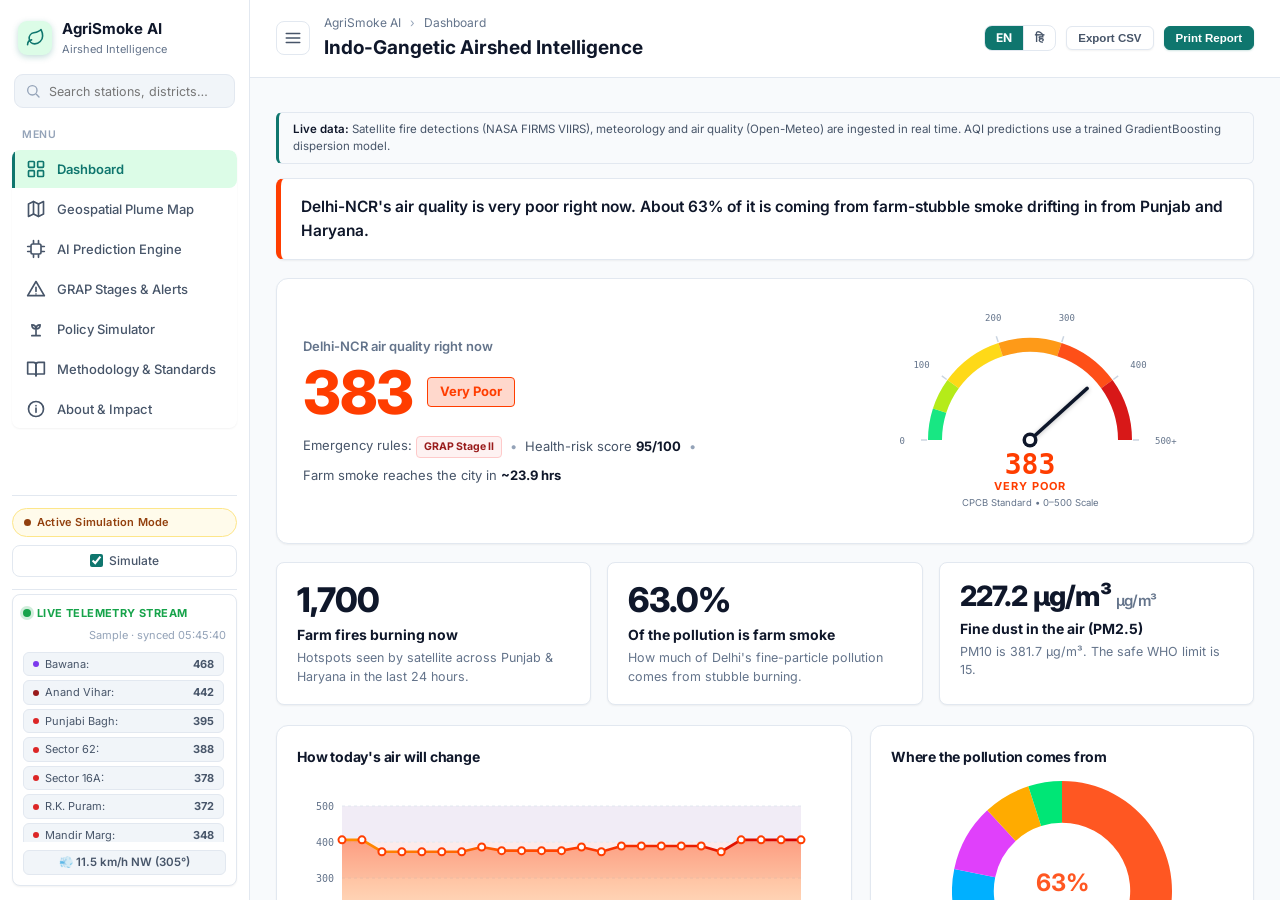
==== commit e40db5db: "Add 3-day airshed outlook panel with 72h dispersion forecast" ====
--- a/frontend/index.html
+++ b/frontend/index.html
@@ -306,6 +306,21 @@
                         Click and drag to pan &bull; Scroll to zoom &bull; Click any fire or station to inspect details
                     </div>
                 </div>
+            </div>
+
+            <!-- 3-Day Airshed Outlook (72h dispersion forecast) -->
+            <div class="card" style="margin-top:14px;">
+                <div
+                    style="display:flex;justify-content:space-between;align-items:center;flex-wrap:wrap;gap:8px;margin-bottom:6px;">
+                    <div>
+                        <h2 class="card-title" style="font-size:14px;">3-Day Airshed Outlook &mdash; Delhi-NCR</h2>
+                        <p class="card-subtitle" id="outlook-met-badge" style="font-size:11px;margin:2px 0 0;">72-hour dispersion forecast</p>
+                    </div>
+                    <button class="btn btn-sm" id="btn-refresh-outlook" title="Recompute from current scenario inputs">&#8635; Refresh</button>
+                </div>
+                <div id="outlook-day-cards" style="display:flex;gap:10px;flex-wrap:wrap;margin:10px 0;"></div>
+                <div id="chart-outlook-hourly" style="width:100%;height:240px;"></div>
+                <p id="outlook-note" style="font-size:11px;color:var(--text-muted);margin:8px 0 0;">Reflects the current scenario inputs on the AI Prediction tab.</p>
             </div>
         </section>
 
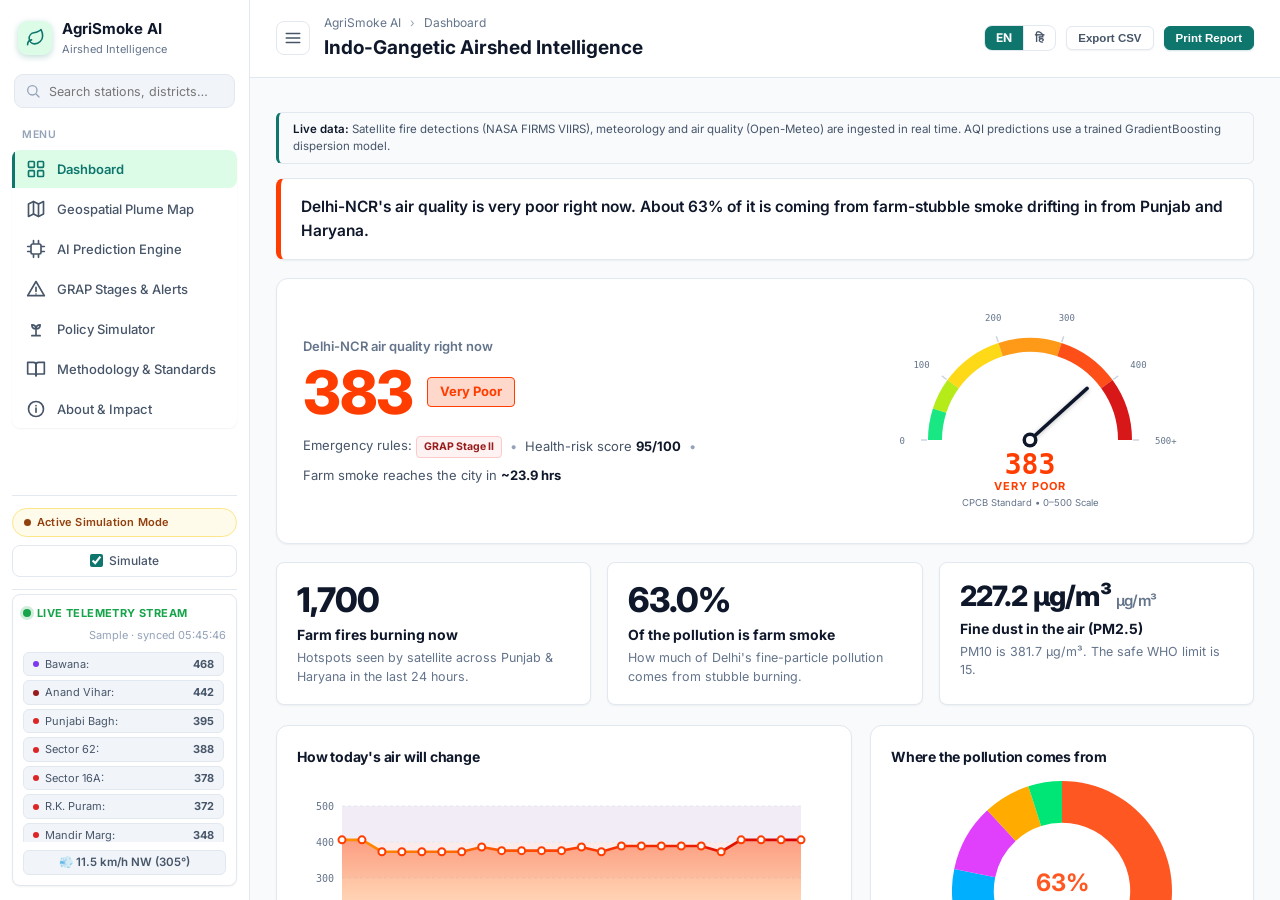
==== commit fb6363d5: "Add per-city AQI 72h forecast with filter and UI improvements" ====
--- a/frontend/index.html
+++ b/frontend/index.html
@@ -311,12 +311,23 @@
             <!-- 3-Day Airshed Outlook (72h dispersion forecast) -->
             <div class="card" style="margin-top:14px;">
                 <div
-                    style="display:flex;justify-content:space-between;align-items:center;flex-wrap:wrap;gap:8px;margin-bottom:6px;">
+                    style="display:flex;justify-content:space-between;align-items:flex-start;flex-wrap:wrap;gap:8px;margin-bottom:10px;">
                     <div>
-                        <h2 class="card-title" style="font-size:14px;">3-Day Airshed Outlook &mdash; Delhi-NCR</h2>
+                        <h2 class="card-title" id="outlook-title" style="font-size:14px;">3-Day Airshed Outlook &mdash; Delhi-NCR</h2>
                         <p class="card-subtitle" id="outlook-met-badge" style="font-size:11px;margin:2px 0 0;">72-hour dispersion forecast</p>
                     </div>
                     <button class="btn btn-sm" id="btn-refresh-outlook" title="Recompute from current scenario inputs">&#8635; Refresh</button>
+                </div>
+                <div
+                    style="display:flex;align-items:center;gap:10px;flex-wrap:wrap;background:var(--bg-secondary);border:1px solid var(--border-color);border-radius:8px;padding:9px 12px;margin-bottom:12px;">
+                    <label for="outlook-city-select"
+                        style="font-size:12.5px;font-weight:600;color:var(--text-primary);display:flex;align-items:center;gap:6px;">&#128205;
+                        Show outlook for</label>
+                    <select id="outlook-city-select"
+                        style="padding:7px 10px;font-size:13px;font-weight:600;border:1px solid var(--border-highlight);border-radius:var(--radius-sm);background:var(--bg-card);color:var(--text-primary);cursor:pointer;min-width:230px;">
+                        <option value="__airshed__">Delhi-NCR (airshed model)</option>
+                    </select>
+                    <span style="font-size:11px;color:var(--text-muted);">Pick a city from the Live Telemetry Stream to see its own forecast.</span>
                 </div>
                 <div id="outlook-day-cards" style="display:flex;gap:10px;flex-wrap:wrap;margin:10px 0;"></div>
                 <div id="chart-outlook-hourly" style="width:100%;height:240px;"></div>
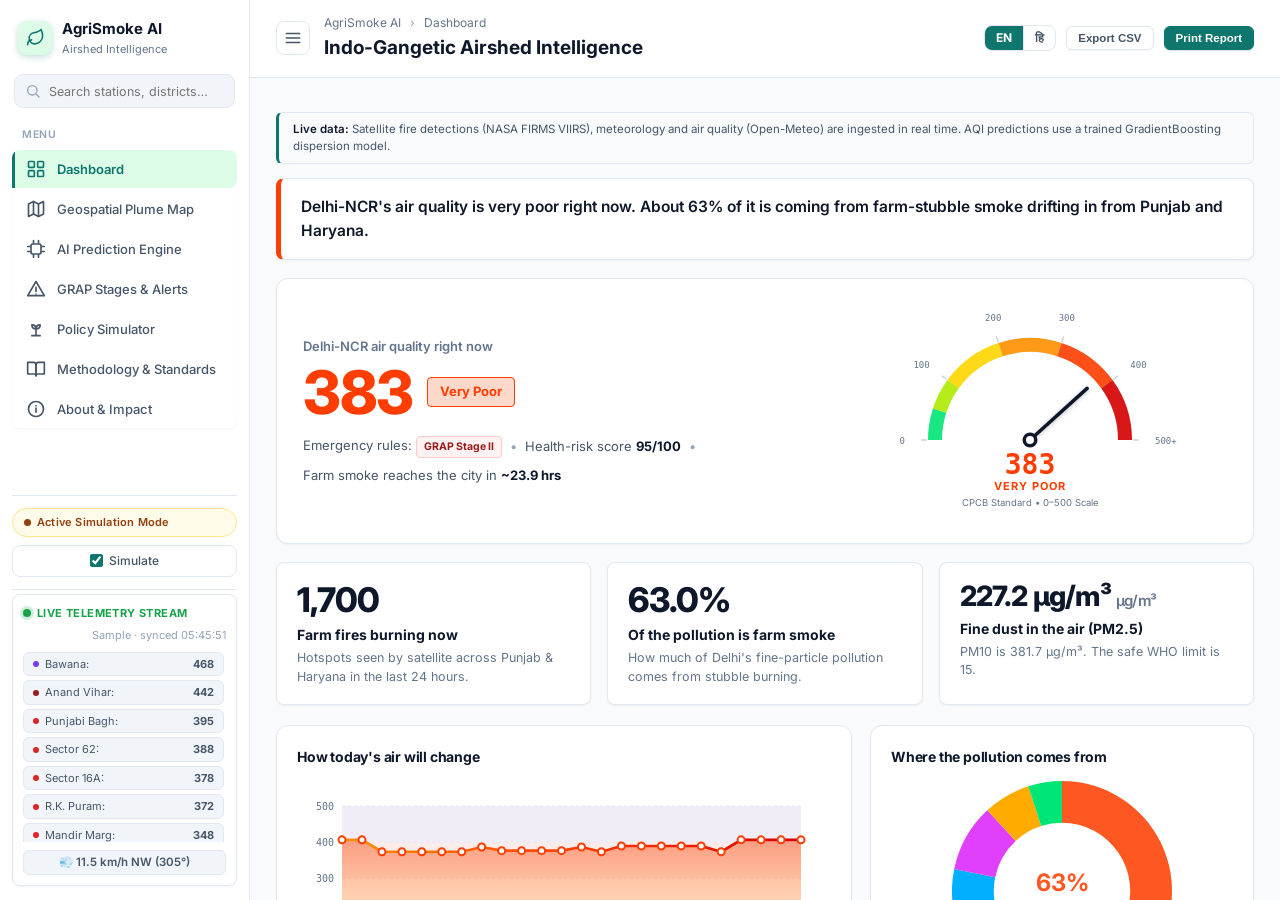
==== commit 72eeb91a: "Add live, on-demand point-level fire observations for map" ====
--- a/frontend/index.html
+++ b/frontend/index.html
@@ -1213,38 +1213,10 @@
     <script src="js/charts-engine.js"></script>
     <script src="js/i18n.js"></script>
     <script src="js/app.js"></script>
-    <script>
-        // Sidebar collapse toggle + breadcrumb label sync (layout chrome only)
-        (function () {
-            var shell = document.getElementById('app-shell');
-            var toggleBtn = document.getElementById('sidebar-toggle');
-            if (shell && toggleBtn) {
-                toggleBtn.addEventListener('click', function () {
-                    shell.classList.toggle('collapsed');
-                    // Let the map recompute its canvas size after the width transition
-                    setTimeout(function () { window.dispatchEvent(new Event('resize')); }, 240);
-                });
-            }
-            var crumb = document.getElementById('crumb-section');
-            document.querySelectorAll('.nav-tab-btn').forEach(function (btn) {
-                btn.addEventListener('click', function () {
-                    if (crumb) {
-                        var t = btn.querySelector('.nav-txt');
-                        crumb.textContent = t ? t.textContent : btn.textContent;
-                    }
-                });
-            });
-        })();
-    </script>
-    <script>
-        if ('serviceWorker' in navigator && window.location.protocol.startsWith('http')) {
-            window.addEventListener('load', () => {
-                navigator.serviceWorker.register('service-worker.js')
-                    .then(reg => console.log('[PWA] Service Worker registered:', reg.scope))
-                    .catch(err => console.log('[PWA] Service Worker registration skipped:', err));
-            });
-        }
-    </script>
+    <!-- Layout chrome (sidebar toggle, breadcrumb, PWA registration) served as an
+         external file so it executes under the production CSP (script-src 'self'),
+         which blocks inline <script>. Do not inline this back into the markup. -->
+    <script src="js/ui-chrome.js"></script>
 </body>
 
 </html>
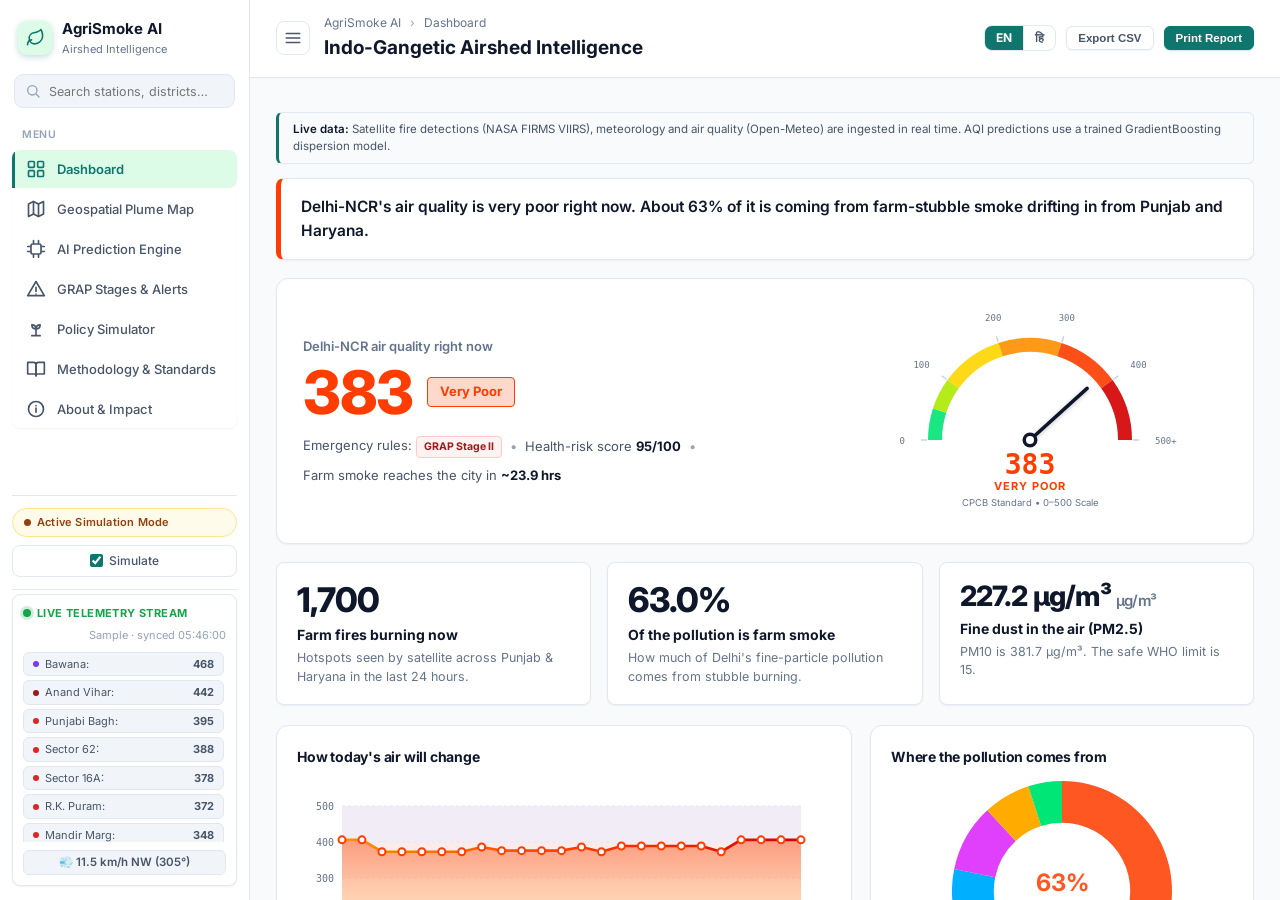
==== commit e7001196: "Add off-canvas mobile drawer and backdrop overlay" ====
--- a/frontend/index.html
+++ b/frontend/index.html
@@ -73,6 +73,10 @@
             </div>
 
         </aside>
+
+        <!-- Off-canvas drawer backdrop (mobile only): dims the page and closes
+             the sidebar on tap. Hidden by default; see styles.css @media 640px. -->
+        <div class="nav-overlay" id="nav-overlay" aria-hidden="true"></div>
 
         <div class="main-area">
             <!-- Topbar -->
--- a/frontend/css/styles.css
+++ b/frontend/css/styles.css
@@ -1771,6 +1771,10 @@
 .avatar { width: 34px; height: 34px; border-radius: 50%; background: var(--accent-primary); color: #fff; display: flex; align-items: center; justify-content: center; font-size: 11px; font-weight: 700; flex: 0 0 34px; }
 .main-scroll { flex: 1; overflow-y: auto; padding: 22px 26px 60px; }
 
+/* Drawer backdrop is inert (and not a flex item) until the mobile breakpoint
+   activates it, so it never disturbs the desktop sidebar layout. */
+.nav-overlay { display: none; }
+
 /* Keep the notice/alert strips tidy inside the scroll region */
 .main-scroll .demo-banner { margin-bottom: 14px; }
 
@@ -1787,6 +1791,68 @@
     .main-scroll { padding: 16px; }
     .topbar { padding: 12px 16px; }
     .page-title { font-size: 17px; }
+}
+
+/* ---- Off-canvas mobile drawer (<=640px) ----
+   The icon-rail collapse is a desktop affordance. On a phone even the 78px
+   rail steals width the map/dashboard needs, so below 640px the sidebar
+   leaves the flex flow (position: fixed), hides itself off-screen to the left,
+   and slides in OVER the content as a drawer. ui-chrome.js toggles the
+   .nav-open class on #app-shell from the same hamburger button and dims the
+   page with the .nav-overlay backdrop (tap it, a nav item, or the button to
+   close). Full labels are restored here because the <=960px icon-rail rules
+   still match; this later block wins on conflicting properties. */
+@media (max-width: 640px) {
+    .sidebar {
+        position: fixed;
+        top: 0;
+        left: 0;
+        height: 100vh;
+        height: 100dvh;
+        width: 264px;
+        flex-basis: 264px;
+        transform: translateX(-100%);
+        transition: transform .24s ease;
+        z-index: 1000;
+        box-shadow: 0 0 40px rgba(0, 0, 0, .28);
+        padding: 16px 14px;
+    }
+    /* Undo the <=960px icon-rail so the drawer reads as a full sidebar. */
+    .sidebar .brand-txt,
+    .sidebar .nav-txt,
+    .sidebar .side-label,
+    .sidebar .side-search input,
+    .sidebar .foot-txt,
+    .sidebar .live-station-pills,
+    .sidebar .live-status-text,
+    .sidebar .live-sync-time,
+    .sidebar .live-weather-badge,
+    .sidebar .side-status { display: revert; }
+    .sidebar .brand,
+    .sidebar .nav-tab-btn,
+    .sidebar .foot-btn { justify-content: flex-start; }
+    .sidebar .nav-tab-btn { border-left-width: 3px; }
+    .sidebar .live-telemetry-bar { align-items: stretch; padding: 10px; border: 1px solid var(--border-color); background: var(--bg-secondary); box-shadow: none; }
+    .sidebar .live-telemetry-indicator { justify-content: flex-start; }
+    .sidebar .sidebar-foot { border-top: 1px solid var(--border-color); padding-top: 12px; }
+
+    .app-shell.nav-open .sidebar { transform: translateX(0); }
+
+    .nav-overlay {
+        display: block;
+        position: fixed;
+        inset: 0;
+        background: rgba(15, 23, 42, .48);
+        opacity: 0;
+        visibility: hidden;
+        transition: opacity .24s ease, visibility .24s ease;
+        z-index: 999;
+    }
+    .app-shell.nav-open .nav-overlay { opacity: 1; visibility: visible; }
+
+    /* The drawer overlays content, so the main area keeps full width. */
+    .main-scroll { padding: 14px 12px 60px; }
+    .topbar { padding: 10px 12px; }
 }
 
 /* ==========================================================================
